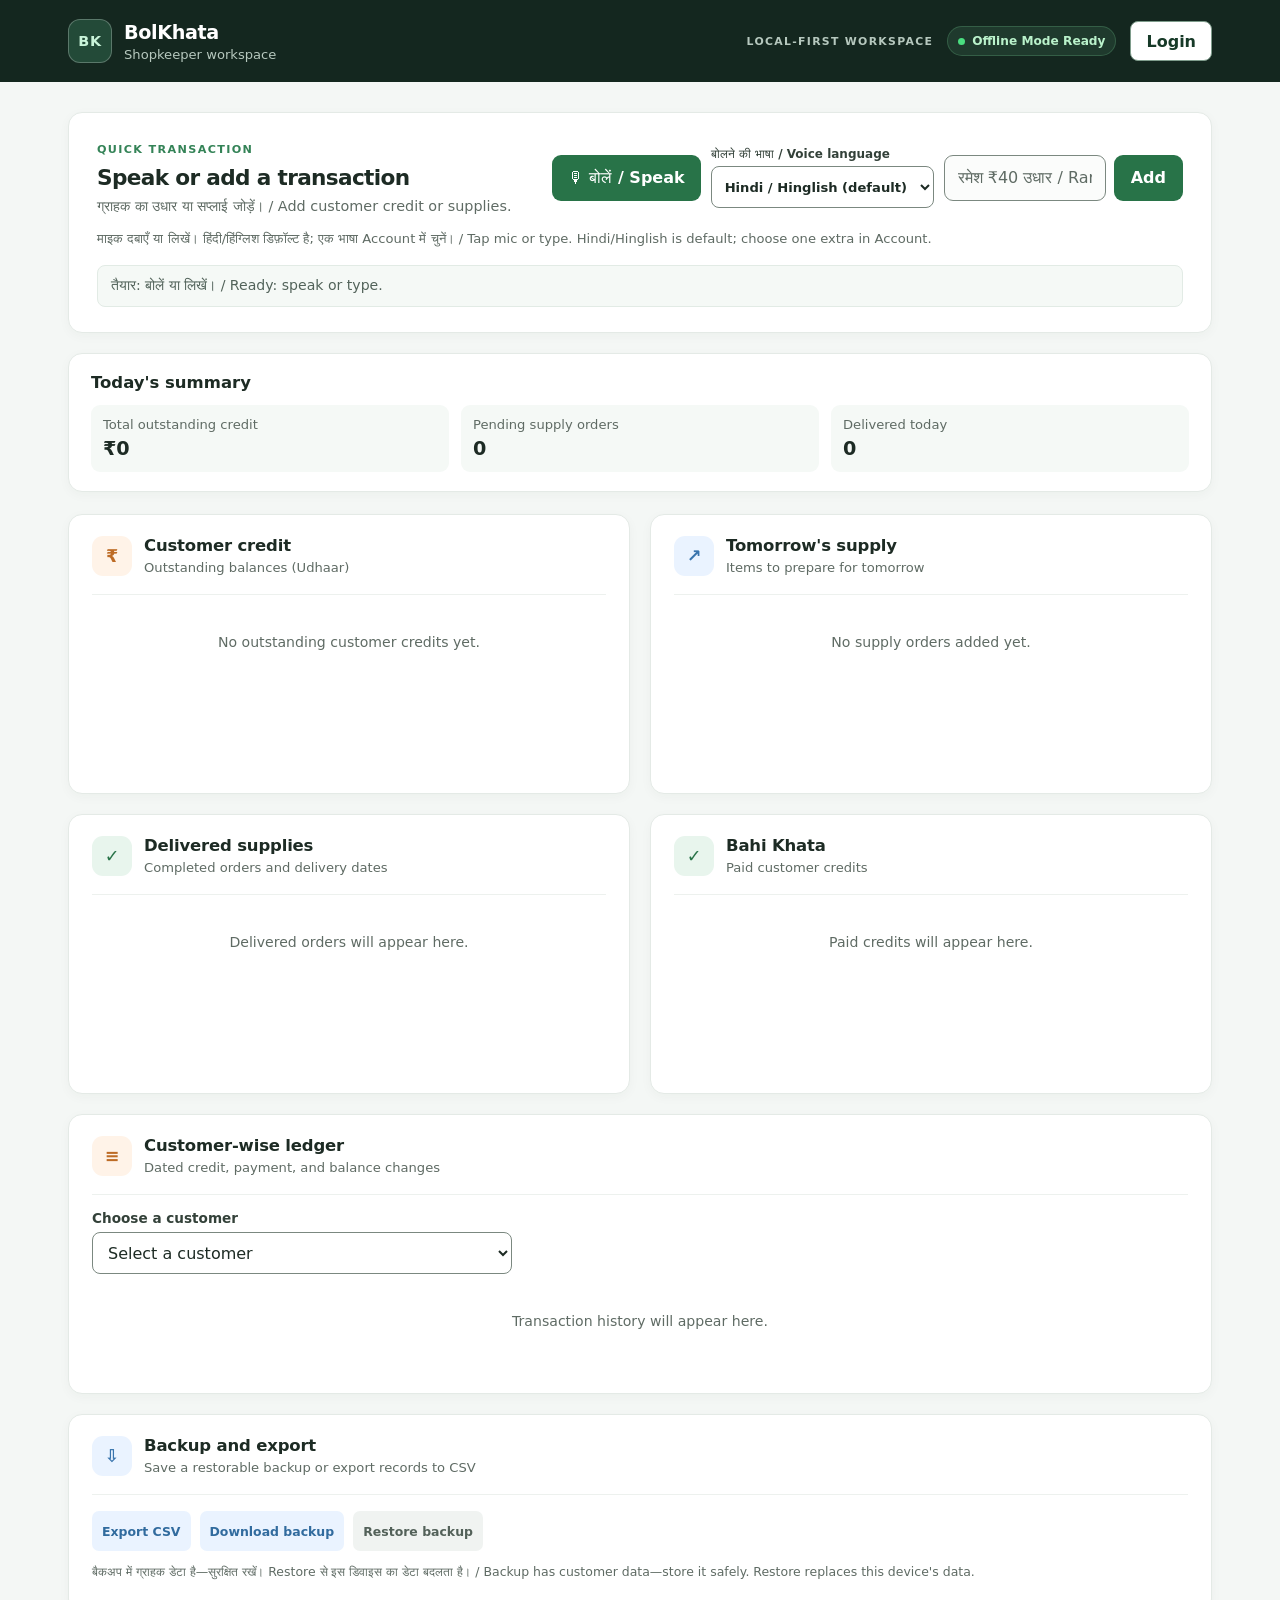
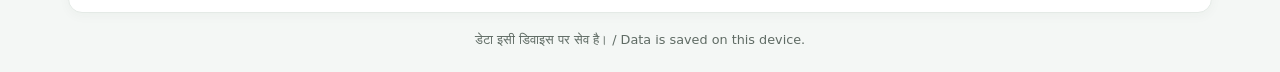
==== khata.html @ 8ca1bd01 "Add files via upload" ====
<!DOCTYPE html>
<html lang="en">
<head>
  <meta charset="UTF-8" />
  <meta name="viewport" content="width=device-width, initial-scale=1.0" />
  <meta name="theme-color" content="#14271f" />
  <meta name="description" content="Offline-first shopkeeper workspace for recording customer credit, tracking supply orders, and keeping paid and delivered records." />
  <meta property="og:type" content="website" />
  <meta property="og:title" content="BolKhata - Digital Khata for Shopkeepers" />
  <meta property="og:description" content="Record customer credit and supply orders, and keep paid and delivered records in one offline-first workspace." />
  <meta property="og:locale" content="en_IN" />
  <meta property="og:site_name" content="BolKhata" />
  <meta name="twitter:card" content="summary" />
  <meta name="twitter:title" content="BolKhata - Digital Khata for Shopkeepers" />
  <meta name="twitter:description" content="Record customer credit and supply orders, and keep paid and delivered records in one offline-first workspace." />
  <meta name="application-name" content="BolKhata" />
  <title>BolKhata - Digital Khata &amp; Shopkeeper Workspace</title>
  <link rel="stylesheet" href="khata.css" />
  <script type="application/ld+json"> 
    {
      "@context": "https://schema.org",
      "@type": "WebApplication",
      "name": "BolKhata",
      "description": "Offline-first shopkeeper workspace for customer credit and supply orders.",
      "applicationCategory": "BusinessApplication",
      "operatingSystem": "Web browser",
      "inLanguage": ["en-IN", "hi-IN"]
    }
  </script>
</head> 
<body>
  <a class="skip-link" href="#mainContent">Skip to main content</a>
  <header class="topbar">
    <div class="topbar-inner">
      <div class="brand">
        <div class="brand-mark" aria-hidden="true">BK</div>
        <div>
          <h1>BolKhata</h1>
          <p>Shopkeeper workspace</p>
        </div>
      </div>
      <div class="header-status">
        <span class="workspace-label">LOCAL-FIRST WORKSPACE</span>
        <div id="offlineBadge" class="offline-badge" role="status" aria-live="polite" aria-atomic="true">Offline Mode Ready</div>
        <button id="openAccountBtn" class="header-account-btn" type="button">Login</button>
      </div>
    </div>
  </header>

  <dialog id="accountDialog" class="account-dialog" aria-labelledby="accountDialogTitle">
    <div class="account-dialog-content">
      <div class="account-dialog-header">
        <div>
          <span class="eyebrow">BOLKHATA ACCOUNT</span>
          <h2 id="accountDialogTitle">Login</h2>
        </div>
        <button id="closeAccountBtn" class="account-close-btn" type="button" aria-label="Close account window">×</button>
      </div>
      <form id="authForm" class="auth-form">
        <div id="signupProfileFields" class="auth-profile-fields" hidden>
          <div class="auth-field">
            <label for="signupName">Your name</label>
            <input id="signupName" name="name" type="text" autocomplete="name" maxlength="100" />
          </div>
          <div class="auth-field">
            <label for="signupProfession">Profession or business</label>
            <input id="signupProfession" name="profession" type="text" autocomplete="organization-title" maxlength="100" placeholder="Shopkeeper, tailor, farmer, etc." />
          </div>
          <div class="auth-field">
            <label for="signupSpeechLanguage"><span lang="hi">एक अतिरिक्त बोलने की भाषा</span> / One extra voice language (optional)</label>
            <select id="signupSpeechLanguage" name="additional_language">
              <option value="">Hindi / Hinglish only</option>
            </select>
          </div>
        </div>
        <div class="auth-field">
          <label for="authEmail">Email</label>
          <input id="authEmail" name="email" type="email" autocomplete="email" required />
        </div>
        <div class="auth-field">
          <label for="authPassword">Password</label>
          <input id="authPassword" name="password" type="password" autocomplete="current-password" minlength="6" required />
        </div>
        <div class="auth-actions">
          <button id="authSubmitBtn" class="btn-small btn-save" type="submit">Sign in</button>
          <button id="authModeToggle" class="auth-mode-toggle" type="button">New here? Create account</button>
        </div>
      </form>
      <div id="accountControls" class="account-controls" hidden>
        <p id="accountLabel" class="account-label"></p>
        <form id="profileForm" class="profile-form">
          <div class="auth-field">
            <label for="profileName">Your name</label>
            <input id="profileName" name="name" type="text" autocomplete="name" maxlength="100" required />
          </div>
          <div class="auth-field">
            <label for="profileProfession">Profession or business</label>
            <input id="profileProfession" name="profession" type="text" autocomplete="organization-title" maxlength="100" placeholder="Enter any profession or business" required />
          </div>
          <div class="auth-field">
            <label for="profileSpeechLanguage"><span lang="hi">एक अतिरिक्त बोलने की भाषा</span> / One extra voice language (optional)</label>
            <select id="profileSpeechLanguage" name="additional_language">
              <option value="">Hindi / Hinglish only</option>
            </select>
          </div>
          <button id="saveProfileBtn" class="btn-small btn-edit" type="submit">Save details</button>
        </form>
        <div class="account-actions">
          <button id="syncNowBtn" class="btn-small btn-edit" type="button">Sync now</button>
          <button id="signOutBtn" class="btn-small btn-clear" type="button">Sign out</button>
        </div>
      </div>
      <p id="syncStatus" class="sync-status" role="status" aria-live="polite" aria-atomic="true">लॉगिन नहीं है—डेटा इसी डिवाइस पर सेव है। / Signed out—data stays on this device.</p>
    </div>
  </dialog>

  <main id="mainContent" class="dashboard">
    <section class="voice-panel" aria-labelledby="voiceTitle">
      <div class="voice-copy">
        <span class="eyebrow">QUICK TRANSACTION</span>
        <h2 id="voiceTitle">Speak or add a transaction</h2>
        <p><span lang="hi">ग्राहक का उधार या सप्लाई जोड़ें।</span> / Add customer credit or supplies.</p>
      </div>
      <div class="voice-controls">
        <button id="micBtn" class="mic-btn" type="button" aria-pressed="false" aria-describedby="statusBox"><span aria-hidden="true">🎙</span> बोलें / Speak</button>
        <label class="voice-language-control" for="voiceLanguageSelect">
          <span><span lang="hi">बोलने की भाषा</span> / Voice language</span>
          <select id="voiceLanguageSelect">
            <option value="hi-IN">हिंदी / Hinglish (default)</option>
          </select>
        </label>
        <form id="quickAddForm" class="quick-add">
          <label class="sr-only" for="quickAddInput">Quick add a credit or supply order</label>
          <input id="quickAddInput" type="text" placeholder="रमेश ₹40 उधार / Ramesh ₹40" autocomplete="off" aria-describedby="transactionHint" />
          <button class="quick-add-btn" type="submit">Add</button>
        </form>
      </div>
      <p id="transactionHint" class="hint"><span lang="hi">माइक दबाएँ या लिखें। हिंदी/हिंग्लिश डिफ़ॉल्ट है; एक भाषा Account में चुनें।</span> / Tap mic or type. Hindi/Hinglish is default; choose one extra in Account.</p>
      <div id="statusBox" class="status" role="status" aria-live="polite" aria-atomic="true">तैयार: बोलें या लिखें। / Ready: speak or type.</div>
    </section>

    <section class="summary-panel" aria-labelledby="summaryTitle">
      <h2 id="summaryTitle">Today's summary</h2>
      <dl class="summary-metrics">
        <div>
          <dt>Total outstanding credit</dt>
          <dd id="summaryOutstanding">₹0</dd>
        </div>
        <div>
          <dt>Pending supply orders</dt>
          <dd id="summaryPending">0</dd>
        </div>
        <div>
          <dt>Delivered today</dt>
          <dd id="summaryDelivered">0</dd>
        </div>
      </dl>
    </section>

    <div class="workspace-grid">
      <section class="workspace-panel" aria-labelledby="khataTitle">
        <div class="panel-header">
          <div class="panel-icon credit-icon" aria-hidden="true">₹</div>
          <div>
            <h2 id="khataTitle">Customer credit</h2>
            <p>Outstanding balances (Udhaar)</p>
          </div>
        </div>
        <div id="khataList" class="record-list" role="list" aria-label="Outstanding customer credits">
          <div class="empty-state" role="listitem">Loading customer credit...</div>
        </div>
      </section>

      <section class="workspace-panel" aria-labelledby="orderTitle">
        <div class="panel-header">
          <div class="panel-icon order-icon" aria-hidden="true">↗</div>
          <div>
            <h2 id="orderTitle">Tomorrow's supply</h2>
            <p>Items to prepare for tomorrow</p>
          </div>
        </div>
        <div id="orderList" class="record-list" role="list" aria-label="Tomorrow's supply orders">
          <div class="empty-state" role="listitem">Loading supply orders...</div>
        </div>
      </section>

      <section class="workspace-panel delivered-panel" aria-labelledby="deliveredTitle">
        <div class="panel-header">
          <div class="panel-icon delivered-icon" aria-hidden="true">✓</div>
          <div>
            <h2 id="deliveredTitle">Delivered supplies</h2>
            <p>Completed orders and delivery dates</p>
          </div>
        </div>
        <div id="deliveredList" class="record-list" role="list" aria-label="Delivered supply orders">
          <div class="empty-state" role="listitem">Loading delivered supplies...</div>
        </div>
      </section>

      <section class="workspace-panel paid-panel" aria-labelledby="paidTitle">
        <div class="panel-header">
          <div class="panel-icon paid-icon" aria-hidden="true">✓</div>
          <div>
            <h2 id="paidTitle">Bahi Khata</h2>
            <p>Paid customer credits</p>
          </div>
        </div>
        <div id="paidList" class="record-list" role="list" aria-label="Paid customer credits">
          <div class="empty-state" role="listitem">Loading paid credits...</div>
        </div>
      </section>

      <section class="workspace-panel ledger-panel" aria-labelledby="ledgerTitle">
        <div class="panel-header">
          <div class="panel-icon credit-icon" aria-hidden="true">≡</div>
          <div>
            <h2 id="ledgerTitle">Customer-wise ledger</h2>
            <p>Dated credit, payment, and balance changes</p>
          </div>
        </div>
        <div class="ledger-filter">
          <label for="ledgerCustomer">Choose a customer</label>
          <select id="ledgerCustomer" aria-describedby="ledgerHint">
            <option value="">Select a customer</option>
          </select>
        </div>
        <p id="ledgerHint" class="sr-only">Choose a customer to see their dated account activity.</p>
        <div id="customerStatement" class="customer-statement" hidden>
          <div class="customer-balance">
            <span>Current balance</span>
            <strong id="customerCurrentBalance">₹0</strong>
          </div>
          <div class="statement-actions">
            <button id="downloadCustomerStatement" class="btn-small btn-edit" type="button" disabled>Download full statement</button>
            <button id="shareCustomerStatement" class="btn-small btn-whatsapp" type="button" disabled>Share recent activity</button>
          </div>
          <p class="record-meta">The download includes the complete history. WhatsApp sharing includes at most the 10 most recent entries.</p>
        </div>
        <div id="ledgerList" class="record-list" role="list" aria-label="Selected customer's ledger">
          <div class="empty-state" role="listitem">Choose a customer to view ledger entries.</div>
        </div>
      </section>
    </div>

    <section class="workspace-panel data-tools-panel" aria-labelledby="dataToolsTitle">
      <div class="panel-header">
        <div class="panel-icon order-icon" aria-hidden="true">⇩</div>
        <div>
          <h2 id="dataToolsTitle">Backup and export</h2>
          <p>Save a restorable backup or export records to CSV</p>
        </div>
      </div>
      <div class="data-tools-actions">
        <button id="exportCsvBtn" class="btn-small btn-edit" type="button" disabled>Export CSV</button>
        <button id="downloadBackupBtn" class="btn-small btn-edit" type="button" disabled>Download backup</button>
        <button id="restoreBackupBtn" class="btn-small btn-clear" type="button" disabled>Restore backup</button>
        <input id="backupFileInput" class="sr-only" type="file" accept=".json,application/json" aria-label="Choose a BolKhata JSON backup to restore" tabindex="-1" />
      </div>
      <p class="record-meta"><span lang="hi">बैकअप में ग्राहक डेटा है—सुरक्षित रखें। Restore से इस डिवाइस का डेटा बदलता है।</span> / Backup has customer data—store it safely. Restore replaces this device's data.</p>
    </section>

    <footer class="dashboard-footer"><span lang="hi">डेटा इसी डिवाइस पर सेव है।</span> / Data is saved on this device.</footer>
  </main>

  <script src="khata.js"></script>
</body>
</html>
---- khata.css ----
:root {
  color-scheme: light;
  font-family: Inter, ui-sans-serif, system-ui, -apple-system, BlinkMacSystemFont, "Segoe UI", sans-serif;
  color: #1d2b24;
  background: #f4f7f5;
  font-synthesis: none;
  text-rendering: optimizeLegibility;
}
 
* { box-sizing: border-box; }

body { min-width: 320px; margin: 0; background: #f4f7f5; color: #1d2b24; }
button, input, select { font: inherit; }
a:focus-visible, button:focus-visible, input:focus-visible, select:focus-visible {
  outline: 3px solid #155c39;
  outline-offset: 3px;
}

.skip-link {
  position: absolute;
  z-index: 10;
  top: 8px;
  left: 8px;
  padding: 10px 14px;
  transform: translateY(-160%);
  border-radius: 7px;
  background: #fff;
  color: #14271f;
  font-weight: 700;
}
.skip-link:focus { transform: translateY(0); }

.topbar { background: #14271f; color: #fff; }
.topbar-inner { display: flex; max-width: 1200px; min-height: 82px; margin: 0 auto; padding: 14px 28px; align-items: center; justify-content: space-between; gap: 20px; }
.brand { display: flex; align-items: center; gap: 12px; }
.brand-mark { display: grid; width: 44px; height: 44px; place-items: center; border: 1px solid rgba(255,255,255,.25); border-radius: 12px; background: #234a38; color: #c9f3d9; font-size: .9rem; font-weight: 800; letter-spacing: .04em; }
.brand h1 { margin: 0; font-size: 1.2rem; letter-spacing: -.02em; }
.brand p { margin: 3px 0 0; color: #b6c8be; font-size: .82rem; }
.header-status { display: flex; align-items: center; gap: 14px; }
.workspace-label { color: #b6c8be; font-size: .68rem; font-weight: 700; letter-spacing: .12em; }
.offline-badge { display: inline-flex; align-items: center; gap: 7px; padding: 7px 10px; border: 1px solid rgba(134,239,172,.2); border-radius: 999px; background: #1f3a2d; color: #baf2cb; font-size: .76rem; font-weight: 600; white-space: nowrap; }
.offline-badge::before { width: 7px; height: 7px; border-radius: 50%; background: #4ade80; content: ""; }
.header-account-btn { min-height: 40px; padding: 0 15px; border: 1px solid #7e9c8b; border-radius: 8px; background: #fff; color: #173a28; font-weight: 700; cursor: pointer; }
.header-account-btn:hover { background: #eaf3ed; }

.account-dialog { width: min(480px, calc(100% - 24px)); max-width: 100%; max-height: calc(100% - 24px); padding: 0; overflow: auto; border: 1px solid #dfe8e2; border-radius: 15px; background: #fff; color: #1d2b24; box-shadow: 0 20px 70px rgba(8, 24, 15, .28); }
.account-dialog::backdrop { background: rgba(11, 25, 18, .58); }
.account-dialog-content { padding: 23px; }
.account-dialog-header { display: flex; align-items: flex-start; justify-content: space-between; gap: 16px; margin-bottom: 20px; }
.account-dialog-header h2 { margin: 5px 0 0; font-size: 1.25rem; }
.account-close-btn { display: grid; width: 40px; height: 40px; flex: 0 0 auto; place-items: center; border: 1px solid #dfe8e2; border-radius: 8px; background: #f5f8f6; color: #334139; font-size: 1.45rem; cursor: pointer; }
.auth-form, .profile-form { display: grid; gap: 13px; }
.auth-profile-fields { display: grid; gap: 13px; }
.auth-profile-fields[hidden], .auth-form[hidden], .account-controls[hidden] { display: none; }
.auth-field { display: flex; flex-direction: column; gap: 6px; }
.auth-field label { color: #334139; font-size: .85rem; font-weight: 650; }
.auth-field input, .auth-field select { width: 100%; min-width: 0; min-height: 44px; padding: 0 11px; border: 1px solid #7b8880; border-radius: 8px; background: #fff; color: #1d2b24; }
.auth-field input:focus-visible, .auth-field select:focus-visible { outline: 3px solid #155c39; outline-offset: 3px; }
.auth-actions { display: flex; flex-wrap: wrap; align-items: center; gap: 8px; padding-top: 2px; }
.auth-mode-toggle { min-height: 40px; padding: 0 8px; border: 0; background: transparent; color: #205d3b; font-size: .85rem; font-weight: 650; text-decoration: underline; cursor: pointer; }
.account-controls { display: grid; gap: 15px; }
.account-label { margin: 0; color: #334139; font-weight: 700; overflow-wrap: anywhere; }
.account-actions { display: flex; flex-wrap: wrap; gap: 9px; }
.sync-status { margin: 16px 0 0; padding: 11px 12px; border-radius: 8px; background: #f5f9f6; color: #52635a; font-size: .85rem; line-height: 1.45; }
.voice-language-control { display: flex; min-width: 135px; flex-direction: column; gap: 5px; color: #334139; font-size: .75rem; font-weight: 650; }
.voice-language-control select { min-height: 42px; padding: 0 9px; border: 1px solid #7b8880; border-radius: 8px; background: #fff; color: #1d2b24; font-size: .82rem; }
.voice-language-control select:focus-visible { outline: 3px solid #155c39; outline-offset: 3px; }

.dashboard { width: min(1200px, 100%); margin: 0 auto; padding: 30px 28px 20px; }
.voice-panel, .workspace-panel { border: 1px solid #e4eae6; border-radius: 14px; background: #fff; box-shadow: 0 3px 12px rgba(21, 43, 31, .035); }
.voice-panel { display: grid; grid-template-columns: minmax(230px, .8fr) minmax(360px, 1.2fr); align-items: center; gap: 18px 34px; padding: 25px 28px; }
.voice-copy { align-self: center; }
.eyebrow { color: #348357; font-size: .7rem; font-weight: 800; letter-spacing: .12em; }
.voice-copy h2 { margin: 8px 0 6px; font-size: 1.35rem; letter-spacing: -.03em; }
.voice-copy p, .panel-header p { margin: 0; color: #5f6b64; font-size: .9rem; line-height: 1.5; }
.voice-controls { display: flex; align-items: center; gap: 10px; }
.mic-btn { flex: 0 0 auto; min-height: 46px; padding: 0 16px; border: 0; border-radius: 9px; background: #287348; color: #fff; font-weight: 700; cursor: pointer; transition: background .15s ease, transform .15s ease; }
.mic-btn:hover:not(:disabled), .quick-add-btn:hover { background: #205d3b; }
.mic-btn:active:not(:disabled), .quick-add-btn:active { transform: translateY(1px); }
.mic-btn.listening { background: #bc3d37; animation: pulse 1.2s infinite; }
.mic-btn:disabled { background: #9aa8a0; cursor: not-allowed; animation: none; }
.quick-add { display: flex; min-width: 0; flex: 1; gap: 8px; }
.quick-add input { width: 100%; min-width: 0; min-height: 46px; padding: 0 13px; border: 1px solid #7b8880; border-radius: 9px; background: #fbfcfb; color: #1d2b24; }
.quick-add input:focus { border-color: #399565; box-shadow: 0 0 0 3px rgba(57,149,101,.12); }
.quick-add input:focus-visible { outline: 3px solid #155c39; outline-offset: 3px; }
.quick-add input::placeholder { color: #5f6b64; }
.quick-add-btn { min-height: 46px; padding: 0 17px; border: 0; border-radius: 9px; background: #287348; color: #fff; font-weight: 700; cursor: pointer; transition: background .15s ease, transform .15s ease; }
.hint { grid-column: 1 / -1; margin: -5px 0 0; color: #5f6b64; font-size: .82rem; }
.status { grid-column: 1 / -1; min-height: 42px; padding: 11px 13px; border: 1px solid #e2ebe5; border-radius: 8px; background: #f5f9f6; color: #52635a; font-size: .88rem; }

.summary-panel { margin-top: 20px; padding: 19px 22px; border: 1px solid #e4eae6; border-radius: 14px; background: #fff; box-shadow: 0 3px 12px rgba(21, 43, 31, .035); }
.summary-panel h2 { margin: 0 0 13px; font-size: 1.03rem; }
.summary-metrics { display: grid; grid-template-columns: repeat(3, minmax(0, 1fr)); gap: 12px; margin: 0; }
.summary-metrics > div { min-width: 0; padding: 12px; border-radius: 9px; background: #f5f9f6; }
.summary-metrics dt { color: #5f6b64; font-size: .82rem; }
.summary-metrics dd { margin: 5px 0 0; color: #1d2b24; font-size: 1.2rem; font-weight: 750; overflow-wrap: anywhere; }
.workspace-grid { display: grid; grid-template-columns: repeat(2, minmax(0, 1fr)); gap: 20px; margin-top: 22px; align-items: start; }
.workspace-panel { min-height: 280px; padding: 21px 23px; }
.panel-header { display: flex; align-items: center; gap: 12px; padding-bottom: 17px; border-bottom: 1px solid #edf1ee; }
.panel-icon { display: grid; width: 40px; height: 40px; flex: 0 0 auto; place-items: center; border-radius: 11px; font-size: 1.1rem; font-weight: 800; }
.credit-icon { background: #fff3e8; color: #bd6b25; }
.order-icon { background: #eaf3ff; color: #3974ad; }
.paid-icon { background: #e8f5ed; color: #287348; } 
.delivered-icon { background: #e8f5ed; color: #287348; }
.ledger-panel { grid-column: 1 / -1; }
.ledger-filter { display: flex; max-width: 420px; flex-direction: column; gap: 6px; margin-top: 15px; }
.ledger-filter label { color: #334139; font-size: .85rem; font-weight: 650; }
.ledger-filter select { min-height: 42px; padding: 0 11px; border: 1px solid #7b8880; border-radius: 8px; background: #fff; color: #1d2b24; }
.customer-statement { margin-top: 16px; padding: 14px; border: 1px solid #e4eae6; border-radius: 10px; background: #f8faf8; }
.customer-balance { display: flex; align-items: baseline; justify-content: space-between; gap: 12px; }
.customer-balance span { color: #52635a; font-size: .9rem; }
.customer-balance strong { color: #1d2b24; font-size: 1.15rem; }
.statement-actions { display: flex; flex-wrap: wrap; gap: 8px; margin-top: 12px; }
.customer-statement p { margin: 10px 0 0; }
.customer-statement[hidden] { display: none; }
.ledger-entry > div:first-child { display: flex; min-width: 0; flex: 1; flex-direction: column; gap: 4px; }
.ledger-amounts { display: flex; align-items: flex-end; flex-direction: column; gap: 3px; white-space: nowrap; }
.ledger-amount { font-weight: 750; }
.data-tools-panel { min-height: 0; margin-top: 20px; }
.data-tools-actions { display: flex; flex-wrap: wrap; gap: 9px; padding-top: 16px; }
.panel-header h2 { margin: 0 0 3px; font-size: 1.03rem; letter-spacing: -.01em; }
.panel-header p { font-size: .82rem; }
.record-list { padding-top: 4px; }
.empty-state { padding: 35px 12px; color: #5f6b64; font-size: .88rem; text-align: center; }
.card { display: flex; justify-content: space-between; align-items: center; gap: 12px; padding: 15px 0; border-bottom: 1px solid #edf1ee; color: #334139; font-size: .9rem; }
.card:last-child { border-bottom: 0; }
.card > div:last-child { display: flex; flex-wrap: wrap; align-items: center; justify-content: flex-end; gap: 7px; }
.credit-card { align-items: center; }
.paid-credit-main { display: flex; min-width: 0; flex: 1; flex-direction: column; gap: 4px; }
.paid-name-edit-form { display: flex; width: 100%; align-items: center; justify-content: space-between; gap: 10px; }
.paid-name-input { min-width: 0; min-height: 40px; flex: 1; padding: 0 11px; border: 1px solid #7b8880; border-radius: 8px; }
.paid-name-input:focus-visible { outline: 3px solid #155c39; outline-offset: 3px; }
.paid-credit-actions { display: flex; flex-wrap: wrap; align-items: center; justify-content: flex-end; gap: 7px; }
.delivered-card > div { min-width: 0; flex: 1; }
.delivered-card .record-meta { text-align: right; }
.credit-actions { display: flex; flex-wrap: wrap; align-items: center; justify-content: flex-end; gap: 7px; }
.credit-edit-form { display: flex; width: 100%; align-items: center; justify-content: space-between; gap: 10px; }
.credit-edit-main { display: flex; flex: 1; align-items: center; justify-content: space-between; gap: 12px; min-width: 0; }
.credit-edit-fields { display: flex; align-items: center; gap: 8px; }
.credit-edit-input { min-width: 90px; min-height: 38px; padding: 0 11px; border: 1px solid #7b8880; border-radius: 8px; }
.credit-edit-input:focus { border-color: #399565; box-shadow: 0 0 0 3px rgba(57,149,101,.12); }
.credit-edit-input:focus-visible { outline: 3px solid #155c39; outline-offset: 3px; }
.order-description { min-width: 0; flex: 1 1 130px; overflow-wrap: anywhere; }
.order-actions, .order-edit-actions, .credit-edit-actions { display: flex; flex: 0 0 auto; align-items: center; gap: 6px; }
.amount { color: #a64c38; font-size: 1rem; font-weight: 750; white-space: nowrap; }
.btn-small { display: inline-flex; min-height: 40px; align-items: center; justify-content: center; padding: 0 10px; border: 0; border-radius: 7px; font-size: .78rem; font-weight: 650; cursor: pointer; }
.btn-small:disabled { opacity: .6; cursor: not-allowed; }
.btn-edit { background: #eaf3ff; color: #316b9e; }
.btn-edit:hover { background: #dceaff; }
.btn-cancel { background: #fff0ed; color: #a64435; }
.btn-cancel:hover { background: #ffe2dc; }
.btn-save { background: #287348; color: #fff; }
.btn-save:hover { background: #205d3b; }
.btn-whatsapp { background: #e5f6eb; color: #187640; text-decoration: none; }
.btn-whatsapp:hover { background: #d3efdd; }
.btn-clear { background: #f0f3f1; color: #536159; }
.btn-clear:hover { background: #e4eae6; }
.record-meta { color: #5f6b64; font-size: .78rem; white-space: nowrap; }
.data-tools-panel > .record-meta { white-space: normal; }
.order-edit-form { display: flex; width: 100%; align-items: center; gap: 8px; }
.order-edit-input { min-width: 0; min-height: 38px; flex: 1; padding: 0 11px; border: 1px solid #7b8880; border-radius: 8px; }
.order-edit-input:focus { border-color: #399565; box-shadow: 0 0 0 3px rgba(57,149,101,.12); }
.order-edit-input:focus-visible { outline: 3px solid #155c39; outline-offset: 3px; }
.dashboard-footer { padding: 19px 0 4px; color: #5f6b64; font-size: .8rem; text-align: center; }
.sr-only { position: absolute; width: 1px; height: 1px; padding: 0; margin: -1px; overflow: hidden; clip: rect(0, 0, 0, 0); white-space: nowrap; border: 0; }

@keyframes pulse { 0%, 100% { opacity: 1; } 50% { opacity: .76; } }

@media (max-width: 760px) {
  .topbar-inner { padding: 13px 20px; }
  .dashboard { padding: 22px 20px 16px; }
  .voice-panel { grid-template-columns: 1fr; gap: 15px; padding: 22px; }
  .voice-controls { align-items: stretch; flex-direction: column; }
  .mic-btn { width: 100%; }
  .voice-language-control { width: 100%; }
  .voice-language-control select { width: 100%; }
  .workspace-grid { grid-template-columns: 1fr; gap: 15px; margin-top: 16px; }
  .workspace-panel { min-height: 220px; }
  .summary-metrics { grid-template-columns: 1fr; }
  .summary-panel { margin-top: 16px; padding: 18px 16px; }
  .ledger-panel { grid-column: auto; }
  .hint, .status { grid-column: 1; }
}

@media (max-width: 480px) {
  .topbar-inner { align-items: flex-start; flex-direction: column; gap: 12px; padding: 14px 16px; }
  .header-status { width: 100%; justify-content: space-between; }
  .workspace-label { font-size: .6rem; }
  .offline-badge { font-size: .7rem; }
  .dashboard { padding: 16px 12px; }
  .voice-panel, .workspace-panel { padding: 18px 16px; }
  .account-dialog-content { padding: 19px 16px; }
  .quick-add-btn { padding: 0 13px; }
  .order-edit-form { align-items: stretch; flex-direction: column; }
  .order-edit-actions { justify-content: flex-end; }
  .paid-name-edit-form { align-items: stretch; flex-direction: column; }
  .paid-credit-actions { justify-content: flex-end; }
}

@media (prefers-reduced-motion: reduce) {
  *, *::before, *::after {
    scroll-behavior: auto !important;
    animation-duration: .01ms !important;
    animation-iteration-count: 1 !important;
    transition-duration: .01ms !important;
  }
}
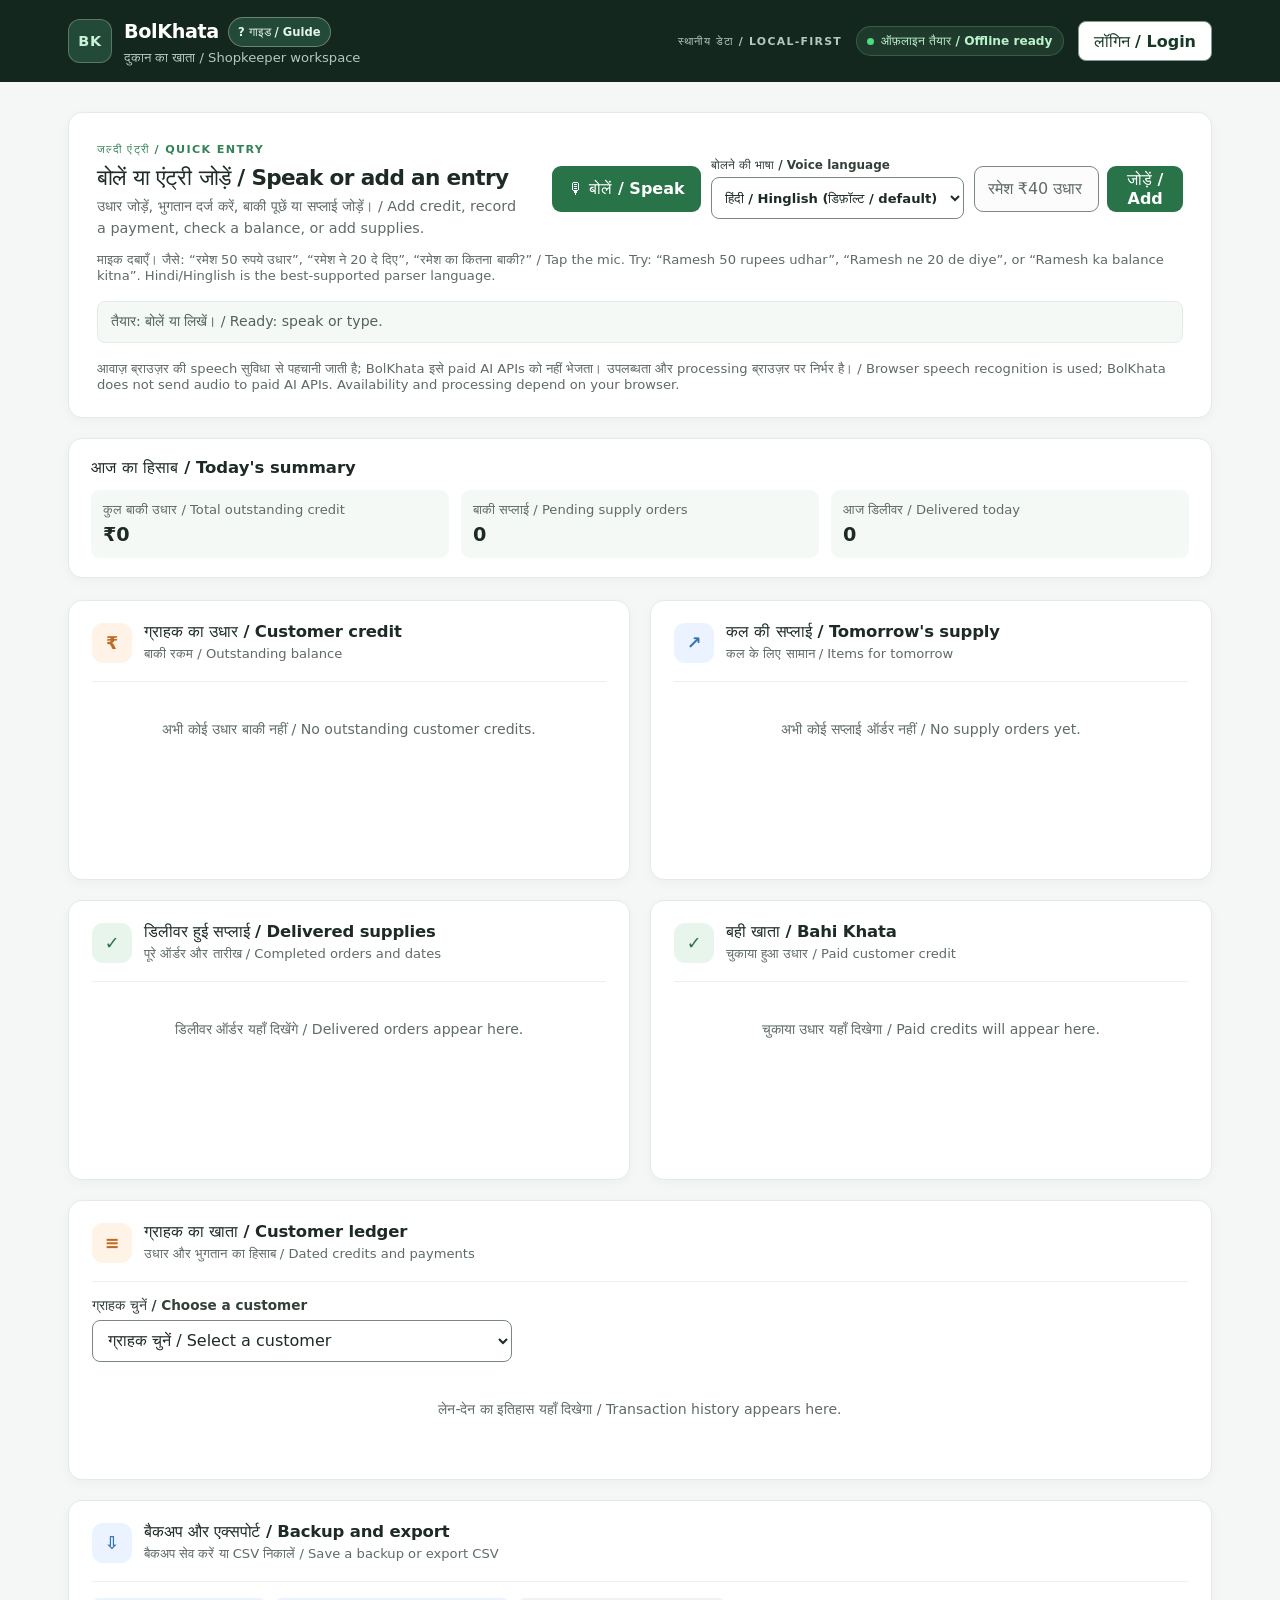
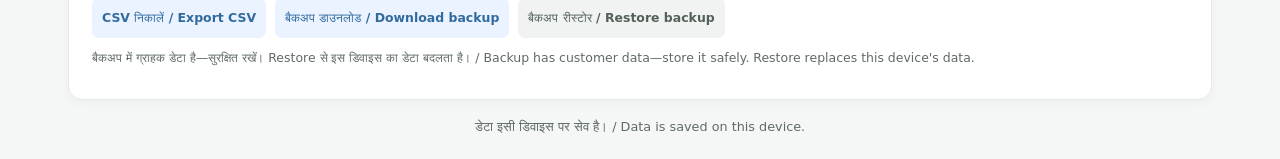
==== commit 4c0e4e14: "Add files via upload" ====
--- a/khata.html
+++ b/khata.html
@@ -15,8 +15,8 @@
   <meta name="twitter:description" content="Record customer credit and supply orders, and keep paid and delivered records in one offline-first workspace." />
   <meta name="application-name" content="BolKhata" />
   <title>BolKhata - Digital Khata &amp; Shopkeeper Workspace</title>
-  <link rel="stylesheet" href="khata.css" />
-  <script type="application/ld+json"> 
+  <link rel="stylesheet" href="khata.css" /> 
+  <script type="application/ld+json">  
     {
       "@context": "https://schema.org",
       "@type": "WebApplication",
@@ -27,22 +27,25 @@
       "inLanguage": ["en-IN", "hi-IN"]
     }
   </script>
-</head> 
+</head>  
 <body>
-  <a class="skip-link" href="#mainContent">Skip to main content</a>
+  <a class="skip-link" href="#mainContent">मुख्य सामग्री पर जाएँ / Skip to main content</a>
   <header class="topbar">
     <div class="topbar-inner">
       <div class="brand">
         <div class="brand-mark" aria-hidden="true">BK</div>
         <div>
-          <h1>BolKhata</h1>
-          <p>Shopkeeper workspace</p>
+          <div class="brand-title-row">
+            <h1>BolKhata</h1>
+            <button id="openGuideBtn" class="header-guide-btn" type="button" aria-label="गाइड खोलें / Open BolKhata guide">? गाइड / Guide</button>
+          </div>
+          <p>दुकान का खाता / Shopkeeper workspace</p>
         </div>
       </div>
       <div class="header-status">
-        <span class="workspace-label">LOCAL-FIRST WORKSPACE</span>
-        <div id="offlineBadge" class="offline-badge" role="status" aria-live="polite" aria-atomic="true">Offline Mode Ready</div>
-        <button id="openAccountBtn" class="header-account-btn" type="button">Login</button>
+        <span class="workspace-label">स्थानीय डेटा / LOCAL-FIRST</span>
+        <div id="offlineBadge" class="offline-badge" role="status" aria-live="polite" aria-atomic="true">ऑफ़लाइन तैयार / Offline ready</div>
+        <button id="openAccountBtn" class="header-account-btn" type="button">लॉगिन / Login</button>
       </div>
     </div>
   </header>
@@ -51,107 +54,173 @@
     <div class="account-dialog-content">
       <div class="account-dialog-header">
         <div>
-          <span class="eyebrow">BOLKHATA ACCOUNT</span>
-          <h2 id="accountDialogTitle">Login</h2>
-        </div>
-        <button id="closeAccountBtn" class="account-close-btn" type="button" aria-label="Close account window">×</button>
+          <span class="eyebrow">बोलखाता खाता / BOLKHATA ACCOUNT</span>
+          <h2 id="accountDialogTitle">लॉगिन / Login</h2>
+        </div>
+        <button id="closeAccountBtn" class="account-close-btn" type="button" aria-label="खाता विंडो बंद करें / Close account window">×</button>
       </div>
       <form id="authForm" class="auth-form">
         <div id="signupProfileFields" class="auth-profile-fields" hidden>
           <div class="auth-field">
-            <label for="signupName">Your name</label>
+            <label for="signupName">आपका नाम / Your name</label>
             <input id="signupName" name="name" type="text" autocomplete="name" maxlength="100" />
           </div>
           <div class="auth-field">
-            <label for="signupProfession">Profession or business</label>
-            <input id="signupProfession" name="profession" type="text" autocomplete="organization-title" maxlength="100" placeholder="Shopkeeper, tailor, farmer, etc." />
+            <label for="signupProfession">पेशा या काम / Profession or business</label>
+            <input id="signupProfession" name="profession" type="text" autocomplete="organization-title" maxlength="100" placeholder="दुकानदार, दर्ज़ी, किसान / Shopkeeper, tailor, farmer" />
           </div>
           <div class="auth-field">
             <label for="signupSpeechLanguage"><span lang="hi">एक अतिरिक्त बोलने की भाषा</span> / One extra voice language (optional)</label>
             <select id="signupSpeechLanguage" name="additional_language">
-              <option value="">Hindi / Hinglish only</option>
+                <option value="">सिर्फ़ हिंदी / Hinglish only</option>
             </select>
           </div>
         </div>
         <div class="auth-field">
-          <label for="authEmail">Email</label>
+          <label for="authEmail">ईमेल / Email</label>
           <input id="authEmail" name="email" type="email" autocomplete="email" required />
         </div>
         <div class="auth-field">
-          <label for="authPassword">Password</label>
+          <label for="authPassword">पासवर्ड / Password</label>
           <input id="authPassword" name="password" type="password" autocomplete="current-password" minlength="6" required />
         </div>
         <div class="auth-actions">
-          <button id="authSubmitBtn" class="btn-small btn-save" type="submit">Sign in</button>
-          <button id="authModeToggle" class="auth-mode-toggle" type="button">New here? Create account</button>
+          <button id="authSubmitBtn" class="btn-small btn-save" type="submit">लॉगिन / Sign in</button>
+          <button id="authModeToggle" class="auth-mode-toggle" type="button">नए हैं? खाता बनाएँ / New? Create account</button>
         </div>
       </form>
       <div id="accountControls" class="account-controls" hidden>
         <p id="accountLabel" class="account-label"></p>
         <form id="profileForm" class="profile-form">
           <div class="auth-field">
-            <label for="profileName">Your name</label>
+            <label for="profileName">आपका नाम / Your name</label>
             <input id="profileName" name="name" type="text" autocomplete="name" maxlength="100" required />
           </div>
           <div class="auth-field">
-            <label for="profileProfession">Profession or business</label>
-            <input id="profileProfession" name="profession" type="text" autocomplete="organization-title" maxlength="100" placeholder="Enter any profession or business" required />
+            <label for="profileProfession">पेशा या काम / Profession or business</label>
+            <input id="profileProfession" name="profession" type="text" autocomplete="organization-title" maxlength="100" placeholder="अपना पेशा लिखें / Enter your profession" required />
           </div>
           <div class="auth-field">
             <label for="profileSpeechLanguage"><span lang="hi">एक अतिरिक्त बोलने की भाषा</span> / One extra voice language (optional)</label>
             <select id="profileSpeechLanguage" name="additional_language">
-              <option value="">Hindi / Hinglish only</option>
+              <option value="">सिर्फ़ हिंदी / Hinglish only</option>
             </select>
           </div>
-          <button id="saveProfileBtn" class="btn-small btn-edit" type="submit">Save details</button>
+          <button id="saveProfileBtn" class="btn-small btn-edit" type="submit">जानकारी सेव करें / Save details</button>
         </form>
         <div class="account-actions">
-          <button id="syncNowBtn" class="btn-small btn-edit" type="button">Sync now</button>
-          <button id="signOutBtn" class="btn-small btn-clear" type="button">Sign out</button>
+          <button id="syncNowBtn" class="btn-small btn-edit" type="button">अभी सिंक करें / Sync now</button>
+          <button id="signOutBtn" class="btn-small btn-clear" type="button">लॉगआउट / Sign out</button>
         </div>
       </div>
       <p id="syncStatus" class="sync-status" role="status" aria-live="polite" aria-atomic="true">लॉगिन नहीं है—डेटा इसी डिवाइस पर सेव है। / Signed out—data stays on this device.</p>
     </div>
   </dialog>
 
+  <dialog id="guideDialog" class="account-dialog guide-dialog" aria-labelledby="guideDialogTitle">
+    <div class="account-dialog-content">
+      <div class="account-dialog-header">
+        <div>
+          <span class="eyebrow">मदद और निर्देश / HELP &amp; GUIDELINES</span>
+          <h2 id="guideDialogTitle">BolKhata कैसे इस्तेमाल करें / How to use BolKhata</h2>
+        </div>
+        <button id="closeGuideBtn" class="account-close-btn" type="button" aria-label="गाइड बंद करें / Close guide">×</button>
+      </div>
+      <div class="guide-grid">
+        <section class="guide-card" aria-labelledby="guideVoiceTitle">
+          <h3 id="guideVoiceTitle">🎙 बोलकर एंट्री / Voice entries</h3>
+          <p>माइक दबाएँ, साफ़ बोलें, फिर सुनी हुई एंट्री जाँचें। सही हो तभी पुष्टि करके सेव करें। गलत हो तो रद्द करके दोबारा बोलें।</p>
+          <p>Tap the mic, speak clearly, review what was heard, and confirm only if it is correct. Cancel and try again if it is wrong.</p>
+          <ul>
+            <li><strong>उधार / Credit:</strong> “Amit 50 rupay udhar” — कोई भी बोला हुआ नाम नया हो तो पुष्टि के बाद जुड़ जाएगा। / Any spoken name can be added as a new customer after confirmation.</li>
+            <li><strong>भुगतान / Payment:</strong> “Ramesh ne 40 rupay de diye” — Ramesh के खाते से ₹40 कटेंगे। भुगतान के लिए ग्राहक पहले से खाता में होना चाहिए।</li>
+            <li><strong>बाकी पूछें / Check balance:</strong> “Ramesh ka balance kitna hai?”</li>
+          </ul>
+          <p class="guide-note"><strong>नाम ज़रूरी है / Name required:</strong> “50 rupay de diye” या “50 rupay udhar” में नाम नहीं है, इसलिए एंट्री सेव नहीं होगी। भुगतान बाकी से ज़्यादा हो तो भी सेव नहीं होगा।</p>
+        </section>
+
+        <section class="guide-card" aria-labelledby="guideSupplyTitle">
+          <h3 id="guideSupplyTitle">📦 सप्लाई / Supplies</h3>
+          <p>सामान और मात्रा बोलें या लिखें, जैसे “2 kg sugar” या “1 litre milk order”। यह Tomorrow’s supply में जुड़ता है।</p>
+          <p>Speak or type an item and quantity, such as “2 kg sugar” or “1 litre milk order”. It appears under Tomorrow’s supply.</p>
+          <ul>
+            <li>ऑर्डर बदलने के लिए <strong>बदलें / Edit</strong> चुनें।</li>
+            <li>ऑर्डर हटाने के लिए <strong>रद्द / Cancel</strong> चुनें।</li>
+            <li>डिलीवरी के बाद <strong>हो गया / Done</strong> चुनें; वह Delivered supplies में जाएगा।</li>
+          </ul>
+        </section>
+
+        <section class="guide-card" aria-labelledby="guideRecordsTitle">
+          <h3 id="guideRecordsTitle">📒 हिसाब और रिकॉर्ड / Accounts &amp; records</h3>
+          <ul>
+            <li><strong>Customer credit:</strong> ग्राहकों का बाकी देखें; उपलब्ध विकल्पों से रकम बदलें या WhatsApp पर रिमाइंडर साझा करें।</li>
+            <li><strong>Customer ledger:</strong> ग्राहक चुनकर बाकी और लेन-देन का इतिहास देखें; पूरा हिसाब डाउनलोड या हाल की एंट्री साझा करें।</li>
+            <li><strong>Bahi Khata:</strong> दर्ज किए गए भुगतानों का रिकॉर्ड देखें।</li>
+            <li><strong>Backup and export:</strong> CSV निकालें, backup डाउनलोड करें या backup restore करें। Backup में निजी ग्राहक डेटा होता है—इसे सुरक्षित रखें।</li>
+          </ul>
+        </section>
+
+        <section class="guide-card" aria-labelledby="guideDataTitle">
+          <h3 id="guideDataTitle">🔒 डेटा और आवाज़ / Data &amp; voice privacy</h3>
+          <ul>
+            <li>लॉगिन के बिना डेटा इसी ब्राउज़र/डिवाइस में रहता है। अपने खाते में लॉगिन करके अपने डेटा को डिवाइसों के बीच sync करें।</li>
+            <li>बोलने की पहचान आपके browser की speech सुविधा करती है; इसके लिए mic permission चाहिए और कभी-कभी internet भी।</li>
+            <li>BolKhata आवाज़ को paid Sarvam या Anthropic AI API पर नहीं भेजता। पहचान की उपलब्धता browser पर निर्भर है।</li>
+          </ul>
+        </section>
+      </div>
+    </div>
+  </dialog>
+
   <main id="mainContent" class="dashboard">
     <section class="voice-panel" aria-labelledby="voiceTitle">
       <div class="voice-copy">
-        <span class="eyebrow">QUICK TRANSACTION</span>
-        <h2 id="voiceTitle">Speak or add a transaction</h2>
-        <p><span lang="hi">ग्राहक का उधार या सप्लाई जोड़ें।</span> / Add customer credit or supplies.</p>
+        <span class="eyebrow">जल्दी एंट्री / QUICK ENTRY</span>
+        <h2 id="voiceTitle">बोलें या एंट्री जोड़ें / Speak or add an entry</h2>
+        <p><span lang="hi">उधार जोड़ें, भुगतान दर्ज करें, बाकी पूछें या सप्लाई जोड़ें।</span> / Add credit, record a payment, check a balance, or add supplies.</p>
       </div>
       <div class="voice-controls">
         <button id="micBtn" class="mic-btn" type="button" aria-pressed="false" aria-describedby="statusBox"><span aria-hidden="true">🎙</span> बोलें / Speak</button>
         <label class="voice-language-control" for="voiceLanguageSelect">
           <span><span lang="hi">बोलने की भाषा</span> / Voice language</span>
           <select id="voiceLanguageSelect">
-            <option value="hi-IN">हिंदी / Hinglish (default)</option>
+            <option value="hi-IN">हिंदी / Hinglish (डिफ़ॉल्ट / default)</option>
           </select>
         </label>
         <form id="quickAddForm" class="quick-add">
-          <label class="sr-only" for="quickAddInput">Quick add a credit or supply order</label>
+          <label class="sr-only" for="quickAddInput">उधार या सप्लाई लिखें / Enter credit or supply</label>
           <input id="quickAddInput" type="text" placeholder="रमेश ₹40 उधार / Ramesh ₹40" autocomplete="off" aria-describedby="transactionHint" />
-          <button class="quick-add-btn" type="submit">Add</button>
+          <button class="quick-add-btn" type="submit">जोड़ें / Add</button>
         </form>
       </div>
-      <p id="transactionHint" class="hint"><span lang="hi">माइक दबाएँ या लिखें। हिंदी/हिंग्लिश डिफ़ॉल्ट है; एक भाषा Account में चुनें।</span> / Tap mic or type. Hindi/Hinglish is default; choose one extra in Account.</p>
+      <p id="transactionHint" class="hint"><span lang="hi">माइक दबाएँ। जैसे: “रमेश 50 रुपये उधार”, “रमेश ने 20 दे दिए”, “रमेश का कितना बाकी?”</span> / Tap the mic. Try: “Ramesh 50 rupees udhar”, “Ramesh ne 20 de diye”, or “Ramesh ka balance kitna”. Hindi/Hinglish is the best-supported parser language.</p>
       <div id="statusBox" class="status" role="status" aria-live="polite" aria-atomic="true">तैयार: बोलें या लिखें। / Ready: speak or type.</div>
+      <p id="voiceModeNotice" class="hint voice-mode-notice">आवाज़ ब्राउज़र की speech सुविधा से पहचानी जाती है; BolKhata इसे paid AI APIs को नहीं भेजता। उपलब्धता और processing ब्राउज़र पर निर्भर है। / Browser speech recognition is used; BolKhata does not send audio to paid AI APIs. Availability and processing depend on your browser.</p>
+      <section id="voiceReview" class="voice-review" aria-labelledby="voiceReviewTitle" hidden>
+        <h3 id="voiceReviewTitle">आवाज़ की एंट्री जाँचें / Review voice entries</h3>
+        <p id="voiceTranscript" class="voice-transcript"></p>
+        <ul id="voiceReviewEntries" class="voice-review-entries"></ul>
+        <p id="voiceReviewError" class="voice-review-error" role="alert" hidden></p>
+        <div class="voice-review-actions">
+          <button id="confirmVoiceEntries" class="btn-small btn-save" type="button">पुष्टि करके सेव करें / Confirm and save</button>
+          <button id="cancelVoiceEntries" class="btn-small btn-clear" type="button">रद्द / Cancel</button>
+        </div>
+      </section>
     </section>
 
     <section class="summary-panel" aria-labelledby="summaryTitle">
-      <h2 id="summaryTitle">Today's summary</h2>
+      <h2 id="summaryTitle">आज का हिसाब / Today's summary</h2>
       <dl class="summary-metrics">
         <div>
-          <dt>Total outstanding credit</dt>
+          <dt>कुल बाकी उधार / Total outstanding credit</dt>
           <dd id="summaryOutstanding">₹0</dd>
         </div>
         <div>
-          <dt>Pending supply orders</dt>
+          <dt>बाकी सप्लाई / Pending supply orders</dt>
           <dd id="summaryPending">0</dd>
         </div>
         <div>
-          <dt>Delivered today</dt>
+          <dt>आज डिलीवर / Delivered today</dt>
           <dd id="summaryDelivered">0</dd>
         </div>
       </dl>
@@ -162,12 +231,12 @@
         <div class="panel-header">
           <div class="panel-icon credit-icon" aria-hidden="true">₹</div>
           <div>
-            <h2 id="khataTitle">Customer credit</h2>
-            <p>Outstanding balances (Udhaar)</p>
-          </div>
-        </div>
-        <div id="khataList" class="record-list" role="list" aria-label="Outstanding customer credits">
-          <div class="empty-state" role="listitem">Loading customer credit...</div>
+            <h2 id="khataTitle">ग्राहक का उधार / Customer credit</h2>
+            <p>बाकी रकम / Outstanding balance</p>
+          </div>
+        </div>
+        <div id="khataList" class="record-list" role="list" aria-label="बाकी ग्राहक उधार / Outstanding customer credits">
+          <div class="empty-state" role="listitem">उधार लोड हो रहा है / Loading credit...</div>
         </div>
       </section>
 
@@ -175,12 +244,12 @@
         <div class="panel-header">
           <div class="panel-icon order-icon" aria-hidden="true">↗</div>
           <div>
-            <h2 id="orderTitle">Tomorrow's supply</h2>
-            <p>Items to prepare for tomorrow</p>
-          </div>
-        </div>
-        <div id="orderList" class="record-list" role="list" aria-label="Tomorrow's supply orders">
-          <div class="empty-state" role="listitem">Loading supply orders...</div>
+            <h2 id="orderTitle">कल की सप्लाई / Tomorrow's supply</h2>
+            <p>कल के लिए सामान / Items for tomorrow</p>
+          </div>
+        </div>
+        <div id="orderList" class="record-list" role="list" aria-label="कल की सप्लाई / Tomorrow's supply orders">
+          <div class="empty-state" role="listitem">सप्लाई लोड हो रही है / Loading supplies...</div>
         </div>
       </section>
 
@@ -188,12 +257,12 @@
         <div class="panel-header">
           <div class="panel-icon delivered-icon" aria-hidden="true">✓</div>
           <div>
-            <h2 id="deliveredTitle">Delivered supplies</h2>
-            <p>Completed orders and delivery dates</p>
-          </div>
-        </div>
-        <div id="deliveredList" class="record-list" role="list" aria-label="Delivered supply orders">
-          <div class="empty-state" role="listitem">Loading delivered supplies...</div>
+            <h2 id="deliveredTitle">डिलीवर हुई सप्लाई / Delivered supplies</h2>
+            <p>पूरे ऑर्डर और तारीख / Completed orders and dates</p>
+          </div>
+        </div>
+        <div id="deliveredList" class="record-list" role="list" aria-label="डिलीवर हुई सप्लाई / Delivered supply orders">
+          <div class="empty-state" role="listitem">डिलीवरी लोड हो रही है / Loading deliveries...</div>
         </div>
       </section>
 
@@ -201,12 +270,12 @@
         <div class="panel-header">
           <div class="panel-icon paid-icon" aria-hidden="true">✓</div>
           <div>
-            <h2 id="paidTitle">Bahi Khata</h2>
-            <p>Paid customer credits</p>
-          </div>
-        </div>
-        <div id="paidList" class="record-list" role="list" aria-label="Paid customer credits">
-          <div class="empty-state" role="listitem">Loading paid credits...</div>
+            <h2 id="paidTitle">बही खाता / Bahi Khata</h2>
+            <p>चुकाया हुआ उधार / Paid customer credit</p>
+          </div>
+        </div>
+        <div id="paidList" class="record-list" role="list" aria-label="चुकाया ग्राहक उधार / Paid customer credits">
+          <div class="empty-state" role="listitem">चुकाया उधार लोड हो रहा है / Loading paid credits...</div>
         </div>
       </section>
 
@@ -214,30 +283,30 @@
         <div class="panel-header">
           <div class="panel-icon credit-icon" aria-hidden="true">≡</div>
           <div>
-            <h2 id="ledgerTitle">Customer-wise ledger</h2>
-            <p>Dated credit, payment, and balance changes</p>
+            <h2 id="ledgerTitle">ग्राहक का खाता / Customer ledger</h2>
+            <p>उधार और भुगतान का हिसाब / Dated credits and payments</p>
           </div>
         </div>
         <div class="ledger-filter">
-          <label for="ledgerCustomer">Choose a customer</label>
+          <label for="ledgerCustomer">ग्राहक चुनें / Choose a customer</label>
           <select id="ledgerCustomer" aria-describedby="ledgerHint">
-            <option value="">Select a customer</option>
+            <option value="">ग्राहक चुनें / Select a customer</option>
           </select>
         </div>
-        <p id="ledgerHint" class="sr-only">Choose a customer to see their dated account activity.</p>
+        <p id="ledgerHint" class="sr-only">खाते का हिसाब देखने के लिए ग्राहक चुनें / Choose a customer to see account activity.</p>
         <div id="customerStatement" class="customer-statement" hidden>
           <div class="customer-balance">
-            <span>Current balance</span>
+            <span>अभी बाकी / Current balance</span>
             <strong id="customerCurrentBalance">₹0</strong>
           </div>
           <div class="statement-actions">
-            <button id="downloadCustomerStatement" class="btn-small btn-edit" type="button" disabled>Download full statement</button>
-            <button id="shareCustomerStatement" class="btn-small btn-whatsapp" type="button" disabled>Share recent activity</button>
-          </div>
-          <p class="record-meta">The download includes the complete history. WhatsApp sharing includes at most the 10 most recent entries.</p>
-        </div>
-        <div id="ledgerList" class="record-list" role="list" aria-label="Selected customer's ledger">
-          <div class="empty-state" role="listitem">Choose a customer to view ledger entries.</div>
+            <button id="downloadCustomerStatement" class="btn-small btn-edit" type="button" disabled>पूरा हिसाब डाउनलोड / Download full statement</button>
+            <button id="shareCustomerStatement" class="btn-small btn-whatsapp" type="button" disabled>हाल का हिसाब भेजें / Share recent activity</button>
+          </div>
+          <p class="record-meta">पूरा इतिहास डाउनलोड होगा। व्हाट्सऐप पर हाल की 10 एंट्री जाएँगी। / Download includes full history; WhatsApp shares the latest 10 entries.</p>
+        </div>
+        <div id="ledgerList" class="record-list" role="list" aria-label="चुने ग्राहक का खाता / Selected customer's ledger">
+          <div class="empty-state" role="listitem">हिसाब देखने के लिए ग्राहक चुनें / Choose a customer to view the ledger.</div>
         </div>
       </section>
     </div>
@@ -246,15 +315,15 @@
       <div class="panel-header">
         <div class="panel-icon order-icon" aria-hidden="true">⇩</div>
         <div>
-          <h2 id="dataToolsTitle">Backup and export</h2>
-          <p>Save a restorable backup or export records to CSV</p>
+          <h2 id="dataToolsTitle">बैकअप और एक्सपोर्ट / Backup and export</h2>
+          <p>बैकअप सेव करें या CSV निकालें / Save a backup or export CSV</p>
         </div>
       </div>
       <div class="data-tools-actions">
-        <button id="exportCsvBtn" class="btn-small btn-edit" type="button" disabled>Export CSV</button>
-        <button id="downloadBackupBtn" class="btn-small btn-edit" type="button" disabled>Download backup</button>
-        <button id="restoreBackupBtn" class="btn-small btn-clear" type="button" disabled>Restore backup</button>
-        <input id="backupFileInput" class="sr-only" type="file" accept=".json,application/json" aria-label="Choose a BolKhata JSON backup to restore" tabindex="-1" />
+        <button id="exportCsvBtn" class="btn-small btn-edit" type="button" disabled>CSV निकालें / Export CSV</button>
+        <button id="downloadBackupBtn" class="btn-small btn-edit" type="button" disabled>बैकअप डाउनलोड / Download backup</button>
+        <button id="restoreBackupBtn" class="btn-small btn-clear" type="button" disabled>बैकअप रीस्टोर / Restore backup</button>
+        <input id="backupFileInput" class="sr-only" type="file" accept=".json,application/json" aria-label="बोलखाता JSON बैकअप चुनें / Choose a BolKhata JSON backup" tabindex="-1" />
       </div>
       <p class="record-meta"><span lang="hi">बैकअप में ग्राहक डेटा है—सुरक्षित रखें। Restore से इस डिवाइस का डेटा बदलता है।</span> / Backup has customer data—store it safely. Restore replaces this device's data.</p>
     </section>
--- a/khata.css
+++ b/khata.css
@@ -35,20 +35,31 @@
 .brand { display: flex; align-items: center; gap: 12px; }
 .brand-mark { display: grid; width: 44px; height: 44px; place-items: center; border: 1px solid rgba(255,255,255,.25); border-radius: 12px; background: #234a38; color: #c9f3d9; font-size: .9rem; font-weight: 800; letter-spacing: .04em; }
 .brand h1 { margin: 0; font-size: 1.2rem; letter-spacing: -.02em; }
+.brand-title-row { display: flex; align-items: center; gap: 9px; }
 .brand p { margin: 3px 0 0; color: #b6c8be; font-size: .82rem; }
 .header-status { display: flex; align-items: center; gap: 14px; }
 .workspace-label { color: #b6c8be; font-size: .68rem; font-weight: 700; letter-spacing: .12em; }
 .offline-badge { display: inline-flex; align-items: center; gap: 7px; padding: 7px 10px; border: 1px solid rgba(134,239,172,.2); border-radius: 999px; background: #1f3a2d; color: #baf2cb; font-size: .76rem; font-weight: 600; white-space: nowrap; }
 .offline-badge::before { width: 7px; height: 7px; border-radius: 50%; background: #4ade80; content: ""; }
+.header-guide-btn { min-height: 30px; padding: 0 9px; border: 1px solid rgba(255,255,255,.32); border-radius: 999px; background: #234a38; color: #e4f5ea; font-size: .72rem; font-weight: 700; cursor: pointer; }
+.header-guide-btn:hover { background: #2d5a42; }
 .header-account-btn { min-height: 40px; padding: 0 15px; border: 1px solid #7e9c8b; border-radius: 8px; background: #fff; color: #173a28; font-weight: 700; cursor: pointer; }
 .header-account-btn:hover { background: #eaf3ed; }
 
 .account-dialog { width: min(480px, calc(100% - 24px)); max-width: 100%; max-height: calc(100% - 24px); padding: 0; overflow: auto; border: 1px solid #dfe8e2; border-radius: 15px; background: #fff; color: #1d2b24; box-shadow: 0 20px 70px rgba(8, 24, 15, .28); }
+.guide-dialog { width: min(820px, calc(100% - 24px)); }
 .account-dialog::backdrop { background: rgba(11, 25, 18, .58); }
 .account-dialog-content { padding: 23px; }
 .account-dialog-header { display: flex; align-items: flex-start; justify-content: space-between; gap: 16px; margin-bottom: 20px; }
 .account-dialog-header h2 { margin: 5px 0 0; font-size: 1.25rem; }
 .account-close-btn { display: grid; width: 40px; height: 40px; flex: 0 0 auto; place-items: center; border: 1px solid #dfe8e2; border-radius: 8px; background: #f5f8f6; color: #334139; font-size: 1.45rem; cursor: pointer; }
+.guide-grid { display: grid; grid-template-columns: repeat(2, minmax(0, 1fr)); gap: 13px; }
+.guide-card { min-width: 0; padding: 14px; border: 1px solid #e2ebe5; border-radius: 10px; background: #fbfdfb; }
+.guide-card h3 { margin: 0 0 9px; color: #205d3b; font-size: .98rem; }
+.guide-card p, .guide-card li { color: #435149; font-size: .84rem; line-height: 1.5; }
+.guide-card p { margin: 0 0 8px; }
+.guide-card ul { display: grid; gap: 7px; margin: 8px 0 0; padding-left: 19px; }
+.guide-note { margin-top: 11px !important; padding: 9px; border-radius: 7px; background: #fff5e9; }
 .auth-form, .profile-form { display: grid; gap: 13px; }
 .auth-profile-fields { display: grid; gap: 13px; }
 .auth-profile-fields[hidden], .auth-form[hidden], .account-controls[hidden] { display: none; }
@@ -83,10 +94,18 @@
 .quick-add input { width: 100%; min-width: 0; min-height: 46px; padding: 0 13px; border: 1px solid #7b8880; border-radius: 9px; background: #fbfcfb; color: #1d2b24; }
 .quick-add input:focus { border-color: #399565; box-shadow: 0 0 0 3px rgba(57,149,101,.12); }
 .quick-add input:focus-visible { outline: 3px solid #155c39; outline-offset: 3px; }
-.quick-add input::placeholder { color: #5f6b64; }
+.quick-add input::placeholder { color: #5f6b64; } 
 .quick-add-btn { min-height: 46px; padding: 0 17px; border: 0; border-radius: 9px; background: #287348; color: #fff; font-weight: 700; cursor: pointer; transition: background .15s ease, transform .15s ease; }
 .hint { grid-column: 1 / -1; margin: -5px 0 0; color: #5f6b64; font-size: .82rem; }
 .status { grid-column: 1 / -1; min-height: 42px; padding: 11px 13px; border: 1px solid #e2ebe5; border-radius: 8px; background: #f5f9f6; color: #52635a; font-size: .88rem; }
+.voice-mode-notice { margin: 0; }
+.voice-review { grid-column: 1 / -1; padding: 16px; border: 1px solid #d5e4d9; border-radius: 10px; background: #f8fbf8; }
+.voice-review h3 { margin: 0 0 8px; font-size: 1rem; }
+.voice-transcript { margin: 0 0 10px; color: #52635a; overflow-wrap: anywhere; }
+.voice-review-entries { display: grid; gap: 7px; margin: 0; padding-left: 20px; }
+.voice-review-entries li { padding-left: 3px; overflow-wrap: anywhere; }
+.voice-review-error { margin: 11px 0 0; color: #9c2f2a; font-size: .88rem; }
+.voice-review-actions { display: flex; flex-wrap: wrap; gap: 9px; margin-top: 13px; }
 
 .summary-panel { margin-top: 20px; padding: 19px 22px; border: 1px solid #e4eae6; border-radius: 14px; background: #fff; box-shadow: 0 3px 12px rgba(21, 43, 31, .035); }
 .summary-panel h2 { margin: 0 0 13px; font-size: 1.03rem; }
@@ -168,6 +187,7 @@
 
 @media (max-width: 760px) {
   .topbar-inner { padding: 13px 20px; }
+  .guide-grid { grid-template-columns: 1fr; }
   .dashboard { padding: 22px 20px 16px; }
   .voice-panel { grid-template-columns: 1fr; gap: 15px; padding: 22px; }
   .voice-controls { align-items: stretch; flex-direction: column; }
@@ -190,6 +210,7 @@
   .dashboard { padding: 16px 12px; }
   .voice-panel, .workspace-panel { padding: 18px 16px; }
   .account-dialog-content { padding: 19px 16px; }
+  .guide-card { padding: 12px; }
   .quick-add-btn { padding: 0 13px; }
   .order-edit-form { align-items: stretch; flex-direction: column; }
   .order-edit-actions { justify-content: flex-end; }
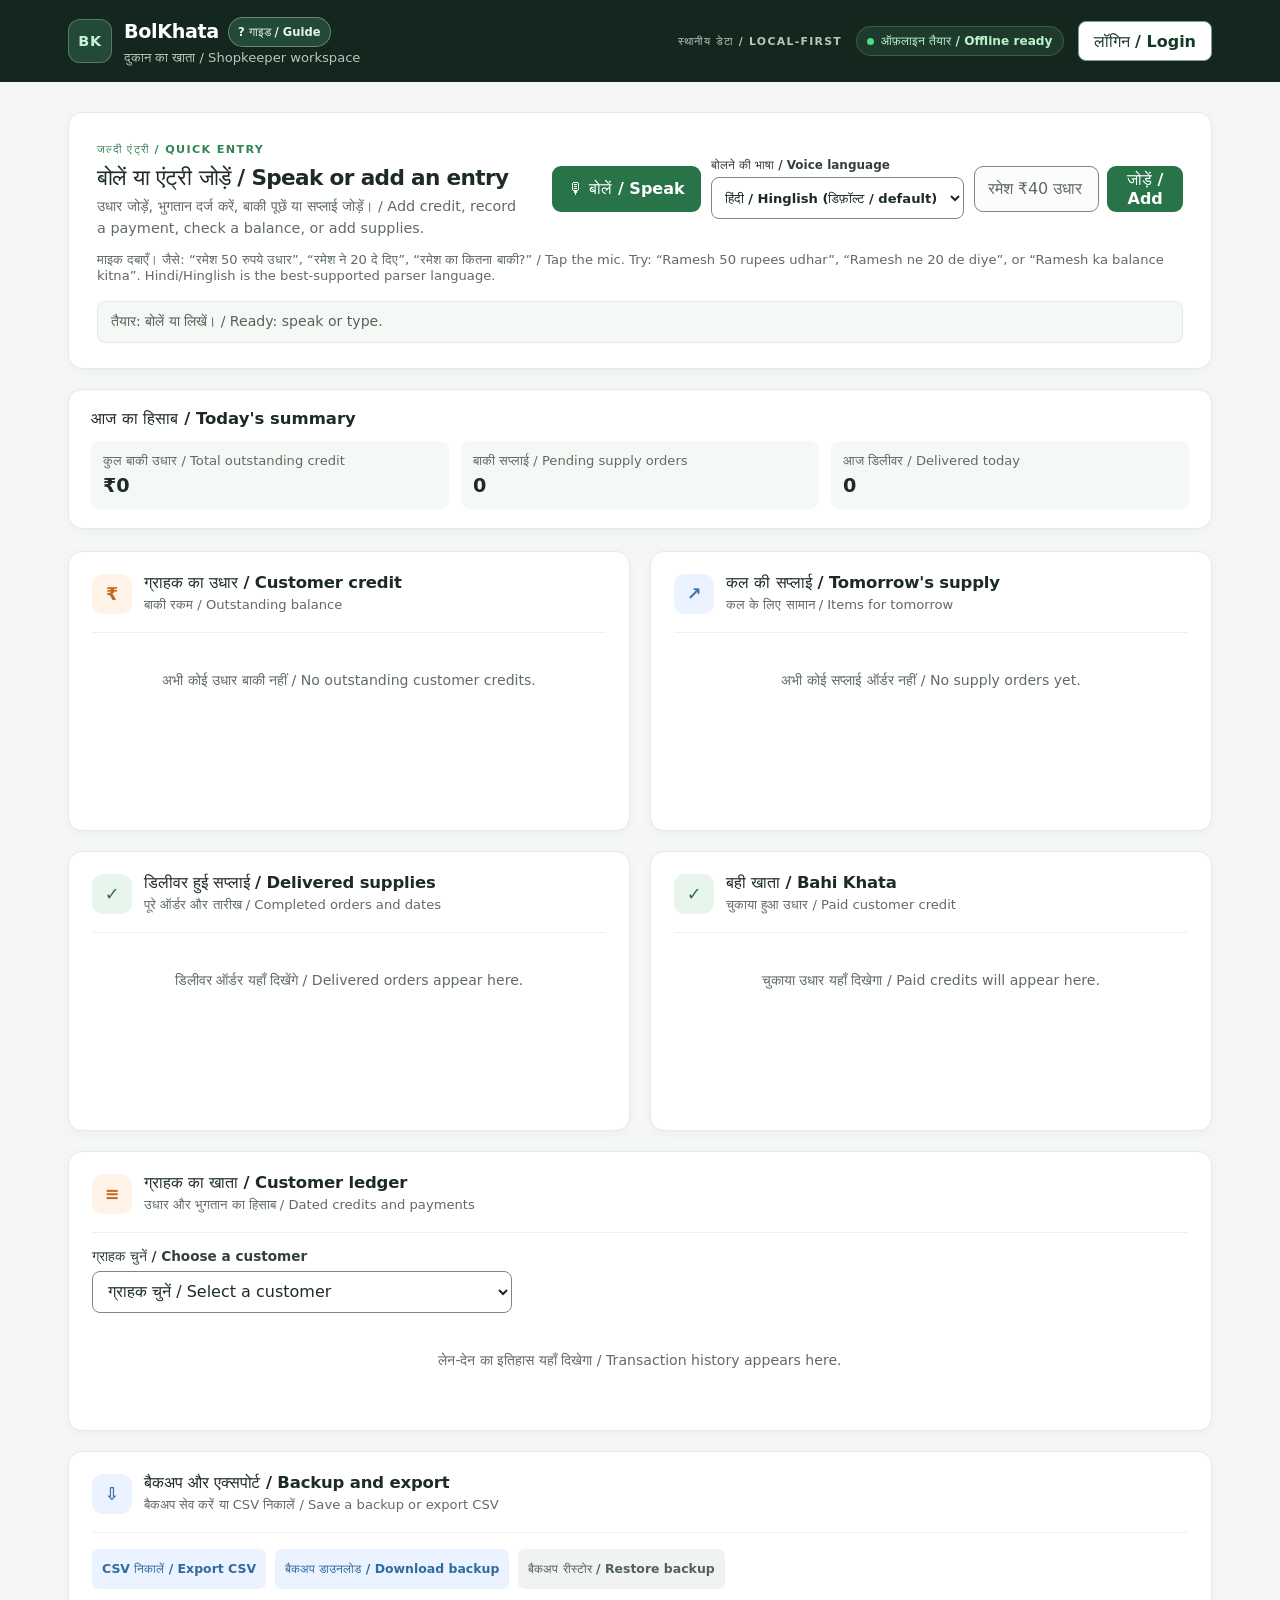
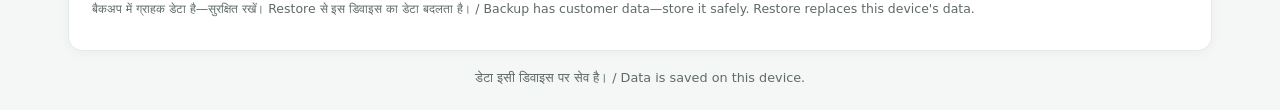
==== commit cb135346: "Add khata page and update styles" ====
--- a/khata.html
+++ b/khata.html
@@ -1,336 +1,335 @@
-<!DOCTYPE html>
-<html lang="en">
-<head>
-  <meta charset="UTF-8" />
-  <meta name="viewport" content="width=device-width, initial-scale=1.0" />
-  <meta name="theme-color" content="#14271f" />
-  <meta name="description" content="Offline-first shopkeeper workspace for recording customer credit, tracking supply orders, and keeping paid and delivered records." />
-  <meta property="og:type" content="website" />
-  <meta property="og:title" content="BolKhata - Digital Khata for Shopkeepers" />
-  <meta property="og:description" content="Record customer credit and supply orders, and keep paid and delivered records in one offline-first workspace." />
-  <meta property="og:locale" content="en_IN" />
-  <meta property="og:site_name" content="BolKhata" />
-  <meta name="twitter:card" content="summary" />
-  <meta name="twitter:title" content="BolKhata - Digital Khata for Shopkeepers" />
-  <meta name="twitter:description" content="Record customer credit and supply orders, and keep paid and delivered records in one offline-first workspace." />
-  <meta name="application-name" content="BolKhata" />
-  <title>BolKhata - Digital Khata &amp; Shopkeeper Workspace</title>
-  <link rel="stylesheet" href="khata.css" /> 
-  <script type="application/ld+json">  
-    {
-      "@context": "https://schema.org",
-      "@type": "WebApplication",
-      "name": "BolKhata",
-      "description": "Offline-first shopkeeper workspace for customer credit and supply orders.",
-      "applicationCategory": "BusinessApplication",
-      "operatingSystem": "Web browser",
-      "inLanguage": ["en-IN", "hi-IN"]
-    }
-  </script>
-</head>  
-<body>
-  <a class="skip-link" href="#mainContent">मुख्य सामग्री पर जाएँ / Skip to main content</a>
-  <header class="topbar">
-    <div class="topbar-inner">
-      <div class="brand">
-        <div class="brand-mark" aria-hidden="true">BK</div>
-        <div>
-          <div class="brand-title-row">
-            <h1>BolKhata</h1>
-            <button id="openGuideBtn" class="header-guide-btn" type="button" aria-label="गाइड खोलें / Open BolKhata guide">? गाइड / Guide</button>
-          </div>
-          <p>दुकान का खाता / Shopkeeper workspace</p>
-        </div>
-      </div>
-      <div class="header-status">
-        <span class="workspace-label">स्थानीय डेटा / LOCAL-FIRST</span>
-        <div id="offlineBadge" class="offline-badge" role="status" aria-live="polite" aria-atomic="true">ऑफ़लाइन तैयार / Offline ready</div>
-        <button id="openAccountBtn" class="header-account-btn" type="button">लॉगिन / Login</button>
-      </div>
-    </div>
-  </header>
-
-  <dialog id="accountDialog" class="account-dialog" aria-labelledby="accountDialogTitle">
-    <div class="account-dialog-content">
-      <div class="account-dialog-header">
-        <div>
-          <span class="eyebrow">बोलखाता खाता / BOLKHATA ACCOUNT</span>
-          <h2 id="accountDialogTitle">लॉगिन / Login</h2>
-        </div>
-        <button id="closeAccountBtn" class="account-close-btn" type="button" aria-label="खाता विंडो बंद करें / Close account window">×</button>
-      </div>
-      <form id="authForm" class="auth-form">
-        <div id="signupProfileFields" class="auth-profile-fields" hidden>
-          <div class="auth-field">
-            <label for="signupName">आपका नाम / Your name</label>
-            <input id="signupName" name="name" type="text" autocomplete="name" maxlength="100" />
-          </div>
-          <div class="auth-field">
-            <label for="signupProfession">पेशा या काम / Profession or business</label>
-            <input id="signupProfession" name="profession" type="text" autocomplete="organization-title" maxlength="100" placeholder="दुकानदार, दर्ज़ी, किसान / Shopkeeper, tailor, farmer" />
-          </div>
-          <div class="auth-field">
-            <label for="signupSpeechLanguage"><span lang="hi">एक अतिरिक्त बोलने की भाषा</span> / One extra voice language (optional)</label>
-            <select id="signupSpeechLanguage" name="additional_language">
-                <option value="">सिर्फ़ हिंदी / Hinglish only</option>
-            </select>
-          </div>
-        </div>
-        <div class="auth-field">
-          <label for="authEmail">ईमेल / Email</label>
-          <input id="authEmail" name="email" type="email" autocomplete="email" required />
-        </div>
-        <div class="auth-field">
-          <label for="authPassword">पासवर्ड / Password</label>
-          <input id="authPassword" name="password" type="password" autocomplete="current-password" minlength="6" required />
-        </div>
-        <div class="auth-actions">
-          <button id="authSubmitBtn" class="btn-small btn-save" type="submit">लॉगिन / Sign in</button>
-          <button id="authModeToggle" class="auth-mode-toggle" type="button">नए हैं? खाता बनाएँ / New? Create account</button>
-        </div>
-      </form>
-      <div id="accountControls" class="account-controls" hidden>
-        <p id="accountLabel" class="account-label"></p>
-        <form id="profileForm" class="profile-form">
-          <div class="auth-field">
-            <label for="profileName">आपका नाम / Your name</label>
-            <input id="profileName" name="name" type="text" autocomplete="name" maxlength="100" required />
-          </div>
-          <div class="auth-field">
-            <label for="profileProfession">पेशा या काम / Profession or business</label>
-            <input id="profileProfession" name="profession" type="text" autocomplete="organization-title" maxlength="100" placeholder="अपना पेशा लिखें / Enter your profession" required />
-          </div>
-          <div class="auth-field">
-            <label for="profileSpeechLanguage"><span lang="hi">एक अतिरिक्त बोलने की भाषा</span> / One extra voice language (optional)</label>
-            <select id="profileSpeechLanguage" name="additional_language">
-              <option value="">सिर्फ़ हिंदी / Hinglish only</option>
-            </select>
-          </div>
-          <button id="saveProfileBtn" class="btn-small btn-edit" type="submit">जानकारी सेव करें / Save details</button>
-        </form>
-        <div class="account-actions">
-          <button id="syncNowBtn" class="btn-small btn-edit" type="button">अभी सिंक करें / Sync now</button>
-          <button id="signOutBtn" class="btn-small btn-clear" type="button">लॉगआउट / Sign out</button>
-        </div>
-      </div>
-      <p id="syncStatus" class="sync-status" role="status" aria-live="polite" aria-atomic="true">लॉगिन नहीं है—डेटा इसी डिवाइस पर सेव है। / Signed out—data stays on this device.</p>
-    </div>
-  </dialog>
-
-  <dialog id="guideDialog" class="account-dialog guide-dialog" aria-labelledby="guideDialogTitle">
-    <div class="account-dialog-content">
-      <div class="account-dialog-header">
-        <div>
-          <span class="eyebrow">मदद और निर्देश / HELP &amp; GUIDELINES</span>
-          <h2 id="guideDialogTitle">BolKhata कैसे इस्तेमाल करें / How to use BolKhata</h2>
-        </div>
-        <button id="closeGuideBtn" class="account-close-btn" type="button" aria-label="गाइड बंद करें / Close guide">×</button>
-      </div>
-      <div class="guide-grid">
-        <section class="guide-card" aria-labelledby="guideVoiceTitle">
-          <h3 id="guideVoiceTitle">🎙 बोलकर एंट्री / Voice entries</h3>
-          <p>माइक दबाएँ, साफ़ बोलें, फिर सुनी हुई एंट्री जाँचें। सही हो तभी पुष्टि करके सेव करें। गलत हो तो रद्द करके दोबारा बोलें।</p>
-          <p>Tap the mic, speak clearly, review what was heard, and confirm only if it is correct. Cancel and try again if it is wrong.</p>
-          <ul>
-            <li><strong>उधार / Credit:</strong> “Amit 50 rupay udhar” — कोई भी बोला हुआ नाम नया हो तो पुष्टि के बाद जुड़ जाएगा। / Any spoken name can be added as a new customer after confirmation.</li>
-            <li><strong>भुगतान / Payment:</strong> “Ramesh ne 40 rupay de diye” — Ramesh के खाते से ₹40 कटेंगे। भुगतान के लिए ग्राहक पहले से खाता में होना चाहिए।</li>
-            <li><strong>बाकी पूछें / Check balance:</strong> “Ramesh ka balance kitna hai?”</li>
-          </ul>
-          <p class="guide-note"><strong>नाम ज़रूरी है / Name required:</strong> “50 rupay de diye” या “50 rupay udhar” में नाम नहीं है, इसलिए एंट्री सेव नहीं होगी। भुगतान बाकी से ज़्यादा हो तो भी सेव नहीं होगा।</p>
-        </section>
-
-        <section class="guide-card" aria-labelledby="guideSupplyTitle">
-          <h3 id="guideSupplyTitle">📦 सप्लाई / Supplies</h3>
-          <p>सामान और मात्रा बोलें या लिखें, जैसे “2 kg sugar” या “1 litre milk order”। यह Tomorrow’s supply में जुड़ता है।</p>
-          <p>Speak or type an item and quantity, such as “2 kg sugar” or “1 litre milk order”. It appears under Tomorrow’s supply.</p>
-          <ul>
-            <li>ऑर्डर बदलने के लिए <strong>बदलें / Edit</strong> चुनें।</li>
-            <li>ऑर्डर हटाने के लिए <strong>रद्द / Cancel</strong> चुनें।</li>
-            <li>डिलीवरी के बाद <strong>हो गया / Done</strong> चुनें; वह Delivered supplies में जाएगा।</li>
-          </ul>
-        </section>
-
-        <section class="guide-card" aria-labelledby="guideRecordsTitle">
-          <h3 id="guideRecordsTitle">📒 हिसाब और रिकॉर्ड / Accounts &amp; records</h3>
-          <ul>
-            <li><strong>Customer credit:</strong> ग्राहकों का बाकी देखें; उपलब्ध विकल्पों से रकम बदलें या WhatsApp पर रिमाइंडर साझा करें।</li>
-            <li><strong>Customer ledger:</strong> ग्राहक चुनकर बाकी और लेन-देन का इतिहास देखें; पूरा हिसाब डाउनलोड या हाल की एंट्री साझा करें।</li>
-            <li><strong>Bahi Khata:</strong> दर्ज किए गए भुगतानों का रिकॉर्ड देखें।</li>
-            <li><strong>Backup and export:</strong> CSV निकालें, backup डाउनलोड करें या backup restore करें। Backup में निजी ग्राहक डेटा होता है—इसे सुरक्षित रखें।</li>
-          </ul>
-        </section>
-
-        <section class="guide-card" aria-labelledby="guideDataTitle">
-          <h3 id="guideDataTitle">🔒 डेटा और आवाज़ / Data &amp; voice privacy</h3>
-          <ul>
-            <li>लॉगिन के बिना डेटा इसी ब्राउज़र/डिवाइस में रहता है। अपने खाते में लॉगिन करके अपने डेटा को डिवाइसों के बीच sync करें।</li>
-            <li>बोलने की पहचान आपके browser की speech सुविधा करती है; इसके लिए mic permission चाहिए और कभी-कभी internet भी।</li>
-            <li>BolKhata आवाज़ को paid Sarvam या Anthropic AI API पर नहीं भेजता। पहचान की उपलब्धता browser पर निर्भर है।</li>
-          </ul>
-        </section>
-      </div>
-    </div>
-  </dialog>
-
-  <main id="mainContent" class="dashboard">
-    <section class="voice-panel" aria-labelledby="voiceTitle">
-      <div class="voice-copy">
-        <span class="eyebrow">जल्दी एंट्री / QUICK ENTRY</span>
-        <h2 id="voiceTitle">बोलें या एंट्री जोड़ें / Speak or add an entry</h2>
-        <p><span lang="hi">उधार जोड़ें, भुगतान दर्ज करें, बाकी पूछें या सप्लाई जोड़ें।</span> / Add credit, record a payment, check a balance, or add supplies.</p>
-      </div>
-      <div class="voice-controls">
-        <button id="micBtn" class="mic-btn" type="button" aria-pressed="false" aria-describedby="statusBox"><span aria-hidden="true">🎙</span> बोलें / Speak</button>
-        <label class="voice-language-control" for="voiceLanguageSelect">
-          <span><span lang="hi">बोलने की भाषा</span> / Voice language</span>
-          <select id="voiceLanguageSelect">
-            <option value="hi-IN">हिंदी / Hinglish (डिफ़ॉल्ट / default)</option>
-          </select>
-        </label>
-        <form id="quickAddForm" class="quick-add">
-          <label class="sr-only" for="quickAddInput">उधार या सप्लाई लिखें / Enter credit or supply</label>
-          <input id="quickAddInput" type="text" placeholder="रमेश ₹40 उधार / Ramesh ₹40" autocomplete="off" aria-describedby="transactionHint" />
-          <button class="quick-add-btn" type="submit">जोड़ें / Add</button>
-        </form>
-      </div>
-      <p id="transactionHint" class="hint"><span lang="hi">माइक दबाएँ। जैसे: “रमेश 50 रुपये उधार”, “रमेश ने 20 दे दिए”, “रमेश का कितना बाकी?”</span> / Tap the mic. Try: “Ramesh 50 rupees udhar”, “Ramesh ne 20 de diye”, or “Ramesh ka balance kitna”. Hindi/Hinglish is the best-supported parser language.</p>
-      <div id="statusBox" class="status" role="status" aria-live="polite" aria-atomic="true">तैयार: बोलें या लिखें। / Ready: speak or type.</div>
-      <p id="voiceModeNotice" class="hint voice-mode-notice">आवाज़ ब्राउज़र की speech सुविधा से पहचानी जाती है; BolKhata इसे paid AI APIs को नहीं भेजता। उपलब्धता और processing ब्राउज़र पर निर्भर है। / Browser speech recognition is used; BolKhata does not send audio to paid AI APIs. Availability and processing depend on your browser.</p>
-      <section id="voiceReview" class="voice-review" aria-labelledby="voiceReviewTitle" hidden>
-        <h3 id="voiceReviewTitle">आवाज़ की एंट्री जाँचें / Review voice entries</h3>
-        <p id="voiceTranscript" class="voice-transcript"></p>
-        <ul id="voiceReviewEntries" class="voice-review-entries"></ul>
-        <p id="voiceReviewError" class="voice-review-error" role="alert" hidden></p>
-        <div class="voice-review-actions">
-          <button id="confirmVoiceEntries" class="btn-small btn-save" type="button">पुष्टि करके सेव करें / Confirm and save</button>
-          <button id="cancelVoiceEntries" class="btn-small btn-clear" type="button">रद्द / Cancel</button>
-        </div>
-      </section>
-    </section>
-
-    <section class="summary-panel" aria-labelledby="summaryTitle">
-      <h2 id="summaryTitle">आज का हिसाब / Today's summary</h2>
-      <dl class="summary-metrics">
-        <div>
-          <dt>कुल बाकी उधार / Total outstanding credit</dt>
-          <dd id="summaryOutstanding">₹0</dd>
-        </div>
-        <div>
-          <dt>बाकी सप्लाई / Pending supply orders</dt>
-          <dd id="summaryPending">0</dd>
-        </div>
-        <div>
-          <dt>आज डिलीवर / Delivered today</dt>
-          <dd id="summaryDelivered">0</dd>
-        </div>
-      </dl>
-    </section>
-
-    <div class="workspace-grid">
-      <section class="workspace-panel" aria-labelledby="khataTitle">
-        <div class="panel-header">
-          <div class="panel-icon credit-icon" aria-hidden="true">₹</div>
-          <div>
-            <h2 id="khataTitle">ग्राहक का उधार / Customer credit</h2>
-            <p>बाकी रकम / Outstanding balance</p>
-          </div>
-        </div>
-        <div id="khataList" class="record-list" role="list" aria-label="बाकी ग्राहक उधार / Outstanding customer credits">
-          <div class="empty-state" role="listitem">उधार लोड हो रहा है / Loading credit...</div>
-        </div>
-      </section>
-
-      <section class="workspace-panel" aria-labelledby="orderTitle">
-        <div class="panel-header">
-          <div class="panel-icon order-icon" aria-hidden="true">↗</div>
-          <div>
-            <h2 id="orderTitle">कल की सप्लाई / Tomorrow's supply</h2>
-            <p>कल के लिए सामान / Items for tomorrow</p>
-          </div>
-        </div>
-        <div id="orderList" class="record-list" role="list" aria-label="कल की सप्लाई / Tomorrow's supply orders">
-          <div class="empty-state" role="listitem">सप्लाई लोड हो रही है / Loading supplies...</div>
-        </div>
-      </section>
-
-      <section class="workspace-panel delivered-panel" aria-labelledby="deliveredTitle">
-        <div class="panel-header">
-          <div class="panel-icon delivered-icon" aria-hidden="true">✓</div>
-          <div>
-            <h2 id="deliveredTitle">डिलीवर हुई सप्लाई / Delivered supplies</h2>
-            <p>पूरे ऑर्डर और तारीख / Completed orders and dates</p>
-          </div>
-        </div>
-        <div id="deliveredList" class="record-list" role="list" aria-label="डिलीवर हुई सप्लाई / Delivered supply orders">
-          <div class="empty-state" role="listitem">डिलीवरी लोड हो रही है / Loading deliveries...</div>
-        </div>
-      </section>
-
-      <section class="workspace-panel paid-panel" aria-labelledby="paidTitle">
-        <div class="panel-header">
-          <div class="panel-icon paid-icon" aria-hidden="true">✓</div>
-          <div>
-            <h2 id="paidTitle">बही खाता / Bahi Khata</h2>
-            <p>चुकाया हुआ उधार / Paid customer credit</p>
-          </div>
-        </div>
-        <div id="paidList" class="record-list" role="list" aria-label="चुकाया ग्राहक उधार / Paid customer credits">
-          <div class="empty-state" role="listitem">चुकाया उधार लोड हो रहा है / Loading paid credits...</div>
-        </div>
-      </section>
-
-      <section class="workspace-panel ledger-panel" aria-labelledby="ledgerTitle">
-        <div class="panel-header">
-          <div class="panel-icon credit-icon" aria-hidden="true">≡</div>
-          <div>
-            <h2 id="ledgerTitle">ग्राहक का खाता / Customer ledger</h2>
-            <p>उधार और भुगतान का हिसाब / Dated credits and payments</p>
-          </div>
-        </div>
-        <div class="ledger-filter">
-          <label for="ledgerCustomer">ग्राहक चुनें / Choose a customer</label>
-          <select id="ledgerCustomer" aria-describedby="ledgerHint">
-            <option value="">ग्राहक चुनें / Select a customer</option>
-          </select>
-        </div>
-        <p id="ledgerHint" class="sr-only">खाते का हिसाब देखने के लिए ग्राहक चुनें / Choose a customer to see account activity.</p>
-        <div id="customerStatement" class="customer-statement" hidden>
-          <div class="customer-balance">
-            <span>अभी बाकी / Current balance</span>
-            <strong id="customerCurrentBalance">₹0</strong>
-          </div>
-          <div class="statement-actions">
-            <button id="downloadCustomerStatement" class="btn-small btn-edit" type="button" disabled>पूरा हिसाब डाउनलोड / Download full statement</button>
-            <button id="shareCustomerStatement" class="btn-small btn-whatsapp" type="button" disabled>हाल का हिसाब भेजें / Share recent activity</button>
-          </div>
-          <p class="record-meta">पूरा इतिहास डाउनलोड होगा। व्हाट्सऐप पर हाल की 10 एंट्री जाएँगी। / Download includes full history; WhatsApp shares the latest 10 entries.</p>
-        </div>
-        <div id="ledgerList" class="record-list" role="list" aria-label="चुने ग्राहक का खाता / Selected customer's ledger">
-          <div class="empty-state" role="listitem">हिसाब देखने के लिए ग्राहक चुनें / Choose a customer to view the ledger.</div>
-        </div>
-      </section>
-    </div>
-
-    <section class="workspace-panel data-tools-panel" aria-labelledby="dataToolsTitle">
-      <div class="panel-header">
-        <div class="panel-icon order-icon" aria-hidden="true">⇩</div>
-        <div>
-          <h2 id="dataToolsTitle">बैकअप और एक्सपोर्ट / Backup and export</h2>
-          <p>बैकअप सेव करें या CSV निकालें / Save a backup or export CSV</p>
-        </div>
-      </div>
-      <div class="data-tools-actions">
-        <button id="exportCsvBtn" class="btn-small btn-edit" type="button" disabled>CSV निकालें / Export CSV</button>
-        <button id="downloadBackupBtn" class="btn-small btn-edit" type="button" disabled>बैकअप डाउनलोड / Download backup</button>
-        <button id="restoreBackupBtn" class="btn-small btn-clear" type="button" disabled>बैकअप रीस्टोर / Restore backup</button>
-        <input id="backupFileInput" class="sr-only" type="file" accept=".json,application/json" aria-label="बोलखाता JSON बैकअप चुनें / Choose a BolKhata JSON backup" tabindex="-1" />
-      </div>
-      <p class="record-meta"><span lang="hi">बैकअप में ग्राहक डेटा है—सुरक्षित रखें। Restore से इस डिवाइस का डेटा बदलता है।</span> / Backup has customer data—store it safely. Restore replaces this device's data.</p>
-    </section>
-
-    <footer class="dashboard-footer"><span lang="hi">डेटा इसी डिवाइस पर सेव है।</span> / Data is saved on this device.</footer>
-  </main>
-
-  <script src="khata.js"></script>
-</body>
-</html>
+<!DOCTYPE html>
+<html lang="en">
+<head>
+  <meta charset="UTF-8" />
+  <meta name="viewport" content="width=device-width, initial-scale=1.0" />
+  <meta name="theme-color" content="#14271f" />
+  <meta name="description" content="Offline-first shopkeeper workspace for recording customer credit, tracking supply orders, and keeping paid and delivered records." />
+  <meta property="og:type" content="website" />
+  <meta property="og:title" content="BolKhata - Digital Khata for Shopkeepers" />
+  <meta property="og:description" content="Record customer credit and supply orders, and keep paid and delivered records in one offline-first workspace." />
+  <meta property="og:locale" content="en_IN" />
+  <meta property="og:site_name" content="BolKhata" />
+  <meta name="twitter:card" content="summary" />
+  <meta name="twitter:title" content="BolKhata - Digital Khata for Shopkeepers" />
+  <meta name="twitter:description" content="Record customer credit and supply orders, and keep paid and delivered records in one offline-first workspace." />
+  <meta name="application-name" content="BolKhata" />
+  <title>BolKhata - Digital Khata &amp; Shopkeeper Workspace</title>
+  <link rel="stylesheet" href="khata.css" />
+  <script type="application/ld+json">
+    {
+      "@context": "https://schema.org",
+      "@type": "WebApplication",
+      "name": "BolKhata",
+      "description": "Offline-first shopkeeper workspace for customer credit and supply orders.",
+      "applicationCategory": "BusinessApplication",
+      "operatingSystem": "Web browser",
+      "inLanguage": ["en-IN", "hi-IN"]
+    }
+  </script>
+</head>
+<body>
+  <a class="skip-link" href="#mainContent">मुख्य सामग्री पर जाएँ / Skip to main content</a>
+  <header class="topbar">
+    <div class="topbar-inner">
+      <div class="brand">
+        <div class="brand-mark" aria-hidden="true">BK</div>
+        <div>
+          <div class="brand-title-row">
+            <h1>BolKhata</h1>
+            <button id="openGuideBtn" class="header-guide-btn" type="button" aria-label="गाइड खोलें / Open BolKhata guide">? गाइड / Guide</button>
+          </div>
+          <p>दुकान का खाता / Shopkeeper workspace</p>
+        </div>
+      </div>
+      <div class="header-status">
+        <span class="workspace-label">स्थानीय डेटा / LOCAL-FIRST</span>
+        <div id="offlineBadge" class="offline-badge" role="status" aria-live="polite" aria-atomic="true">ऑफ़लाइन तैयार / Offline ready</div>
+        <button id="openAccountBtn" class="header-account-btn" type="button">लॉगिन / Login</button>
+      </div>
+    </div>
+  </header>
+
+  <dialog id="accountDialog" class="account-dialog" aria-labelledby="accountDialogTitle">
+    <div class="account-dialog-content">
+      <div class="account-dialog-header">
+        <div>
+          <span class="eyebrow">बोलखाता खाता / BOLKHATA ACCOUNT</span>
+          <h2 id="accountDialogTitle">लॉगिन / Login</h2>
+        </div>
+        <button id="closeAccountBtn" class="account-close-btn" type="button" aria-label="खाता विंडो बंद करें / Close account window">×</button>
+      </div>
+      <form id="authForm" class="auth-form">
+        <div id="signupProfileFields" class="auth-profile-fields" hidden>
+          <div class="auth-field">
+            <label for="signupName">आपका नाम / Your name</label>
+            <input id="signupName" name="name" type="text" autocomplete="name" maxlength="100" />
+          </div>
+          <div class="auth-field">
+            <label for="signupProfession">पेशा या काम / Profession or business</label>
+            <input id="signupProfession" name="profession" type="text" autocomplete="organization-title" maxlength="100" placeholder="दुकानदार, दर्ज़ी, किसान / Shopkeeper, tailor, farmer" />
+          </div>
+          <div class="auth-field">
+            <label for="signupSpeechLanguage"><span lang="hi">एक अतिरिक्त बोलने की भाषा</span> / One extra voice language (optional)</label>
+            <select id="signupSpeechLanguage" name="additional_language">
+                <option value="">सिर्फ़ हिंदी / Hinglish only</option>
+            </select>
+          </div>
+        </div>
+        <div class="auth-field">
+          <label for="authEmail">ईमेल / Email</label>
+          <input id="authEmail" name="email" type="email" autocomplete="email" required />
+        </div>
+        <div class="auth-field">
+          <label for="authPassword">पासवर्ड / Password</label>
+          <input id="authPassword" name="password" type="password" autocomplete="current-password" minlength="6" required />
+        </div>
+        <div class="auth-actions">
+          <button id="authSubmitBtn" class="btn-small btn-save" type="submit">लॉगिन / Sign in</button>
+          <button id="authModeToggle" class="auth-mode-toggle" type="button">नए हैं? खाता बनाएँ / New? Create account</button>
+        </div>
+      </form>
+      <div id="accountControls" class="account-controls" hidden>
+        <p id="accountLabel" class="account-label"></p>
+        <form id="profileForm" class="profile-form">
+          <div class="auth-field">
+            <label for="profileName">आपका नाम / Your name</label>
+            <input id="profileName" name="name" type="text" autocomplete="name" maxlength="100" required />
+          </div>
+          <div class="auth-field">
+            <label for="profileProfession">पेशा या काम / Profession or business</label>
+            <input id="profileProfession" name="profession" type="text" autocomplete="organization-title" maxlength="100" placeholder="अपना पेशा लिखें / Enter your profession" required />
+          </div>
+          <div class="auth-field">
+            <label for="profileSpeechLanguage"><span lang="hi">एक अतिरिक्त बोलने की भाषा</span> / One extra voice language (optional)</label>
+            <select id="profileSpeechLanguage" name="additional_language">
+              <option value="">सिर्फ़ हिंदी / Hinglish only</option>
+            </select>
+          </div>
+          <button id="saveProfileBtn" class="btn-small btn-edit" type="submit">जानकारी सेव करें / Save details</button>
+        </form>
+        <div class="account-actions">
+          <button id="syncNowBtn" class="btn-small btn-edit" type="button">अभी सिंक करें / Sync now</button>
+          <button id="signOutBtn" class="btn-small btn-clear" type="button">लॉगआउट / Sign out</button>
+        </div>
+      </div>
+      <p id="syncStatus" class="sync-status" role="status" aria-live="polite" aria-atomic="true">लॉगिन नहीं है—डेटा इसी डिवाइस पर सेव है। / Signed out—data stays on this device.</p>
+    </div>
+  </dialog>
+
+  <dialog id="guideDialog" class="account-dialog guide-dialog" aria-labelledby="guideDialogTitle">
+    <div class="account-dialog-content">
+      <div class="account-dialog-header">
+        <div>
+          <span class="eyebrow">मदद और निर्देश / HELP &amp; GUIDELINES</span>
+          <h2 id="guideDialogTitle">BolKhata कैसे इस्तेमाल करें / How to use BolKhata</h2>
+        </div>
+        <button id="closeGuideBtn" class="account-close-btn" type="button" aria-label="गाइड बंद करें / Close guide">×</button>
+      </div>
+      <div class="guide-grid">
+        <section class="guide-card" aria-labelledby="guideVoiceTitle">
+          <h3 id="guideVoiceTitle">🎙 बोलकर एंट्री / Voice entries</h3>
+          <p>माइक दबाएँ, साफ़ बोलें, फिर सुनी हुई एंट्री जाँचें। सही हो तभी पुष्टि करके सेव करें। गलत हो तो रद्द करके दोबारा बोलें।</p>
+          <p>Tap the mic, speak clearly, review what was heard, and confirm only if it is correct. Cancel and try again if it is wrong.</p>
+          <ul>
+            <li><strong>उधार / Credit:</strong> “Amit 50 rupay udhar” — कोई भी बोला हुआ नाम नया हो तो पुष्टि के बाद जुड़ जाएगा। / Any spoken name can be added as a new customer after confirmation.</li>
+            <li><strong>भुगतान / Payment:</strong> “Ramesh ne 40 rupay de diye” — Ramesh के खाते से ₹40 कटेंगे। भुगतान के लिए ग्राहक पहले से खाता में होना चाहिए।</li>
+            <li><strong>बाकी पूछें / Check balance:</strong> “Ramesh ka balance kitna hai?”</li>
+          </ul>
+          <p class="guide-note"><strong>नाम ज़रूरी है / Name required:</strong> “50 rupay de diye” या “50 rupay udhar” में नाम नहीं है, इसलिए एंट्री सेव नहीं होगी। भुगतान बाकी से ज़्यादा हो तो भी सेव नहीं होगा।</p>
+        </section>
+
+        <section class="guide-card" aria-labelledby="guideSupplyTitle">
+          <h3 id="guideSupplyTitle">📦 सप्लाई / Supplies</h3>
+          <p>सामान और मात्रा बोलें या लिखें, जैसे “2 kg sugar” या “1 litre milk order”। यह Tomorrow’s supply में जुड़ता है।</p>
+          <p>Speak or type an item and quantity, such as “2 kg sugar” or “1 litre milk order”. It appears under Tomorrow’s supply.</p>
+          <ul>
+            <li>ऑर्डर बदलने के लिए <strong>बदलें / Edit</strong> चुनें।</li>
+            <li>ऑर्डर हटाने के लिए <strong>रद्द / Cancel</strong> चुनें।</li>
+            <li>डिलीवरी के बाद <strong>हो गया / Done</strong> चुनें; वह Delivered supplies में जाएगा।</li>
+          </ul>
+        </section>
+
+        <section class="guide-card" aria-labelledby="guideRecordsTitle">
+          <h3 id="guideRecordsTitle">📒 हिसाब और रिकॉर्ड / Accounts &amp; records</h3>
+          <ul>
+            <li><strong>Customer credit:</strong> ग्राहकों का बाकी देखें; उपलब्ध विकल्पों से रकम बदलें या WhatsApp पर रिमाइंडर साझा करें।</li>
+            <li><strong>Customer ledger:</strong> ग्राहक चुनकर बाकी और लेन-देन का इतिहास द��खें; पूरा हिसाब डाउनलोड या हाल की एंट्री साझा करें।</li>
+            <li><strong>Bahi Khata:</strong> दर्ज किए गए भुगतानों का रिकॉर्ड देखें।</li>
+            <li><strong>Backup and export:</strong> CSV निकालें, backup डाउनलोड करें या backup restore करें। Backup में निजी ग्राहक डेटा होता है—इसे सुरक्षित रखें।</li>
+          </ul>
+        </section>
+
+        <section class="guide-card" aria-labelledby="guideDataTitle">
+          <h3 id="guideDataTitle">🔒 डेटा और आवाज़ / Data &amp; voice privacy</h3>
+          <ul>
+            <li>लॉगिन के बिना डेटा इसी ब्राउज़र/डिवाइस में रहता है। अपने खाते में लॉगिन करके अपने डेटा को डिवाइसों के बीच sync करें।</li>
+            <li>बोलने की पहचान आपके browser की speech सुविधा करती है; इसके लिए mic permission चाहिए और कभी-कभी internet भी।</li>
+            <li>BolKhata आवाज़ को paid Sarvam या Anthropic AI API पर नहीं भेजता। पहचान की उपलब्धता browser पर निर्भर है।</li>
+          </ul>
+        </section>
+      </div>
+    </div>
+  </dialog>
+
+  <main id="mainContent" class="dashboard">
+    <section class="voice-panel" aria-labelledby="voiceTitle">
+      <div class="voice-copy">
+        <span class="eyebrow">जल्दी एंट्री / QUICK ENTRY</span>
+        <h2 id="voiceTitle">बोलें या एंट्री जोड़ें / Speak or add an entry</h2>
+        <p><span lang="hi">उधार जोड़ें, भुगतान दर्ज करें, बाकी पूछें या सप्लाई जोड़ें।</span> / Add credit, record a payment, check a balance, or add supplies.</p>
+      </div>
+      <div class="voice-controls">
+        <button id="micBtn" class="mic-btn" type="button" aria-pressed="false" aria-describedby="statusBox"><span aria-hidden="true">🎙</span> बोलें / Speak</button>
+        <label class="voice-language-control" for="voiceLanguageSelect">
+          <span><span lang="hi">बोलने की भाषा</span> / Voice language</span>
+          <select id="voiceLanguageSelect">
+            <option value="hi-IN">हिंदी / Hinglish (डिफ़ॉल्ट / default)</option>
+          </select>
+        </label>
+        <form id="quickAddForm" class="quick-add">
+          <label class="sr-only" for="quickAddInput">उधार या सप्लाई लिखें / Enter credit or supply</label>
+          <input id="quickAddInput" type="text" placeholder="रमेश ₹40 उधार / Ramesh ₹40" autocomplete="off" aria-describedby="transactionHint" />
+          <button class="quick-add-btn" type="submit">जोड़ें / Add</button>
+        </form>
+      </div>
+      <p id="transactionHint" class="hint"><span lang="hi">माइक दबाएँ। जैसे: “रमेश 50 रुपये उधार”, “रमेश ने 20 दे दिए”, “रमेश का कितना बाकी?”</span> / Tap the mic. Try: “Ramesh 50 rupees udhar”, “Ramesh ne 20 de diye”, or “Ramesh ka balance kitna”. Hindi/Hinglish is the best-supported parser language.</p>
+      <div id="statusBox" class="status" role="status" aria-live="polite" aria-atomic="true">तैयार: बोलें या लिखें। / Ready: speak or type.</div>
+      <section id="voiceReview" class="voice-review" aria-labelledby="voiceReviewTitle" hidden>
+        <h3 id="voiceReviewTitle">आवाज़ की एंट्री जाँचें / Review voice entries</h3>
+        <p id="voiceTranscript" class="voice-transcript"></p>
+        <ul id="voiceReviewEntries" class="voice-review-entries"></ul>
+        <p id="voiceReviewError" class="voice-review-error" role="alert" hidden></p>
+        <div class="voice-review-actions">
+          <button id="confirmVoiceEntries" class="btn-small btn-save" type="button">पुष्टि करके सेव करें / Confirm and save</button>
+          <button id="cancelVoiceEntries" class="btn-small btn-clear" type="button">रद्द / Cancel</button>
+        </div>
+      </section>
+    </section>
+
+    <section class="summary-panel" aria-labelledby="summaryTitle">
+      <h2 id="summaryTitle">आज का हिसाब / Today's summary</h2>
+      <dl class="summary-metrics">
+        <div>
+          <dt>कुल बाकी उधार / Total outstanding credit</dt>
+          <dd id="summaryOutstanding">₹0</dd>
+        </div>
+        <div>
+          <dt>बाकी सप्लाई / Pending supply orders</dt>
+          <dd id="summaryPending">0</dd>
+        </div>
+        <div>
+          <dt>आज डिलीवर / Delivered today</dt>
+          <dd id="summaryDelivered">0</dd>
+        </div>
+      </dl>
+    </section>
+
+    <div class="workspace-grid">
+      <section class="workspace-panel" aria-labelledby="khataTitle">
+        <div class="panel-header">
+          <div class="panel-icon credit-icon" aria-hidden="true">₹</div>
+          <div>
+            <h2 id="khataTitle">ग्राहक का उधार / Customer credit</h2>
+            <p>बाकी रकम / Outstanding balance</p>
+          </div>
+        </div>
+        <div id="khataList" class="record-list" role="list" aria-label="बाकी ग्राहक उधार / Outstanding customer credits">
+          <div class="empty-state" role="listitem">उधार लोड हो रहा है / Loading credit...</div>
+        </div>
+      </section>
+
+      <section class="workspace-panel" aria-labelledby="orderTitle">
+        <div class="panel-header">
+          <div class="panel-icon order-icon" aria-hidden="true">↗</div>
+          <div>
+            <h2 id="orderTitle">कल की सप्लाई / Tomorrow's supply</h2>
+            <p>कल के लिए सामान / Items for tomorrow</p>
+          </div>
+        </div>
+        <div id="orderList" class="record-list" role="list" aria-label="कल की सप्लाई / Tomorrow's supply orders">
+          <div class="empty-state" role="listitem">सप्लाई लोड हो रही है / Loading supplies...</div>
+        </div>
+      </section>
+
+      <section class="workspace-panel delivered-panel" aria-labelledby="deliveredTitle">
+        <div class="panel-header">
+          <div class="panel-icon delivered-icon" aria-hidden="true">✓</div>
+          <div>
+            <h2 id="deliveredTitle">डिलीवर हुई सप्लाई / Delivered supplies</h2>
+            <p>पूरे ऑर्डर और तारीख / Completed orders and dates</p>
+          </div>
+        </div>
+        <div id="deliveredList" class="record-list" role="list" aria-label="डिलीवर हुई सप्लाई / Delivered supply orders">
+          <div class="empty-state" role="listitem">डिलीवरी लोड हो रही है / Loading deliveries...</div>
+        </div>
+      </section>
+
+      <section class="workspace-panel paid-panel" aria-labelledby="paidTitle">
+        <div class="panel-header">
+          <div class="panel-icon paid-icon" aria-hidden="true">✓</div>
+          <div>
+            <h2 id="paidTitle">बही खाता / Bahi Khata</h2>
+            <p>चुकाया हुआ उधार / Paid customer credit</p>
+          </div>
+        </div>
+        <div id="paidList" class="record-list" role="list" aria-label="चुकाया ग्राहक उधार / Paid customer credits">
+          <div class="empty-state" role="listitem">चुकाया उधार लोड हो रहा है / Loading paid credits...</div>
+        </div>
+      </section>
+
+      <section class="workspace-panel ledger-panel" aria-labelledby="ledgerTitle">
+        <div class="panel-header">
+          <div class="panel-icon credit-icon" aria-hidden="true">≡</div>
+          <div>
+            <h2 id="ledgerTitle">ग्राहक का खाता / Customer ledger</h2>
+            <p>उधार और भुगतान का हिसाब / Dated credits and payments</p>
+          </div>
+        </div>
+        <div class="ledger-filter">
+          <label for="ledgerCustomer">ग्राहक चुनें / Choose a customer</label>
+          <select id="ledgerCustomer" aria-describedby="ledgerHint">
+            <option value="">ग्राहक चुनें / Select a customer</option>
+          </select>
+        </div>
+        <p id="ledgerHint" class="sr-only">खाते का हिसाब देखने के लिए ग्राहक चुनें / Choose a customer to see account activity.</p>
+        <div id="customerStatement" class="customer-statement" hidden>
+          <div class="customer-balance">
+            <span>अभी बाकी / Current balance</span>
+            <strong id="customerCurrentBalance">₹0</strong>
+          </div>
+          <div class="statement-actions">
+            <button id="downloadCustomerStatement" class="btn-small btn-edit" type="button" disabled>पूरा हिसाब डाउनलोड / Download full statement</button>
+            <button id="shareCustomerStatement" class="btn-small btn-whatsapp" type="button" disabled>हाल का हिसाब भेजें / Share recent activity</button>
+          </div>
+          <p class="record-meta">पूरा इतिहास डाउनलोड होगा। व्हाट्सऐप पर हाल की 10 एंट्री जाएँगी। / Download includes full history; WhatsApp shares the latest 10 entries.</p>
+        </div>
+        <div id="ledgerList" class="record-list" role="list" aria-label="चुने ग्राहक का खाता / Selected customer's ledger">
+          <div class="empty-state" role="listitem">हिसाब देखने के लिए ग्राहक चुनें / Choose a customer to view the ledger.</div>
+        </div>
+      </section>
+    </div>
+
+    <section class="workspace-panel data-tools-panel" aria-labelledby="dataToolsTitle">
+      <div class="panel-header">
+        <div class="panel-icon order-icon" aria-hidden="true">⇩</div>
+        <div>
+          <h2 id="dataToolsTitle">बैकअप और एक्सपोर्ट / Backup and export</h2>
+          <p>बैकअप सेव करें या CSV निकालें / Save a backup or export CSV</p>
+        </div>
+      </div>
+      <div class="data-tools-actions">
+        <button id="exportCsvBtn" class="btn-small btn-edit" type="button" disabled>CSV निकालें / Export CSV</button>
+        <button id="downloadBackupBtn" class="btn-small btn-edit" type="button" disabled>बैकअप डाउनलोड / Download backup</button>
+        <button id="restoreBackupBtn" class="btn-small btn-clear" type="button" disabled>बैकअप रीस्टोर / Restore backup</button>
+        <input id="backupFileInput" class="sr-only" type="file" accept=".json,application/json" aria-label="बोलखाता JSON बैकअप चुनें / Choose a BolKhata JSON backup" tabindex="-1" />
+      </div>
+      <p class="record-meta"><span lang="hi">बैकअप में ग्राहक डेटा है—सुरक्षित रखें। Restore से इस डिवाइस का डेटा बदलता है।</span> / Backup has customer data—store it safely. Restore replaces this device's data.</p>
+    </section>
+
+    <footer class="dashboard-footer"><span lang="hi">डेटा इसी डिवाइस पर सेव है।</span> / Data is saved on this device.</footer>
+  </main>
+
+  <script src="khata.js"></script>
+</body>
+</html>
--- a/khata.css
+++ b/khata.css
@@ -1,228 +1,227 @@
-:root {
-  color-scheme: light;
-  font-family: Inter, ui-sans-serif, system-ui, -apple-system, BlinkMacSystemFont, "Segoe UI", sans-serif;
-  color: #1d2b24;
-  background: #f4f7f5;
-  font-synthesis: none;
-  text-rendering: optimizeLegibility;
-}
- 
-* { box-sizing: border-box; }
-
-body { min-width: 320px; margin: 0; background: #f4f7f5; color: #1d2b24; }
-button, input, select { font: inherit; }
-a:focus-visible, button:focus-visible, input:focus-visible, select:focus-visible {
-  outline: 3px solid #155c39;
-  outline-offset: 3px;
-}
-
-.skip-link {
-  position: absolute;
-  z-index: 10;
-  top: 8px;
-  left: 8px;
-  padding: 10px 14px;
-  transform: translateY(-160%);
-  border-radius: 7px;
-  background: #fff;
-  color: #14271f;
-  font-weight: 700;
-}
-.skip-link:focus { transform: translateY(0); }
-
-.topbar { background: #14271f; color: #fff; }
-.topbar-inner { display: flex; max-width: 1200px; min-height: 82px; margin: 0 auto; padding: 14px 28px; align-items: center; justify-content: space-between; gap: 20px; }
-.brand { display: flex; align-items: center; gap: 12px; }
-.brand-mark { display: grid; width: 44px; height: 44px; place-items: center; border: 1px solid rgba(255,255,255,.25); border-radius: 12px; background: #234a38; color: #c9f3d9; font-size: .9rem; font-weight: 800; letter-spacing: .04em; }
-.brand h1 { margin: 0; font-size: 1.2rem; letter-spacing: -.02em; }
-.brand-title-row { display: flex; align-items: center; gap: 9px; }
-.brand p { margin: 3px 0 0; color: #b6c8be; font-size: .82rem; }
-.header-status { display: flex; align-items: center; gap: 14px; }
-.workspace-label { color: #b6c8be; font-size: .68rem; font-weight: 700; letter-spacing: .12em; }
-.offline-badge { display: inline-flex; align-items: center; gap: 7px; padding: 7px 10px; border: 1px solid rgba(134,239,172,.2); border-radius: 999px; background: #1f3a2d; color: #baf2cb; font-size: .76rem; font-weight: 600; white-space: nowrap; }
-.offline-badge::before { width: 7px; height: 7px; border-radius: 50%; background: #4ade80; content: ""; }
-.header-guide-btn { min-height: 30px; padding: 0 9px; border: 1px solid rgba(255,255,255,.32); border-radius: 999px; background: #234a38; color: #e4f5ea; font-size: .72rem; font-weight: 700; cursor: pointer; }
-.header-guide-btn:hover { background: #2d5a42; }
-.header-account-btn { min-height: 40px; padding: 0 15px; border: 1px solid #7e9c8b; border-radius: 8px; background: #fff; color: #173a28; font-weight: 700; cursor: pointer; }
-.header-account-btn:hover { background: #eaf3ed; }
-
-.account-dialog { width: min(480px, calc(100% - 24px)); max-width: 100%; max-height: calc(100% - 24px); padding: 0; overflow: auto; border: 1px solid #dfe8e2; border-radius: 15px; background: #fff; color: #1d2b24; box-shadow: 0 20px 70px rgba(8, 24, 15, .28); }
-.guide-dialog { width: min(820px, calc(100% - 24px)); }
-.account-dialog::backdrop { background: rgba(11, 25, 18, .58); }
-.account-dialog-content { padding: 23px; }
-.account-dialog-header { display: flex; align-items: flex-start; justify-content: space-between; gap: 16px; margin-bottom: 20px; }
-.account-dialog-header h2 { margin: 5px 0 0; font-size: 1.25rem; }
-.account-close-btn { display: grid; width: 40px; height: 40px; flex: 0 0 auto; place-items: center; border: 1px solid #dfe8e2; border-radius: 8px; background: #f5f8f6; color: #334139; font-size: 1.45rem; cursor: pointer; }
-.guide-grid { display: grid; grid-template-columns: repeat(2, minmax(0, 1fr)); gap: 13px; }
-.guide-card { min-width: 0; padding: 14px; border: 1px solid #e2ebe5; border-radius: 10px; background: #fbfdfb; }
-.guide-card h3 { margin: 0 0 9px; color: #205d3b; font-size: .98rem; }
-.guide-card p, .guide-card li { color: #435149; font-size: .84rem; line-height: 1.5; }
-.guide-card p { margin: 0 0 8px; }
-.guide-card ul { display: grid; gap: 7px; margin: 8px 0 0; padding-left: 19px; }
-.guide-note { margin-top: 11px !important; padding: 9px; border-radius: 7px; background: #fff5e9; }
-.auth-form, .profile-form { display: grid; gap: 13px; }
-.auth-profile-fields { display: grid; gap: 13px; }
-.auth-profile-fields[hidden], .auth-form[hidden], .account-controls[hidden] { display: none; }
-.auth-field { display: flex; flex-direction: column; gap: 6px; }
-.auth-field label { color: #334139; font-size: .85rem; font-weight: 650; }
-.auth-field input, .auth-field select { width: 100%; min-width: 0; min-height: 44px; padding: 0 11px; border: 1px solid #7b8880; border-radius: 8px; background: #fff; color: #1d2b24; }
-.auth-field input:focus-visible, .auth-field select:focus-visible { outline: 3px solid #155c39; outline-offset: 3px; }
-.auth-actions { display: flex; flex-wrap: wrap; align-items: center; gap: 8px; padding-top: 2px; }
-.auth-mode-toggle { min-height: 40px; padding: 0 8px; border: 0; background: transparent; color: #205d3b; font-size: .85rem; font-weight: 650; text-decoration: underline; cursor: pointer; }
-.account-controls { display: grid; gap: 15px; }
-.account-label { margin: 0; color: #334139; font-weight: 700; overflow-wrap: anywhere; }
-.account-actions { display: flex; flex-wrap: wrap; gap: 9px; }
-.sync-status { margin: 16px 0 0; padding: 11px 12px; border-radius: 8px; background: #f5f9f6; color: #52635a; font-size: .85rem; line-height: 1.45; }
-.voice-language-control { display: flex; min-width: 135px; flex-direction: column; gap: 5px; color: #334139; font-size: .75rem; font-weight: 650; }
-.voice-language-control select { min-height: 42px; padding: 0 9px; border: 1px solid #7b8880; border-radius: 8px; background: #fff; color: #1d2b24; font-size: .82rem; }
-.voice-language-control select:focus-visible { outline: 3px solid #155c39; outline-offset: 3px; }
-
-.dashboard { width: min(1200px, 100%); margin: 0 auto; padding: 30px 28px 20px; }
-.voice-panel, .workspace-panel { border: 1px solid #e4eae6; border-radius: 14px; background: #fff; box-shadow: 0 3px 12px rgba(21, 43, 31, .035); }
-.voice-panel { display: grid; grid-template-columns: minmax(230px, .8fr) minmax(360px, 1.2fr); align-items: center; gap: 18px 34px; padding: 25px 28px; }
-.voice-copy { align-self: center; }
-.eyebrow { color: #348357; font-size: .7rem; font-weight: 800; letter-spacing: .12em; }
-.voice-copy h2 { margin: 8px 0 6px; font-size: 1.35rem; letter-spacing: -.03em; }
-.voice-copy p, .panel-header p { margin: 0; color: #5f6b64; font-size: .9rem; line-height: 1.5; }
-.voice-controls { display: flex; align-items: center; gap: 10px; }
-.mic-btn { flex: 0 0 auto; min-height: 46px; padding: 0 16px; border: 0; border-radius: 9px; background: #287348; color: #fff; font-weight: 700; cursor: pointer; transition: background .15s ease, transform .15s ease; }
-.mic-btn:hover:not(:disabled), .quick-add-btn:hover { background: #205d3b; }
-.mic-btn:active:not(:disabled), .quick-add-btn:active { transform: translateY(1px); }
-.mic-btn.listening { background: #bc3d37; animation: pulse 1.2s infinite; }
-.mic-btn:disabled { background: #9aa8a0; cursor: not-allowed; animation: none; }
-.quick-add { display: flex; min-width: 0; flex: 1; gap: 8px; }
-.quick-add input { width: 100%; min-width: 0; min-height: 46px; padding: 0 13px; border: 1px solid #7b8880; border-radius: 9px; background: #fbfcfb; color: #1d2b24; }
-.quick-add input:focus { border-color: #399565; box-shadow: 0 0 0 3px rgba(57,149,101,.12); }
-.quick-add input:focus-visible { outline: 3px solid #155c39; outline-offset: 3px; }
-.quick-add input::placeholder { color: #5f6b64; } 
-.quick-add-btn { min-height: 46px; padding: 0 17px; border: 0; border-radius: 9px; background: #287348; color: #fff; font-weight: 700; cursor: pointer; transition: background .15s ease, transform .15s ease; }
-.hint { grid-column: 1 / -1; margin: -5px 0 0; color: #5f6b64; font-size: .82rem; }
-.status { grid-column: 1 / -1; min-height: 42px; padding: 11px 13px; border: 1px solid #e2ebe5; border-radius: 8px; background: #f5f9f6; color: #52635a; font-size: .88rem; }
-.voice-mode-notice { margin: 0; }
-.voice-review { grid-column: 1 / -1; padding: 16px; border: 1px solid #d5e4d9; border-radius: 10px; background: #f8fbf8; }
-.voice-review h3 { margin: 0 0 8px; font-size: 1rem; }
-.voice-transcript { margin: 0 0 10px; color: #52635a; overflow-wrap: anywhere; }
-.voice-review-entries { display: grid; gap: 7px; margin: 0; padding-left: 20px; }
-.voice-review-entries li { padding-left: 3px; overflow-wrap: anywhere; }
-.voice-review-error { margin: 11px 0 0; color: #9c2f2a; font-size: .88rem; }
-.voice-review-actions { display: flex; flex-wrap: wrap; gap: 9px; margin-top: 13px; }
-
-.summary-panel { margin-top: 20px; padding: 19px 22px; border: 1px solid #e4eae6; border-radius: 14px; background: #fff; box-shadow: 0 3px 12px rgba(21, 43, 31, .035); }
-.summary-panel h2 { margin: 0 0 13px; font-size: 1.03rem; }
-.summary-metrics { display: grid; grid-template-columns: repeat(3, minmax(0, 1fr)); gap: 12px; margin: 0; }
-.summary-metrics > div { min-width: 0; padding: 12px; border-radius: 9px; background: #f5f9f6; }
-.summary-metrics dt { color: #5f6b64; font-size: .82rem; }
-.summary-metrics dd { margin: 5px 0 0; color: #1d2b24; font-size: 1.2rem; font-weight: 750; overflow-wrap: anywhere; }
-.workspace-grid { display: grid; grid-template-columns: repeat(2, minmax(0, 1fr)); gap: 20px; margin-top: 22px; align-items: start; }
-.workspace-panel { min-height: 280px; padding: 21px 23px; }
-.panel-header { display: flex; align-items: center; gap: 12px; padding-bottom: 17px; border-bottom: 1px solid #edf1ee; }
-.panel-icon { display: grid; width: 40px; height: 40px; flex: 0 0 auto; place-items: center; border-radius: 11px; font-size: 1.1rem; font-weight: 800; }
-.credit-icon { background: #fff3e8; color: #bd6b25; }
-.order-icon { background: #eaf3ff; color: #3974ad; }
-.paid-icon { background: #e8f5ed; color: #287348; } 
-.delivered-icon { background: #e8f5ed; color: #287348; }
-.ledger-panel { grid-column: 1 / -1; }
-.ledger-filter { display: flex; max-width: 420px; flex-direction: column; gap: 6px; margin-top: 15px; }
-.ledger-filter label { color: #334139; font-size: .85rem; font-weight: 650; }
-.ledger-filter select { min-height: 42px; padding: 0 11px; border: 1px solid #7b8880; border-radius: 8px; background: #fff; color: #1d2b24; }
-.customer-statement { margin-top: 16px; padding: 14px; border: 1px solid #e4eae6; border-radius: 10px; background: #f8faf8; }
-.customer-balance { display: flex; align-items: baseline; justify-content: space-between; gap: 12px; }
-.customer-balance span { color: #52635a; font-size: .9rem; }
-.customer-balance strong { color: #1d2b24; font-size: 1.15rem; }
-.statement-actions { display: flex; flex-wrap: wrap; gap: 8px; margin-top: 12px; }
-.customer-statement p { margin: 10px 0 0; }
-.customer-statement[hidden] { display: none; }
-.ledger-entry > div:first-child { display: flex; min-width: 0; flex: 1; flex-direction: column; gap: 4px; }
-.ledger-amounts { display: flex; align-items: flex-end; flex-direction: column; gap: 3px; white-space: nowrap; }
-.ledger-amount { font-weight: 750; }
-.data-tools-panel { min-height: 0; margin-top: 20px; }
-.data-tools-actions { display: flex; flex-wrap: wrap; gap: 9px; padding-top: 16px; }
-.panel-header h2 { margin: 0 0 3px; font-size: 1.03rem; letter-spacing: -.01em; }
-.panel-header p { font-size: .82rem; }
-.record-list { padding-top: 4px; }
-.empty-state { padding: 35px 12px; color: #5f6b64; font-size: .88rem; text-align: center; }
-.card { display: flex; justify-content: space-between; align-items: center; gap: 12px; padding: 15px 0; border-bottom: 1px solid #edf1ee; color: #334139; font-size: .9rem; }
-.card:last-child { border-bottom: 0; }
-.card > div:last-child { display: flex; flex-wrap: wrap; align-items: center; justify-content: flex-end; gap: 7px; }
-.credit-card { align-items: center; }
-.paid-credit-main { display: flex; min-width: 0; flex: 1; flex-direction: column; gap: 4px; }
-.paid-name-edit-form { display: flex; width: 100%; align-items: center; justify-content: space-between; gap: 10px; }
-.paid-name-input { min-width: 0; min-height: 40px; flex: 1; padding: 0 11px; border: 1px solid #7b8880; border-radius: 8px; }
-.paid-name-input:focus-visible { outline: 3px solid #155c39; outline-offset: 3px; }
-.paid-credit-actions { display: flex; flex-wrap: wrap; align-items: center; justify-content: flex-end; gap: 7px; }
-.delivered-card > div { min-width: 0; flex: 1; }
-.delivered-card .record-meta { text-align: right; }
-.credit-actions { display: flex; flex-wrap: wrap; align-items: center; justify-content: flex-end; gap: 7px; }
-.credit-edit-form { display: flex; width: 100%; align-items: center; justify-content: space-between; gap: 10px; }
-.credit-edit-main { display: flex; flex: 1; align-items: center; justify-content: space-between; gap: 12px; min-width: 0; }
-.credit-edit-fields { display: flex; align-items: center; gap: 8px; }
-.credit-edit-input { min-width: 90px; min-height: 38px; padding: 0 11px; border: 1px solid #7b8880; border-radius: 8px; }
-.credit-edit-input:focus { border-color: #399565; box-shadow: 0 0 0 3px rgba(57,149,101,.12); }
-.credit-edit-input:focus-visible { outline: 3px solid #155c39; outline-offset: 3px; }
-.order-description { min-width: 0; flex: 1 1 130px; overflow-wrap: anywhere; }
-.order-actions, .order-edit-actions, .credit-edit-actions { display: flex; flex: 0 0 auto; align-items: center; gap: 6px; }
-.amount { color: #a64c38; font-size: 1rem; font-weight: 750; white-space: nowrap; }
-.btn-small { display: inline-flex; min-height: 40px; align-items: center; justify-content: center; padding: 0 10px; border: 0; border-radius: 7px; font-size: .78rem; font-weight: 650; cursor: pointer; }
-.btn-small:disabled { opacity: .6; cursor: not-allowed; }
-.btn-edit { background: #eaf3ff; color: #316b9e; }
-.btn-edit:hover { background: #dceaff; }
-.btn-cancel { background: #fff0ed; color: #a64435; }
-.btn-cancel:hover { background: #ffe2dc; }
-.btn-save { background: #287348; color: #fff; }
-.btn-save:hover { background: #205d3b; }
-.btn-whatsapp { background: #e5f6eb; color: #187640; text-decoration: none; }
-.btn-whatsapp:hover { background: #d3efdd; }
-.btn-clear { background: #f0f3f1; color: #536159; }
-.btn-clear:hover { background: #e4eae6; }
-.record-meta { color: #5f6b64; font-size: .78rem; white-space: nowrap; }
-.data-tools-panel > .record-meta { white-space: normal; }
-.order-edit-form { display: flex; width: 100%; align-items: center; gap: 8px; }
-.order-edit-input { min-width: 0; min-height: 38px; flex: 1; padding: 0 11px; border: 1px solid #7b8880; border-radius: 8px; }
-.order-edit-input:focus { border-color: #399565; box-shadow: 0 0 0 3px rgba(57,149,101,.12); }
-.order-edit-input:focus-visible { outline: 3px solid #155c39; outline-offset: 3px; }
-.dashboard-footer { padding: 19px 0 4px; color: #5f6b64; font-size: .8rem; text-align: center; }
-.sr-only { position: absolute; width: 1px; height: 1px; padding: 0; margin: -1px; overflow: hidden; clip: rect(0, 0, 0, 0); white-space: nowrap; border: 0; }
-
-@keyframes pulse { 0%, 100% { opacity: 1; } 50% { opacity: .76; } }
-
-@media (max-width: 760px) {
-  .topbar-inner { padding: 13px 20px; }
-  .guide-grid { grid-template-columns: 1fr; }
-  .dashboard { padding: 22px 20px 16px; }
-  .voice-panel { grid-template-columns: 1fr; gap: 15px; padding: 22px; }
-  .voice-controls { align-items: stretch; flex-direction: column; }
-  .mic-btn { width: 100%; }
-  .voice-language-control { width: 100%; }
-  .voice-language-control select { width: 100%; }
-  .workspace-grid { grid-template-columns: 1fr; gap: 15px; margin-top: 16px; }
-  .workspace-panel { min-height: 220px; }
-  .summary-metrics { grid-template-columns: 1fr; }
-  .summary-panel { margin-top: 16px; padding: 18px 16px; }
-  .ledger-panel { grid-column: auto; }
-  .hint, .status { grid-column: 1; }
-}
-
-@media (max-width: 480px) {
-  .topbar-inner { align-items: flex-start; flex-direction: column; gap: 12px; padding: 14px 16px; }
-  .header-status { width: 100%; justify-content: space-between; }
-  .workspace-label { font-size: .6rem; }
-  .offline-badge { font-size: .7rem; }
-  .dashboard { padding: 16px 12px; }
-  .voice-panel, .workspace-panel { padding: 18px 16px; }
-  .account-dialog-content { padding: 19px 16px; }
-  .guide-card { padding: 12px; }
-  .quick-add-btn { padding: 0 13px; }
-  .order-edit-form { align-items: stretch; flex-direction: column; }
-  .order-edit-actions { justify-content: flex-end; }
-  .paid-name-edit-form { align-items: stretch; flex-direction: column; }
-  .paid-credit-actions { justify-content: flex-end; }
-}
-
-@media (prefers-reduced-motion: reduce) {
-  *, *::before, *::after {
-    scroll-behavior: auto !important;
-    animation-duration: .01ms !important;
-    animation-iteration-count: 1 !important;
-    transition-duration: .01ms !important;
-  }
-}
+:root {
+  color-scheme: light;
+  font-family: Inter, ui-sans-serif, system-ui, -apple-system, BlinkMacSystemFont, "Segoe UI", sans-serif;
+  color: #1d2b24;
+  background: #f4f7f5;
+  font-synthesis: none;
+  text-rendering: optimizeLegibility;
+}
+
+* { box-sizing: border-box; }
+
+body { min-width: 320px; margin: 0; background: #f4f7f5; color: #1d2b24; }
+button, input, select { font: inherit; }
+a:focus-visible, button:focus-visible, input:focus-visible, select:focus-visible {
+  outline: 3px solid #155c39;
+  outline-offset: 3px;
+}
+
+.skip-link {
+  position: absolute;
+  z-index: 10;
+  top: 8px;
+  left: 8px;
+  padding: 10px 14px;
+  transform: translateY(-160%);
+  border-radius: 7px;
+  background: #fff;
+  color: #14271f;
+  font-weight: 700;
+}
+.skip-link:focus { transform: translateY(0); }
+
+.topbar { background: #14271f; color: #fff; }
+.topbar-inner { display: flex; max-width: 1200px; min-height: 82px; margin: 0 auto; padding: 14px 28px; align-items: center; justify-content: space-between; gap: 20px; }
+.brand { display: flex; align-items: center; gap: 12px; }
+.brand-mark { display: grid; width: 44px; height: 44px; place-items: center; border: 1px solid rgba(255,255,255,.25); border-radius: 12px; background: #234a38; color: #c9f3d9; font-size: .9rem; font-weight: 800; letter-spacing: .04em; }
+.brand h1 { margin: 0; font-size: 1.2rem; letter-spacing: -.02em; }
+.brand-title-row { display: flex; align-items: center; gap: 9px; }
+.brand p { margin: 3px 0 0; color: #b6c8be; font-size: .82rem; }
+.header-status { display: flex; align-items: center; gap: 14px; }
+.workspace-label { color: #b6c8be; font-size: .68rem; font-weight: 700; letter-spacing: .12em; }
+.offline-badge { display: inline-flex; align-items: center; gap: 7px; padding: 7px 10px; border: 1px solid rgba(134,239,172,.2); border-radius: 999px; background: #1f3a2d; color: #baf2cb; font-size: .76rem; font-weight: 600; white-space: nowrap; }
+.offline-badge::before { width: 7px; height: 7px; border-radius: 50%; background: #4ade80; content: ""; }
+.header-guide-btn { min-height: 30px; padding: 0 9px; border: 1px solid rgba(255,255,255,.32); border-radius: 999px; background: #234a38; color: #e4f5ea; font-size: .72rem; font-weight: 700; cursor: pointer; }
+.header-guide-btn:hover { background: #2d5a42; }
+.header-account-btn { min-height: 40px; padding: 0 15px; border: 1px solid #7e9c8b; border-radius: 8px; background: #fff; color: #173a28; font-weight: 700; cursor: pointer; }
+.header-account-btn:hover { background: #eaf3ed; }
+
+.account-dialog { width: min(480px, calc(100% - 24px)); max-width: 100%; max-height: calc(100% - 24px); padding: 0; overflow: auto; border: 1px solid #dfe8e2; border-radius: 15px; background: #fff; color: #1d2b24; box-shadow: 0 20px 70px rgba(8, 24, 15, .28); }
+.guide-dialog { width: min(820px, calc(100% - 24px)); }
+.account-dialog::backdrop { background: rgba(11, 25, 18, .58); }
+.account-dialog-content { padding: 23px; }
+.account-dialog-header { display: flex; align-items: flex-start; justify-content: space-between; gap: 16px; margin-bottom: 20px; }
+.account-dialog-header h2 { margin: 5px 0 0; font-size: 1.25rem; }
+.account-close-btn { display: grid; width: 40px; height: 40px; flex: 0 0 auto; place-items: center; border: 1px solid #dfe8e2; border-radius: 8px; background: #f5f8f6; color: #334139; font-size: 1.45rem; cursor: pointer; }
+.guide-grid { display: grid; grid-template-columns: repeat(2, minmax(0, 1fr)); gap: 13px; }
+.guide-card { min-width: 0; padding: 14px; border: 1px solid #e2ebe5; border-radius: 10px; background: #fbfdfb; }
+.guide-card h3 { margin: 0 0 9px; color: #205d3b; font-size: .98rem; }
+.guide-card p, .guide-card li { color: #435149; font-size: .84rem; line-height: 1.5; }
+.guide-card p { margin: 0 0 8px; }
+.guide-card ul { display: grid; gap: 7px; margin: 8px 0 0; padding-left: 19px; }
+.guide-note { margin-top: 11px !important; padding: 9px; border-radius: 7px; background: #fff5e9; }
+.auth-form, .profile-form { display: grid; gap: 13px; }
+.auth-profile-fields { display: grid; gap: 13px; }
+.auth-profile-fields[hidden], .auth-form[hidden], .account-controls[hidden] { display: none; }
+.auth-field { display: flex; flex-direction: column; gap: 6px; }
+.auth-field label { color: #334139; font-size: .85rem; font-weight: 650; }
+.auth-field input, .auth-field select { width: 100%; min-width: 0; min-height: 44px; padding: 0 11px; border: 1px solid #7b8880; border-radius: 8px; background: #fff; color: #1d2b24; }
+.auth-field input:focus-visible, .auth-field select:focus-visible { outline: 3px solid #155c39; outline-offset: 3px; }
+.auth-actions { display: flex; flex-wrap: wrap; align-items: center; gap: 8px; padding-top: 2px; }
+.auth-mode-toggle { min-height: 40px; padding: 0 8px; border: 0; background: transparent; color: #205d3b; font-size: .85rem; font-weight: 650; text-decoration: underline; cursor: pointer; }
+.account-controls { display: grid; gap: 15px; }
+.account-label { margin: 0; color: #334139; font-weight: 700; overflow-wrap: anywhere; }
+.account-actions { display: flex; flex-wrap: wrap; gap: 9px; }
+.sync-status { margin: 16px 0 0; padding: 11px 12px; border-radius: 8px; background: #f5f9f6; color: #52635a; font-size: .85rem; line-height: 1.45; }
+.voice-language-control { display: flex; min-width: 135px; flex-direction: column; gap: 5px; color: #334139; font-size: .75rem; font-weight: 650; }
+.voice-language-control select { min-height: 42px; padding: 0 9px; border: 1px solid #7b8880; border-radius: 8px; background: #fff; color: #1d2b24; font-size: .82rem; }
+.voice-language-control select:focus-visible { outline: 3px solid #155c39; outline-offset: 3px; }
+
+.dashboard { width: min(1200px, 100%); margin: 0 auto; padding: 30px 28px 20px; }
+.voice-panel, .workspace-panel { border: 1px solid #e4eae6; border-radius: 14px; background: #fff; box-shadow: 0 3px 12px rgba(21, 43, 31, .035); }
+.voice-panel { display: grid; grid-template-columns: minmax(230px, .8fr) minmax(360px, 1.2fr); align-items: center; gap: 18px 34px; padding: 25px 28px; }
+.voice-copy { align-self: center; }
+.eyebrow { color: #348357; font-size: .7rem; font-weight: 800; letter-spacing: .12em; }
+.voice-copy h2 { margin: 8px 0 6px; font-size: 1.35rem; letter-spacing: -.03em; }
+.voice-copy p, .panel-header p { margin: 0; color: #5f6b64; font-size: .9rem; line-height: 1.5; }
+.voice-controls { display: flex; align-items: center; gap: 10px; }
+.mic-btn { flex: 0 0 auto; min-height: 46px; padding: 0 16px; border: 0; border-radius: 9px; background: #287348; color: #fff; font-weight: 700; cursor: pointer; transition: background .15s ease, transform .15s ease; }
+.mic-btn:hover:not(:disabled), .quick-add-btn:hover { background: #205d3b; }
+.mic-btn:active:not(:disabled), .quick-add-btn:active { transform: translateY(1px); }
+.mic-btn.listening { background: #bc3d37; animation: pulse 1.2s infinite; }
+.mic-btn:disabled { background: #9aa8a0; cursor: not-allowed; animation: none; }
+.quick-add { display: flex; min-width: 0; flex: 1; gap: 8px; }
+.quick-add input { width: 100%; min-width: 0; min-height: 46px; padding: 0 13px; border: 1px solid #7b8880; border-radius: 9px; background: #fbfcfb; color: #1d2b24; }
+.quick-add input:focus { border-color: #399565; box-shadow: 0 0 0 3px rgba(57,149,101,.12); }
+.quick-add input:focus-visible { outline: 3px solid #155c39; outline-offset: 3px; }
+.quick-add input::placeholder { color: #5f6b64; }
+.quick-add-btn { min-height: 46px; padding: 0 17px; border: 0; border-radius: 9px; background: #287348; color: #fff; font-weight: 700; cursor: pointer; transition: background .15s ease, transform .15s ease; }
+.hint { grid-column: 1 / -1; margin: -5px 0 0; color: #5f6b64; font-size: .82rem; }
+.status { grid-column: 1 / -1; min-height: 42px; padding: 11px 13px; border: 1px solid #e2ebe5; border-radius: 8px; background: #f5f9f6; color: #52635a; font-size: .88rem; }
+.voice-review { grid-column: 1 / -1; padding: 16px; border: 1px solid #d5e4d9; border-radius: 10px; background: #f8fbf8; }
+.voice-review h3 { margin: 0 0 8px; font-size: 1rem; }
+.voice-transcript { margin: 0 0 10px; color: #52635a; overflow-wrap: anywhere; }
+.voice-review-entries { display: grid; gap: 7px; margin: 0; padding-left: 20px; }
+.voice-review-entries li { padding-left: 3px; overflow-wrap: anywhere; }
+.voice-review-error { margin: 11px 0 0; color: #9c2f2a; font-size: .88rem; }
+.voice-review-actions { display: flex; flex-wrap: wrap; gap: 9px; margin-top: 13px; }
+
+.summary-panel { margin-top: 20px; padding: 19px 22px; border: 1px solid #e4eae6; border-radius: 14px; background: #fff; box-shadow: 0 3px 12px rgba(21, 43, 31, .035); }
+.summary-panel h2 { margin: 0 0 13px; font-size: 1.03rem; }
+.summary-metrics { display: grid; grid-template-columns: repeat(3, minmax(0, 1fr)); gap: 12px; margin: 0; }
+.summary-metrics > div { min-width: 0; padding: 12px; border-radius: 9px; background: #f5f9f6; }
+.summary-metrics dt { color: #5f6b64; font-size: .82rem; }
+.summary-metrics dd { margin: 5px 0 0; color: #1d2b24; font-size: 1.2rem; font-weight: 750; overflow-wrap: anywhere; }
+.workspace-grid { display: grid; grid-template-columns: repeat(2, minmax(0, 1fr)); gap: 20px; margin-top: 22px; align-items: start; }
+.workspace-panel { min-height: 280px; padding: 21px 23px; }
+.panel-header { display: flex; align-items: center; gap: 12px; padding-bottom: 17px; border-bottom: 1px solid #edf1ee; }
+.panel-icon { display: grid; width: 40px; height: 40px; flex: 0 0 auto; place-items: center; border-radius: 11px; font-size: 1.1rem; font-weight: 800; }
+.credit-icon { background: #fff3e8; color: #bd6b25; }
+.order-icon { background: #eaf3ff; color: #3974ad; }
+.paid-icon { background: #e8f5ed; color: #287348; }
+.delivered-icon { background: #e8f5ed; color: #287348; }
+.ledger-panel { grid-column: 1 / -1; }
+.ledger-filter { display: flex; max-width: 420px; flex-direction: column; gap: 6px; margin-top: 15px; }
+.ledger-filter label { color: #334139; font-size: .85rem; font-weight: 650; }
+.ledger-filter select { min-height: 42px; padding: 0 11px; border: 1px solid #7b8880; border-radius: 8px; background: #fff; color: #1d2b24; }
+.customer-statement { margin-top: 16px; padding: 14px; border: 1px solid #e4eae6; border-radius: 10px; background: #f8faf8; }
+.customer-balance { display: flex; align-items: baseline; justify-content: space-between; gap: 12px; }
+.customer-balance span { color: #52635a; font-size: .9rem; }
+.customer-balance strong { color: #1d2b24; font-size: 1.15rem; }
+.statement-actions { display: flex; flex-wrap: wrap; gap: 8px; margin-top: 12px; }
+.customer-statement p { margin: 10px 0 0; }
+.customer-statement[hidden] { display: none; }
+.ledger-entry > div:first-child { display: flex; min-width: 0; flex: 1; flex-direction: column; gap: 4px; }
+.ledger-amounts { display: flex; align-items: flex-end; flex-direction: column; gap: 3px; white-space: nowrap; }
+.ledger-amount { font-weight: 750; }
+.data-tools-panel { min-height: 0; margin-top: 20px; }
+.data-tools-actions { display: flex; flex-wrap: wrap; gap: 9px; padding-top: 16px; }
+.panel-header h2 { margin: 0 0 3px; font-size: 1.03rem; letter-spacing: -.01em; }
+.panel-header p { font-size: .82rem; }
+.record-list { padding-top: 4px; }
+.empty-state { padding: 35px 12px; color: #5f6b64; font-size: .88rem; text-align: center; }
+.card { display: flex; justify-content: space-between; align-items: center; gap: 12px; padding: 15px 0; border-bottom: 1px solid #edf1ee; color: #334139; font-size: .9rem; }
+.card:last-child { border-bottom: 0; }
+.card > div:last-child { display: flex; flex-wrap: wrap; align-items: center; justify-content: flex-end; gap: 7px; }
+.credit-card { align-items: center; }
+.paid-credit-main { display: flex; min-width: 0; flex: 1; flex-direction: column; gap: 4px; }
+.paid-name-edit-form { display: flex; width: 100%; align-items: center; justify-content: space-between; gap: 10px; }
+.paid-name-input { min-width: 0; min-height: 40px; flex: 1; padding: 0 11px; border: 1px solid #7b8880; border-radius: 8px; }
+.paid-name-input:focus-visible { outline: 3px solid #155c39; outline-offset: 3px; }
+.paid-credit-actions { display: flex; flex-wrap: wrap; align-items: center; justify-content: flex-end; gap: 7px; }
+.delivered-card > div { min-width: 0; flex: 1; }
+.delivered-card .record-meta { text-align: right; }
+.credit-actions { display: flex; flex-wrap: wrap; align-items: center; justify-content: flex-end; gap: 7px; }
+.credit-edit-form { display: flex; width: 100%; align-items: center; justify-content: space-between; gap: 10px; }
+.credit-edit-main { display: flex; flex: 1; align-items: center; justify-content: space-between; gap: 12px; min-width: 0; }
+.credit-edit-fields { display: flex; align-items: center; gap: 8px; }
+.credit-edit-input { min-width: 90px; min-height: 38px; padding: 0 11px; border: 1px solid #7b8880; border-radius: 8px; }
+.credit-edit-input:focus { border-color: #399565; box-shadow: 0 0 0 3px rgba(57,149,101,.12); }
+.credit-edit-input:focus-visible { outline: 3px solid #155c39; outline-offset: 3px; }
+.order-description { min-width: 0; flex: 1 1 130px; overflow-wrap: anywhere; }
+.order-actions, .order-edit-actions, .credit-edit-actions { display: flex; flex: 0 0 auto; align-items: center; gap: 6px; }
+.amount { color: #a64c38; font-size: 1rem; font-weight: 750; white-space: nowrap; }
+.btn-small { display: inline-flex; min-height: 40px; align-items: center; justify-content: center; padding: 0 10px; border: 0; border-radius: 7px; font-size: .78rem; font-weight: 650; cursor: pointer; }
+.btn-small:disabled { opacity: .6; cursor: not-allowed; }
+.btn-edit { background: #eaf3ff; color: #316b9e; }
+.btn-edit:hover { background: #dceaff; }
+.btn-cancel { background: #fff0ed; color: #a64435; }
+.btn-cancel:hover { background: #ffe2dc; }
+.btn-save { background: #287348; color: #fff; }
+.btn-save:hover { background: #205d3b; }
+.btn-whatsapp { background: #e5f6eb; color: #187640; text-decoration: none; }
+.btn-whatsapp:hover { background: #d3efdd; }
+.btn-clear { background: #f0f3f1; color: #536159; }
+.btn-clear:hover { background: #e4eae6; }
+.record-meta { color: #5f6b64; font-size: .78rem; white-space: nowrap; }
+.data-tools-panel > .record-meta { white-space: normal; }
+.order-edit-form { display: flex; width: 100%; align-items: center; gap: 8px; }
+.order-edit-input { min-width: 0; min-height: 38px; flex: 1; padding: 0 11px; border: 1px solid #7b8880; border-radius: 8px; }
+.order-edit-input:focus { border-color: #399565; box-shadow: 0 0 0 3px rgba(57,149,101,.12); }
+.order-edit-input:focus-visible { outline: 3px solid #155c39; outline-offset: 3px; }
+.dashboard-footer { padding: 19px 0 4px; color: #5f6b64; font-size: .8rem; text-align: center; }
+.sr-only { position: absolute; width: 1px; height: 1px; padding: 0; margin: -1px; overflow: hidden; clip: rect(0, 0, 0, 0); white-space: nowrap; border: 0; }
+
+@keyframes pulse { 0%, 100% { opacity: 1; } 50% { opacity: .76; } }
+
+@media (max-width: 760px) {
+  .topbar-inner { padding: 13px 20px; }
+  .guide-grid { grid-template-columns: 1fr; }
+  .dashboard { padding: 22px 20px 16px; }
+  .voice-panel { grid-template-columns: 1fr; gap: 15px; padding: 22px; }
+  .voice-controls { align-items: stretch; flex-direction: column; }
+  .mic-btn { width: 100%; }
+  .voice-language-control { width: 100%; }
+  .voice-language-control select { width: 100%; }
+  .workspace-grid { grid-template-columns: 1fr; gap: 15px; margin-top: 16px; }
+  .workspace-panel { min-height: 220px; }
+  .summary-metrics { grid-template-columns: 1fr; }
+  .summary-panel { margin-top: 16px; padding: 18px 16px; }
+  .ledger-panel { grid-column: auto; }
+  .hint, .status { grid-column: 1; }
+}
+
+@media (max-width: 480px) {
+  .topbar-inner { align-items: flex-start; flex-direction: column; gap: 12px; padding: 14px 16px; }
+  .header-status { width: 100%; justify-content: space-between; }
+  .workspace-label { font-size: .6rem; }
+  .offline-badge { font-size: .7rem; }
+  .dashboard { padding: 16px 12px; }
+  .voice-panel, .workspace-panel { padding: 18px 16px; }
+  .account-dialog-content { padding: 19px 16px; }
+  .guide-card { padding: 12px; }
+  .quick-add-btn { padding: 0 13px; }
+  .order-edit-form { align-items: stretch; flex-direction: column; }
+  .order-edit-actions { justify-content: flex-end; }
+  .paid-name-edit-form { align-items: stretch; flex-direction: column; }
+  .paid-credit-actions { justify-content: flex-end; }
+}
+
+@media (prefers-reduced-motion: reduce) {
+  *, *::before, *::after {
+    scroll-behavior: auto !important;
+    animation-duration: .01ms !important;
+    animation-iteration-count: 1 !important;
+    transition-duration: .01ms !important;
+  }
+}
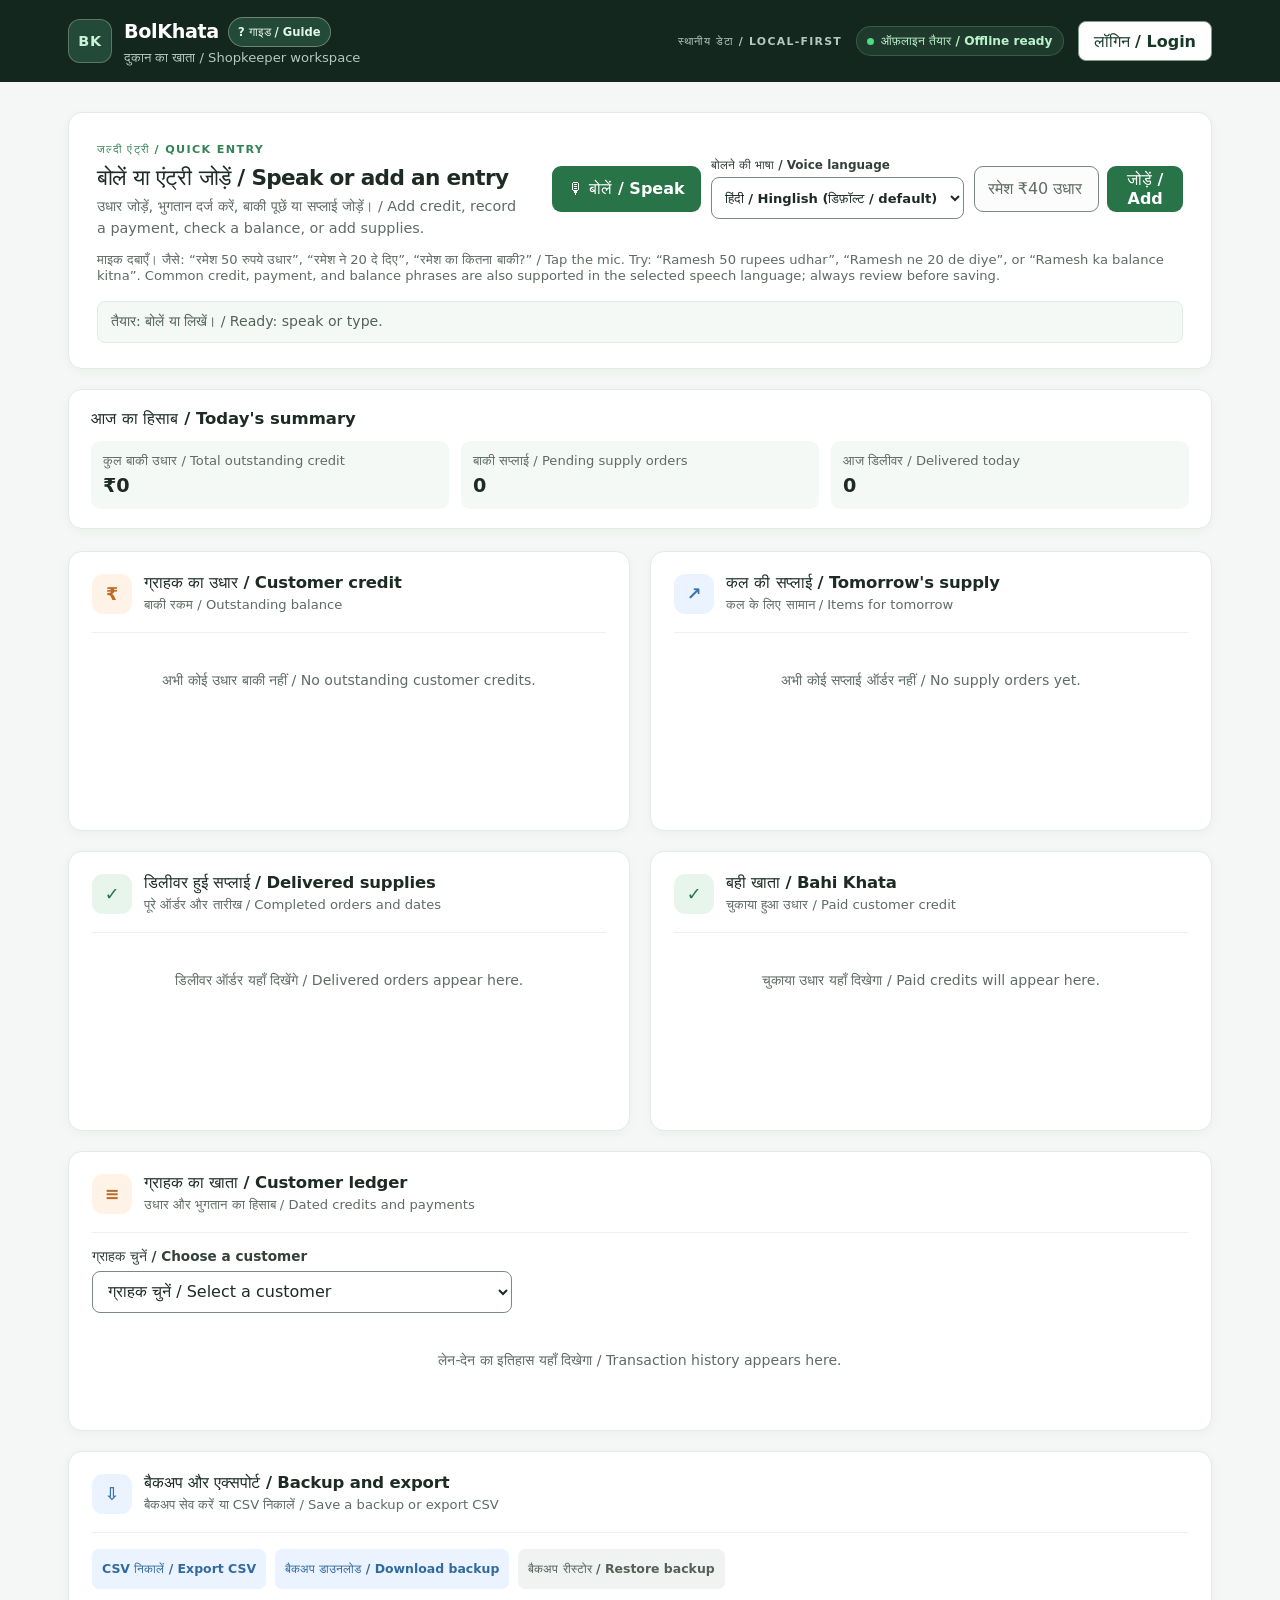
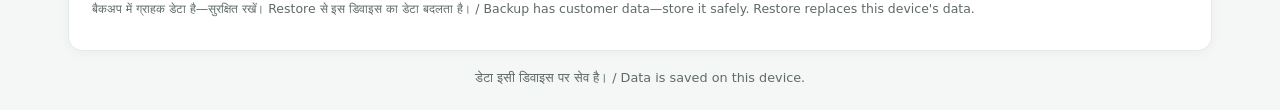
==== commit 493b36b9: "Add files via upload" ====
--- a/khata.html
+++ b/khata.html
@@ -1,335 +1,335 @@
-<!DOCTYPE html>
-<html lang="en">
-<head>
-  <meta charset="UTF-8" />
-  <meta name="viewport" content="width=device-width, initial-scale=1.0" />
-  <meta name="theme-color" content="#14271f" />
-  <meta name="description" content="Offline-first shopkeeper workspace for recording customer credit, tracking supply orders, and keeping paid and delivered records." />
-  <meta property="og:type" content="website" />
-  <meta property="og:title" content="BolKhata - Digital Khata for Shopkeepers" />
-  <meta property="og:description" content="Record customer credit and supply orders, and keep paid and delivered records in one offline-first workspace." />
-  <meta property="og:locale" content="en_IN" />
-  <meta property="og:site_name" content="BolKhata" />
-  <meta name="twitter:card" content="summary" />
-  <meta name="twitter:title" content="BolKhata - Digital Khata for Shopkeepers" />
-  <meta name="twitter:description" content="Record customer credit and supply orders, and keep paid and delivered records in one offline-first workspace." />
-  <meta name="application-name" content="BolKhata" />
-  <title>BolKhata - Digital Khata &amp; Shopkeeper Workspace</title>
-  <link rel="stylesheet" href="khata.css" />
-  <script type="application/ld+json">
-    {
-      "@context": "https://schema.org",
-      "@type": "WebApplication",
-      "name": "BolKhata",
-      "description": "Offline-first shopkeeper workspace for customer credit and supply orders.",
-      "applicationCategory": "BusinessApplication",
-      "operatingSystem": "Web browser",
-      "inLanguage": ["en-IN", "hi-IN"]
-    }
-  </script>
-</head>
-<body>
-  <a class="skip-link" href="#mainContent">मुख्य सामग्री पर जाएँ / Skip to main content</a>
-  <header class="topbar">
-    <div class="topbar-inner">
-      <div class="brand">
-        <div class="brand-mark" aria-hidden="true">BK</div>
-        <div>
-          <div class="brand-title-row">
-            <h1>BolKhata</h1>
-            <button id="openGuideBtn" class="header-guide-btn" type="button" aria-label="गाइड खोलें / Open BolKhata guide">? गाइड / Guide</button>
-          </div>
-          <p>दुकान का खाता / Shopkeeper workspace</p>
-        </div>
-      </div>
-      <div class="header-status">
-        <span class="workspace-label">स्थानीय डेटा / LOCAL-FIRST</span>
-        <div id="offlineBadge" class="offline-badge" role="status" aria-live="polite" aria-atomic="true">ऑफ़लाइन तैयार / Offline ready</div>
-        <button id="openAccountBtn" class="header-account-btn" type="button">लॉगिन / Login</button>
-      </div>
-    </div>
-  </header>
-
-  <dialog id="accountDialog" class="account-dialog" aria-labelledby="accountDialogTitle">
-    <div class="account-dialog-content">
-      <div class="account-dialog-header">
-        <div>
-          <span class="eyebrow">बोलखाता खाता / BOLKHATA ACCOUNT</span>
-          <h2 id="accountDialogTitle">लॉगिन / Login</h2>
-        </div>
-        <button id="closeAccountBtn" class="account-close-btn" type="button" aria-label="खाता विंडो बंद करें / Close account window">×</button>
-      </div>
-      <form id="authForm" class="auth-form">
-        <div id="signupProfileFields" class="auth-profile-fields" hidden>
-          <div class="auth-field">
-            <label for="signupName">आपका नाम / Your name</label>
-            <input id="signupName" name="name" type="text" autocomplete="name" maxlength="100" />
-          </div>
-          <div class="auth-field">
-            <label for="signupProfession">पेशा या काम / Profession or business</label>
-            <input id="signupProfession" name="profession" type="text" autocomplete="organization-title" maxlength="100" placeholder="दुकानदार, दर्ज़ी, किसान / Shopkeeper, tailor, farmer" />
-          </div>
-          <div class="auth-field">
-            <label for="signupSpeechLanguage"><span lang="hi">एक अतिरिक्त बोलने की भाषा</span> / One extra voice language (optional)</label>
-            <select id="signupSpeechLanguage" name="additional_language">
-                <option value="">सिर्फ़ हिंदी / Hinglish only</option>
-            </select>
-          </div>
-        </div>
-        <div class="auth-field">
-          <label for="authEmail">ईमेल / Email</label>
-          <input id="authEmail" name="email" type="email" autocomplete="email" required />
-        </div>
-        <div class="auth-field">
-          <label for="authPassword">पासवर्ड / Password</label>
-          <input id="authPassword" name="password" type="password" autocomplete="current-password" minlength="6" required />
-        </div>
-        <div class="auth-actions">
-          <button id="authSubmitBtn" class="btn-small btn-save" type="submit">लॉगिन / Sign in</button>
-          <button id="authModeToggle" class="auth-mode-toggle" type="button">नए हैं? खाता बनाएँ / New? Create account</button>
-        </div>
-      </form>
-      <div id="accountControls" class="account-controls" hidden>
-        <p id="accountLabel" class="account-label"></p>
-        <form id="profileForm" class="profile-form">
-          <div class="auth-field">
-            <label for="profileName">आपका नाम / Your name</label>
-            <input id="profileName" name="name" type="text" autocomplete="name" maxlength="100" required />
-          </div>
-          <div class="auth-field">
-            <label for="profileProfession">पेशा या काम / Profession or business</label>
-            <input id="profileProfession" name="profession" type="text" autocomplete="organization-title" maxlength="100" placeholder="अपना पेशा लिखें / Enter your profession" required />
-          </div>
-          <div class="auth-field">
-            <label for="profileSpeechLanguage"><span lang="hi">एक अतिरिक्त बोलने की भाषा</span> / One extra voice language (optional)</label>
-            <select id="profileSpeechLanguage" name="additional_language">
-              <option value="">सिर्फ़ हिंदी / Hinglish only</option>
-            </select>
-          </div>
-          <button id="saveProfileBtn" class="btn-small btn-edit" type="submit">जानकारी सेव करें / Save details</button>
-        </form>
-        <div class="account-actions">
-          <button id="syncNowBtn" class="btn-small btn-edit" type="button">अभी सिंक करें / Sync now</button>
-          <button id="signOutBtn" class="btn-small btn-clear" type="button">लॉगआउट / Sign out</button>
-        </div>
-      </div>
-      <p id="syncStatus" class="sync-status" role="status" aria-live="polite" aria-atomic="true">लॉगिन नहीं है—डेटा इसी डिवाइस पर सेव है। / Signed out—data stays on this device.</p>
-    </div>
-  </dialog>
-
-  <dialog id="guideDialog" class="account-dialog guide-dialog" aria-labelledby="guideDialogTitle">
-    <div class="account-dialog-content">
-      <div class="account-dialog-header">
-        <div>
-          <span class="eyebrow">मदद और निर्देश / HELP &amp; GUIDELINES</span>
-          <h2 id="guideDialogTitle">BolKhata कैसे इस्तेमाल करें / How to use BolKhata</h2>
-        </div>
-        <button id="closeGuideBtn" class="account-close-btn" type="button" aria-label="गाइड बंद करें / Close guide">×</button>
-      </div>
-      <div class="guide-grid">
-        <section class="guide-card" aria-labelledby="guideVoiceTitle">
-          <h3 id="guideVoiceTitle">🎙 बोलकर एंट्री / Voice entries</h3>
-          <p>माइक दबाएँ, साफ़ बोलें, फिर सुनी हुई एंट्री जाँचें। सही हो तभी पुष्टि करके सेव करें। गलत हो तो रद्द करके दोबारा बोलें।</p>
-          <p>Tap the mic, speak clearly, review what was heard, and confirm only if it is correct. Cancel and try again if it is wrong.</p>
-          <ul>
-            <li><strong>उधार / Credit:</strong> “Amit 50 rupay udhar” — कोई भी बोला हुआ नाम नया हो तो पुष्टि के बाद जुड़ जाएगा। / Any spoken name can be added as a new customer after confirmation.</li>
-            <li><strong>भुगतान / Payment:</strong> “Ramesh ne 40 rupay de diye” — Ramesh के खाते से ₹40 कटेंगे। भुगतान के लिए ग्राहक पहले से खाता में होना चाहिए।</li>
-            <li><strong>बाकी पूछें / Check balance:</strong> “Ramesh ka balance kitna hai?”</li>
-          </ul>
-          <p class="guide-note"><strong>नाम ज़रूरी है / Name required:</strong> “50 rupay de diye” या “50 rupay udhar” में नाम नहीं है, इसलिए एंट्री सेव नहीं होगी। भुगतान बाकी से ज़्यादा हो तो भी सेव नहीं होगा।</p>
-        </section>
-
-        <section class="guide-card" aria-labelledby="guideSupplyTitle">
-          <h3 id="guideSupplyTitle">📦 सप्लाई / Supplies</h3>
-          <p>सामान और मात्रा बोलें या लिखें, जैसे “2 kg sugar” या “1 litre milk order”। यह Tomorrow’s supply में जुड़ता है।</p>
-          <p>Speak or type an item and quantity, such as “2 kg sugar” or “1 litre milk order”. It appears under Tomorrow’s supply.</p>
-          <ul>
-            <li>ऑर्डर बदलने के लिए <strong>बदलें / Edit</strong> चुनें।</li>
-            <li>ऑर्डर हटाने के लिए <strong>रद्द / Cancel</strong> चुनें।</li>
-            <li>डिलीवरी के बाद <strong>हो गया / Done</strong> चुनें; वह Delivered supplies में जाएगा।</li>
-          </ul>
-        </section>
-
-        <section class="guide-card" aria-labelledby="guideRecordsTitle">
-          <h3 id="guideRecordsTitle">📒 हिसाब और रिकॉर्ड / Accounts &amp; records</h3>
-          <ul>
-            <li><strong>Customer credit:</strong> ग्राहकों का बाकी देखें; उपलब्ध विकल्पों से रकम बदलें या WhatsApp पर रिमाइंडर साझा करें।</li>
-            <li><strong>Customer ledger:</strong> ग्राहक चुनकर बाकी और लेन-देन का इतिहास द��खें; पूरा हिसाब डाउनलोड या हाल की एंट्री साझा करें।</li>
-            <li><strong>Bahi Khata:</strong> दर्ज किए गए भुगतानों का रिकॉर्ड देखें।</li>
-            <li><strong>Backup and export:</strong> CSV निकालें, backup डाउनलोड करें या backup restore करें। Backup में निजी ग्राहक डेटा होता है—इसे सुरक्षित रखें।</li>
-          </ul>
-        </section>
-
-        <section class="guide-card" aria-labelledby="guideDataTitle">
-          <h3 id="guideDataTitle">🔒 डेटा और आवाज़ / Data &amp; voice privacy</h3>
-          <ul>
-            <li>लॉगिन के बिना डेटा इसी ब्राउज़र/डिवाइस में रहता है। अपने खाते में लॉगिन करके अपने डेटा को डिवाइसों के बीच sync करें।</li>
-            <li>बोलने की पहचान आपके browser की speech सुविधा करती है; इसके लिए mic permission चाहिए और कभी-कभी internet भी।</li>
-            <li>BolKhata आवाज़ को paid Sarvam या Anthropic AI API पर नहीं भेजता। पहचान की उपलब्धता browser पर निर्भर है।</li>
-          </ul>
-        </section>
-      </div>
-    </div>
-  </dialog>
-
-  <main id="mainContent" class="dashboard">
-    <section class="voice-panel" aria-labelledby="voiceTitle">
-      <div class="voice-copy">
-        <span class="eyebrow">जल्दी एंट्री / QUICK ENTRY</span>
-        <h2 id="voiceTitle">बोलें या एंट्री जोड़ें / Speak or add an entry</h2>
-        <p><span lang="hi">उधार जोड़ें, भुगतान दर्ज करें, बाकी पूछें या सप्लाई जोड़ें।</span> / Add credit, record a payment, check a balance, or add supplies.</p>
-      </div>
-      <div class="voice-controls">
-        <button id="micBtn" class="mic-btn" type="button" aria-pressed="false" aria-describedby="statusBox"><span aria-hidden="true">🎙</span> बोलें / Speak</button>
-        <label class="voice-language-control" for="voiceLanguageSelect">
-          <span><span lang="hi">बोलने की भाषा</span> / Voice language</span>
-          <select id="voiceLanguageSelect">
-            <option value="hi-IN">हिंदी / Hinglish (डिफ़ॉल्ट / default)</option>
-          </select>
-        </label>
-        <form id="quickAddForm" class="quick-add">
-          <label class="sr-only" for="quickAddInput">उधार या सप्लाई लिखें / Enter credit or supply</label>
-          <input id="quickAddInput" type="text" placeholder="रमेश ₹40 उधार / Ramesh ₹40" autocomplete="off" aria-describedby="transactionHint" />
-          <button class="quick-add-btn" type="submit">जोड़ें / Add</button>
-        </form>
-      </div>
-      <p id="transactionHint" class="hint"><span lang="hi">माइक दबाएँ। जैसे: “रमेश 50 रुपये उधार”, “रमेश ने 20 दे दिए”, “रमेश का कितना बाकी?”</span> / Tap the mic. Try: “Ramesh 50 rupees udhar”, “Ramesh ne 20 de diye”, or “Ramesh ka balance kitna”. Hindi/Hinglish is the best-supported parser language.</p>
-      <div id="statusBox" class="status" role="status" aria-live="polite" aria-atomic="true">तैयार: बोलें या लिखें। / Ready: speak or type.</div>
-      <section id="voiceReview" class="voice-review" aria-labelledby="voiceReviewTitle" hidden>
-        <h3 id="voiceReviewTitle">आवाज़ की एंट्री जाँचें / Review voice entries</h3>
-        <p id="voiceTranscript" class="voice-transcript"></p>
-        <ul id="voiceReviewEntries" class="voice-review-entries"></ul>
-        <p id="voiceReviewError" class="voice-review-error" role="alert" hidden></p>
-        <div class="voice-review-actions">
-          <button id="confirmVoiceEntries" class="btn-small btn-save" type="button">पुष्टि करके सेव करें / Confirm and save</button>
-          <button id="cancelVoiceEntries" class="btn-small btn-clear" type="button">रद्द / Cancel</button>
-        </div>
-      </section>
-    </section>
-
-    <section class="summary-panel" aria-labelledby="summaryTitle">
-      <h2 id="summaryTitle">आज का हिसाब / Today's summary</h2>
-      <dl class="summary-metrics">
-        <div>
-          <dt>कुल बाकी उधार / Total outstanding credit</dt>
-          <dd id="summaryOutstanding">₹0</dd>
-        </div>
-        <div>
-          <dt>बाकी सप्लाई / Pending supply orders</dt>
-          <dd id="summaryPending">0</dd>
-        </div>
-        <div>
-          <dt>आज डिलीवर / Delivered today</dt>
-          <dd id="summaryDelivered">0</dd>
-        </div>
-      </dl>
-    </section>
-
-    <div class="workspace-grid">
-      <section class="workspace-panel" aria-labelledby="khataTitle">
-        <div class="panel-header">
-          <div class="panel-icon credit-icon" aria-hidden="true">₹</div>
-          <div>
-            <h2 id="khataTitle">ग्राहक का उधार / Customer credit</h2>
-            <p>बाकी रकम / Outstanding balance</p>
-          </div>
-        </div>
-        <div id="khataList" class="record-list" role="list" aria-label="बाकी ग्राहक उधार / Outstanding customer credits">
-          <div class="empty-state" role="listitem">उधार लोड हो रहा है / Loading credit...</div>
-        </div>
-      </section>
-
-      <section class="workspace-panel" aria-labelledby="orderTitle">
-        <div class="panel-header">
-          <div class="panel-icon order-icon" aria-hidden="true">↗</div>
-          <div>
-            <h2 id="orderTitle">कल की सप्लाई / Tomorrow's supply</h2>
-            <p>कल के लिए सामान / Items for tomorrow</p>
-          </div>
-        </div>
-        <div id="orderList" class="record-list" role="list" aria-label="कल की सप्लाई / Tomorrow's supply orders">
-          <div class="empty-state" role="listitem">सप्लाई लोड हो रही है / Loading supplies...</div>
-        </div>
-      </section>
-
-      <section class="workspace-panel delivered-panel" aria-labelledby="deliveredTitle">
-        <div class="panel-header">
-          <div class="panel-icon delivered-icon" aria-hidden="true">✓</div>
-          <div>
-            <h2 id="deliveredTitle">डिलीवर हुई सप्लाई / Delivered supplies</h2>
-            <p>पूरे ऑर्डर और तारीख / Completed orders and dates</p>
-          </div>
-        </div>
-        <div id="deliveredList" class="record-list" role="list" aria-label="डिलीवर हुई सप्लाई / Delivered supply orders">
-          <div class="empty-state" role="listitem">डिलीवरी लोड हो रही है / Loading deliveries...</div>
-        </div>
-      </section>
-
-      <section class="workspace-panel paid-panel" aria-labelledby="paidTitle">
-        <div class="panel-header">
-          <div class="panel-icon paid-icon" aria-hidden="true">✓</div>
-          <div>
-            <h2 id="paidTitle">बही खाता / Bahi Khata</h2>
-            <p>चुकाया हुआ उधार / Paid customer credit</p>
-          </div>
-        </div>
-        <div id="paidList" class="record-list" role="list" aria-label="चुकाया ग्राहक उधार / Paid customer credits">
-          <div class="empty-state" role="listitem">चुकाया उधार लोड हो रहा है / Loading paid credits...</div>
-        </div>
-      </section>
-
-      <section class="workspace-panel ledger-panel" aria-labelledby="ledgerTitle">
-        <div class="panel-header">
-          <div class="panel-icon credit-icon" aria-hidden="true">≡</div>
-          <div>
-            <h2 id="ledgerTitle">ग्राहक का खाता / Customer ledger</h2>
-            <p>उधार और भुगतान का हिसाब / Dated credits and payments</p>
-          </div>
-        </div>
-        <div class="ledger-filter">
-          <label for="ledgerCustomer">ग्राहक चुनें / Choose a customer</label>
-          <select id="ledgerCustomer" aria-describedby="ledgerHint">
-            <option value="">ग्राहक चुनें / Select a customer</option>
-          </select>
-        </div>
-        <p id="ledgerHint" class="sr-only">खाते का हिसाब देखने के लिए ग्राहक चुनें / Choose a customer to see account activity.</p>
-        <div id="customerStatement" class="customer-statement" hidden>
-          <div class="customer-balance">
-            <span>अभी बाकी / Current balance</span>
-            <strong id="customerCurrentBalance">₹0</strong>
-          </div>
-          <div class="statement-actions">
-            <button id="downloadCustomerStatement" class="btn-small btn-edit" type="button" disabled>पूरा हिसाब डाउनलोड / Download full statement</button>
-            <button id="shareCustomerStatement" class="btn-small btn-whatsapp" type="button" disabled>हाल का हिसाब भेजें / Share recent activity</button>
-          </div>
-          <p class="record-meta">पूरा इतिहास डाउनलोड होगा। व्हाट्सऐप पर हाल की 10 एंट्री जाएँगी। / Download includes full history; WhatsApp shares the latest 10 entries.</p>
-        </div>
-        <div id="ledgerList" class="record-list" role="list" aria-label="चुने ग्राहक का खाता / Selected customer's ledger">
-          <div class="empty-state" role="listitem">हिसाब देखने के लिए ग्राहक चुनें / Choose a customer to view the ledger.</div>
-        </div>
-      </section>
-    </div>
-
-    <section class="workspace-panel data-tools-panel" aria-labelledby="dataToolsTitle">
-      <div class="panel-header">
-        <div class="panel-icon order-icon" aria-hidden="true">⇩</div>
-        <div>
-          <h2 id="dataToolsTitle">बैकअप और एक्सपोर्ट / Backup and export</h2>
-          <p>बैकअप सेव करें या CSV निकालें / Save a backup or export CSV</p>
-        </div>
-      </div>
-      <div class="data-tools-actions">
-        <button id="exportCsvBtn" class="btn-small btn-edit" type="button" disabled>CSV निकालें / Export CSV</button>
-        <button id="downloadBackupBtn" class="btn-small btn-edit" type="button" disabled>बैकअप डाउनलोड / Download backup</button>
-        <button id="restoreBackupBtn" class="btn-small btn-clear" type="button" disabled>बैकअप रीस्टोर / Restore backup</button>
-        <input id="backupFileInput" class="sr-only" type="file" accept=".json,application/json" aria-label="बोलखाता JSON बैकअप चुनें / Choose a BolKhata JSON backup" tabindex="-1" />
-      </div>
-      <p class="record-meta"><span lang="hi">बैकअप में ग्राहक डेटा है—सुरक्षित रखें। Restore से इस डिवाइस का डेटा बदलता है।</span> / Backup has customer data—store it safely. Restore replaces this device's data.</p>
-    </section>
-
-    <footer class="dashboard-footer"><span lang="hi">डेटा इसी डिवाइस पर सेव है।</span> / Data is saved on this device.</footer>
-  </main>
-
-  <script src="khata.js"></script>
-</body>
-</html>
+<!DOCTYPE html>
+<html lang="en">
+<head>
+  <meta charset="UTF-8" />
+  <meta name="viewport" content="width=device-width, initial-scale=1.0" />
+  <meta name="theme-color" content="#14271f" />
+  <meta name="description" content="Offline-first shopkeeper workspace for recording customer credit, tracking supply orders, and keeping paid and delivered records." />
+  <meta property="og:type" content="website" />
+  <meta property="og:title" content="BolKhata - Digital Khata for Shopkeepers" />
+  <meta property="og:description" content="Record customer credit and supply orders, and keep paid and delivered records in one offline-first workspace." />
+  <meta property="og:locale" content="en_IN" />
+  <meta property="og:site_name" content="BolKhata" />
+  <meta name="twitter:card" content="summary" />
+  <meta name="twitter:title" content="BolKhata - Digital Khata for Shopkeepers" />
+  <meta name="twitter:description" content="Record customer credit and supply orders, and keep paid and delivered records in one offline-first workspace." />
+  <meta name="application-name" content="BolKhata" />
+  <title>BolKhata - Digital Khata &amp; Shopkeeper Workspace</title>
+  <link rel="stylesheet" href="khata.css" /> 
+  <script type="application/ld+json">  
+    {
+      "@context": "https://schema.org",
+      "@type": "WebApplication",
+      "name": "BolKhata",
+      "description": "Offline-first shopkeeper workspace for customer credit and supply orders.",
+      "applicationCategory": "BusinessApplication",
+      "operatingSystem": "Web browser",
+      "inLanguage": ["en-IN", "hi-IN"]
+    }
+  </script>
+</head>   
+<body> 
+  <a class="skip-link" href="#mainContent">मुख्य सामग्री पर जाएँ / Skip to main content</a>
+  <header class="topbar">
+    <div class="topbar-inner">
+      <div class="brand">
+        <div class="brand-mark" aria-hidden="true">BK</div>
+        <div>
+          <div class="brand-title-row">
+            <h1>BolKhata</h1>
+            <button id="openGuideBtn" class="header-guide-btn" type="button" aria-label="गाइड खोलें / Open BolKhata guide">? गाइड / Guide</button>
+          </div>
+          <p>दुकान का खाता / Shopkeeper workspace</p>
+        </div>
+      </div>
+      <div class="header-status">
+        <span class="workspace-label">स्थानीय डेटा / LOCAL-FIRST</span>
+        <div id="offlineBadge" class="offline-badge" role="status" aria-live="polite" aria-atomic="true">ऑफ़लाइन तैयार / Offline ready</div>
+        <button id="openAccountBtn" class="header-account-btn" type="button">लॉगिन / Login</button>
+      </div>
+    </div>
+  </header>
+
+  <dialog id="accountDialog" class="account-dialog" aria-labelledby="accountDialogTitle">
+    <div class="account-dialog-content">
+      <div class="account-dialog-header">
+        <div>
+          <span class="eyebrow">बोलखाता खाता / BOLKHATA ACCOUNT</span>
+          <h2 id="accountDialogTitle">लॉगिन / Login</h2>
+        </div>
+        <button id="closeAccountBtn" class="account-close-btn" type="button" aria-label="खाता विंडो बंद करें / Close account window">×</button>
+      </div>
+      <form id="authForm" class="auth-form">
+        <div id="signupProfileFields" class="auth-profile-fields" hidden>
+          <div class="auth-field">
+            <label for="signupName">आपका नाम / Your name</label>
+            <input id="signupName" name="name" type="text" autocomplete="name" maxlength="100" />
+          </div>
+          <div class="auth-field">
+            <label for="signupProfession">पेशा या काम / Profession or business</label>
+            <input id="signupProfession" name="profession" type="text" autocomplete="organization-title" maxlength="100" placeholder="दुकानदार, दर्ज़ी, किसान / Shopkeeper, tailor, farmer" />
+          </div>
+          <div class="auth-field">
+            <label for="signupSpeechLanguage"><span lang="hi">एक अतिरिक्त बोलने की भाषा</span> / One extra voice language (optional)</label>
+            <select id="signupSpeechLanguage" name="additional_language">
+                <option value="">सिर्फ़ हिंदी / Hinglish only</option>
+            </select>
+          </div>
+        </div>
+        <div class="auth-field">
+          <label for="authEmail">ईमेल / Email</label>
+          <input id="authEmail" name="email" type="email" autocomplete="email" required />
+        </div>
+        <div class="auth-field">
+          <label for="authPassword">पासवर्ड / Password</label>
+          <input id="authPassword" name="password" type="password" autocomplete="current-password" minlength="6" required />
+        </div>
+        <div class="auth-actions">
+          <button id="authSubmitBtn" class="btn-small btn-save" type="submit">लॉगिन / Sign in</button>
+          <button id="authModeToggle" class="auth-mode-toggle" type="button">नए हैं? खाता बनाएँ / New? Create account</button>
+        </div>
+      </form>
+      <div id="accountControls" class="account-controls" hidden>
+        <p id="accountLabel" class="account-label"></p>
+        <form id="profileForm" class="profile-form">
+          <div class="auth-field">
+            <label for="profileName">आपका नाम / Your name</label>
+            <input id="profileName" name="name" type="text" autocomplete="name" maxlength="100" required />
+          </div>
+          <div class="auth-field">
+            <label for="profileProfession">पेशा या काम / Profession or business</label>
+            <input id="profileProfession" name="profession" type="text" autocomplete="organization-title" maxlength="100" placeholder="अपना पेशा लिखें / Enter your profession" required />
+          </div>
+          <div class="auth-field">
+            <label for="profileSpeechLanguage"><span lang="hi">एक अतिरिक्त बोलने की भाषा</span> / One extra voice language (optional)</label>
+            <select id="profileSpeechLanguage" name="additional_language">
+              <option value="">सिर्फ़ हिंदी / Hinglish only</option>
+            </select>
+          </div>
+          <button id="saveProfileBtn" class="btn-small btn-edit" type="submit">जानकारी सेव करें / Save details</button>
+        </form>
+        <div class="account-actions">
+          <button id="syncNowBtn" class="btn-small btn-edit" type="button">अभी सिंक करें / Sync now</button>
+          <button id="signOutBtn" class="btn-small btn-clear" type="button">लॉगआउट / Sign out</button>
+        </div>
+      </div>
+      <p id="syncStatus" class="sync-status" role="status" aria-live="polite" aria-atomic="true">लॉगिन नहीं है—डेटा इसी डिवाइस पर सेव है। / Signed out—data stays on this device.</p>
+    </div>
+  </dialog>
+
+  <dialog id="guideDialog" class="account-dialog guide-dialog" aria-labelledby="guideDialogTitle">
+    <div class="account-dialog-content">
+      <div class="account-dialog-header">
+        <div>
+          <span class="eyebrow">मदद और निर्देश / HELP &amp; GUIDELINES</span>
+          <h2 id="guideDialogTitle">BolKhata कैसे इस्तेमाल करें / How to use BolKhata</h2>
+        </div>
+        <button id="closeGuideBtn" class="account-close-btn" type="button" aria-label="गाइड बंद करें / Close guide">×</button>
+      </div>
+      <div class="guide-grid">
+        <section class="guide-card" aria-labelledby="guideVoiceTitle">
+          <h3 id="guideVoiceTitle">🎙 बोलकर एंट्री / Voice entries</h3>
+          <p>माइक दबाएँ, साफ़ बोलें, फिर सुनी हुई एंट्री जाँचें। सही हो तभी पुष्टि करके सेव करें। गलत हो तो रद्द करके दोबारा बोलें।</p>
+          <p>Tap the mic, speak clearly, review what was heard, and confirm only if it is correct. Cancel and try again if it is wrong.</p>
+          <ul>
+            <li><strong>उधार / Credit:</strong> “Amit 50 rupay udhar” — कोई भी बोला हुआ नाम नया हो तो पुष्टि के बाद जुड़ जाएगा। / Any spoken name can be added as a new customer after confirmation.</li>
+            <li><strong>भुगतान / Payment:</strong> “Ramesh ne 40 rupay de diye” — Ramesh के खाते से ₹40 कटेंगे। भुगतान के लिए ग्राहक पहले से खाता में होना चाहिए।</li>
+            <li><strong>बाकी पूछें / Check balance:</strong> “Ramesh ka balance kitna hai?”</li>
+          </ul>
+          <p class="guide-note"><strong>नाम ज़रूरी है / Name required:</strong> “50 rupay de diye” या “50 rupay udhar” में नाम नहीं है, इसलिए एंट्री सेव नहीं होगी। भुगतान बाकी से ज़्यादा हो तो भी सेव नहीं होगा।</p>
+        </section>
+
+        <section class="guide-card" aria-labelledby="guideSupplyTitle">
+          <h3 id="guideSupplyTitle">📦 सप्लाई / Supplies</h3>
+          <p>सामान और मात्रा बोलें या लिखें, जैसे “2 kg sugar” या “1 litre milk order”। यह Tomorrow’s supply में जुड़ता है।</p>
+          <p>Speak or type an item and quantity, such as “2 kg sugar” or “1 litre milk order”. It appears under Tomorrow’s supply.</p>
+          <ul>
+            <li>ऑर्डर बदलने के लिए <strong>बदलें / Edit</strong> चुनें।</li>
+            <li>ऑर्डर हटाने के लिए <strong>रद्द / Cancel</strong> चुनें।</li>
+            <li>डिलीवरी के बाद <strong>हो गया / Done</strong> चुनें; वह Delivered supplies में जाएगा।</li>
+          </ul>
+        </section>
+
+        <section class="guide-card" aria-labelledby="guideRecordsTitle">
+          <h3 id="guideRecordsTitle">📒 हिसाब और रिकॉर्ड / Accounts &amp; records</h3>
+          <ul>
+            <li><strong>Customer credit:</strong> ग्राहकों का बाकी देखें; उपलब्ध विकल्पों से रकम बदलें या WhatsApp पर रिमाइंडर साझा करें।</li>
+            <li><strong>Customer ledger:</strong> ग्राहक चुनकर बाकी और लेन-देन का इतिहास देखें; पूरा हिसाब डाउनलोड या हाल की एंट्री साझा करें।</li>
+            <li><strong>Bahi Khata:</strong> दर्ज किए गए भुगतानों का रिकॉर्ड देखें।</li>
+            <li><strong>Backup and export:</strong> CSV निकालें, backup डाउनलोड करें या backup restore करें। Backup में निजी ग्राहक डेटा होता है—इसे सुरक्षित रखें।</li>
+          </ul>
+        </section>
+
+        <section class="guide-card" aria-labelledby="guideDataTitle">
+          <h3 id="guideDataTitle">🔒 डेटा और आवाज़ / Data &amp; voice privacy</h3>
+          <ul>
+            <li>लॉगिन के बिना डेटा इसी ब्राउज़र/डिवाइस में रहता है। अपने खाते में लॉगिन करके अपने डेटा को डिवाइसों के बीच sync करें।</li>
+            <li>Offline आवाज़ के लिए पहली बार internet से जुड़ें और mic दबाएँ—supported browser चुनी भाषा का speech pack download करेगा। Download के बाद उसी browser और भाषा में mic offline चल सकता है; हर browser या भाषा में यह सुविधा नहीं है। / To use voice offline, connect once and tap the mic so a supported browser can download the selected language pack. Afterward, the mic can work offline in that browser for that language; not every browser or language supports this.</li>
+            <li>Mic permission चाहिए। Browser का online speech mode audio को अपनी speech service पर process कर सकता है। BolKhata audio को paid Sarvam या Anthropic AI API पर नहीं भेजता। / Microphone permission is required. The browser's online speech mode may process audio through its speech service. BolKhata does not send audio to paid Sarvam or Anthropic AI APIs.</li>
+          </ul>
+        </section>
+      </div>
+    </div>
+  </dialog> 
+
+  <main id="mainContent" class="dashboard">
+    <section class="voice-panel" aria-labelledby="voiceTitle">
+      <div class="voice-copy">
+        <span class="eyebrow">जल्दी एंट्री / QUICK ENTRY</span>
+        <h2 id="voiceTitle">बोलें या एंट्री जोड़ें / Speak or add an entry</h2>
+        <p><span lang="hi">उधार जोड़ें, भुगतान दर्ज करें, बाकी पूछें या सप्लाई जोड़ें।</span> / Add credit, record a payment, check a balance, or add supplies.</p>
+      </div>
+      <div class="voice-controls">
+        <button id="micBtn" class="mic-btn" type="button" aria-pressed="false" aria-describedby="statusBox"><span aria-hidden="true">🎙</span> बोलें / Speak</button>
+        <label class="voice-language-control" for="voiceLanguageSelect">
+          <span><span lang="hi">बोलने की भाषा</span> / Voice language</span>
+          <select id="voiceLanguageSelect">
+            <option value="hi-IN">हिंदी / Hinglish (डिफ़ॉल्ट / default)</option>
+          </select>
+        </label>
+        <form id="quickAddForm" class="quick-add">
+          <label class="sr-only" for="quickAddInput">उधार या सप्लाई लिखें / Enter credit or supply</label>
+          <input id="quickAddInput" type="text" placeholder="रमेश ₹40 उधार / Ramesh ₹40" autocomplete="off" aria-describedby="transactionHint" />
+          <button class="quick-add-btn" type="submit">जोड़ें / Add</button>
+        </form>
+      </div>
+      <p id="transactionHint" class="hint"><span lang="hi">माइक दबाएँ। जैसे: “रमेश 50 रुपये उधार”, “रमेश ने 20 दे दिए”, “रमेश का कितना बाकी?”</span> / Tap the mic. Try: “Ramesh 50 rupees udhar”, “Ramesh ne 20 de diye”, or “Ramesh ka balance kitna”. Common credit, payment, and balance phrases are also supported in the selected speech language; always review before saving.</p>
+      <div id="statusBox" class="status" role="status" aria-live="polite" aria-atomic="true">तैयार: बोलें या लिखें। / Ready: speak or type.</div>
+      <section id="voiceReview" class="voice-review" aria-labelledby="voiceReviewTitle" hidden>
+        <h3 id="voiceReviewTitle">आवाज़ की एंट्री जाँचें / Review voice entries</h3>
+        <p id="voiceTranscript" class="voice-transcript"></p>
+        <ul id="voiceReviewEntries" class="voice-review-entries"></ul>
+        <p id="voiceReviewError" class="voice-review-error" role="alert" hidden></p>
+        <div class="voice-review-actions">
+          <button id="confirmVoiceEntries" class="btn-small btn-save" type="button">पुष्टि करके सेव करें / Confirm and save</button>
+          <button id="cancelVoiceEntries" class="btn-small btn-clear" type="button">रद्द / Cancel</button>
+        </div>
+      </section>
+    </section>
+
+    <section class="summary-panel" aria-labelledby="summaryTitle">
+      <h2 id="summaryTitle">आज का हिसाब / Today's summary</h2>
+      <dl class="summary-metrics">
+        <div>
+          <dt>कुल बाकी उधार / Total outstanding credit</dt>
+          <dd id="summaryOutstanding">₹0</dd>
+        </div>
+        <div>
+          <dt>बाकी सप्लाई / Pending supply orders</dt>
+          <dd id="summaryPending">0</dd>
+        </div>
+        <div>
+          <dt>आज डिलीवर / Delivered today</dt>
+          <dd id="summaryDelivered">0</dd>
+        </div>
+      </dl>
+    </section>
+
+    <div class="workspace-grid">
+      <section class="workspace-panel" aria-labelledby="khataTitle">
+        <div class="panel-header">
+          <div class="panel-icon credit-icon" aria-hidden="true">₹</div>
+          <div>
+            <h2 id="khataTitle">ग्राहक का उधार / Customer credit</h2>
+            <p>बाकी रकम / Outstanding balance</p>
+          </div>
+        </div>
+        <div id="khataList" class="record-list" role="list" aria-label="बाकी ग्राहक उधार / Outstanding customer credits">
+          <div class="empty-state" role="listitem">उधार लोड हो रहा है / Loading credit...</div>
+        </div>
+      </section>
+
+      <section class="workspace-panel" aria-labelledby="orderTitle">
+        <div class="panel-header">
+          <div class="panel-icon order-icon" aria-hidden="true">↗</div>
+          <div>
+            <h2 id="orderTitle">कल की सप्लाई / Tomorrow's supply</h2>
+            <p>कल के लिए सामान / Items for tomorrow</p>
+          </div>
+        </div>
+        <div id="orderList" class="record-list" role="list" aria-label="कल की सप्लाई / Tomorrow's supply orders">
+          <div class="empty-state" role="listitem">सप्लाई लोड हो रही है / Loading supplies...</div>
+        </div>
+      </section>
+
+      <section class="workspace-panel delivered-panel" aria-labelledby="deliveredTitle">
+        <div class="panel-header">
+          <div class="panel-icon delivered-icon" aria-hidden="true">✓</div>
+          <div>
+            <h2 id="deliveredTitle">डिलीवर हुई सप्लाई / Delivered supplies</h2>
+            <p>पूरे ऑर्डर और तारीख / Completed orders and dates</p>
+          </div>
+        </div>
+        <div id="deliveredList" class="record-list" role="list" aria-label="डिलीवर हुई सप्लाई / Delivered supply orders">
+          <div class="empty-state" role="listitem">डिलीवरी लोड हो रही है / Loading deliveries...</div>
+        </div>
+      </section>
+
+      <section class="workspace-panel paid-panel" aria-labelledby="paidTitle">
+        <div class="panel-header">
+          <div class="panel-icon paid-icon" aria-hidden="true">✓</div>
+          <div>
+            <h2 id="paidTitle">बही खाता / Bahi Khata</h2>
+            <p>चुकाया हुआ उधार / Paid customer credit</p>
+          </div>
+        </div>
+        <div id="paidList" class="record-list" role="list" aria-label="चुकाया ग्राहक उधार / Paid customer credits">
+          <div class="empty-state" role="listitem">चुकाया उधार लोड हो रहा है / Loading paid credits...</div>
+        </div>
+      </section>
+
+      <section class="workspace-panel ledger-panel" aria-labelledby="ledgerTitle">
+        <div class="panel-header">
+          <div class="panel-icon credit-icon" aria-hidden="true">≡</div>
+          <div>
+            <h2 id="ledgerTitle">ग्राहक का खाता / Customer ledger</h2>
+            <p>उधार और भुगतान का हिसाब / Dated credits and payments</p>
+          </div>
+        </div>
+        <div class="ledger-filter">
+          <label for="ledgerCustomer">ग्राहक चुनें / Choose a customer</label>
+          <select id="ledgerCustomer" aria-describedby="ledgerHint">
+            <option value="">ग्राहक चुनें / Select a customer</option>
+          </select>
+        </div>
+        <p id="ledgerHint" class="sr-only">खाते का हिसाब देखने के लिए ग्राहक चुनें / Choose a customer to see account activity.</p>
+        <div id="customerStatement" class="customer-statement" hidden>
+          <div class="customer-balance">
+            <span>अभी बाकी / Current balance</span>
+            <strong id="customerCurrentBalance">₹0</strong>
+          </div>
+          <div class="statement-actions">
+            <button id="downloadCustomerStatement" class="btn-small btn-edit" type="button" disabled>पूरा हिसाब डाउनलोड / Download full statement</button>
+            <button id="shareCustomerStatement" class="btn-small btn-whatsapp" type="button" disabled>हाल का हिसाब भेजें / Share recent activity</button>
+          </div>
+          <p class="record-meta">पूरा इतिहास डाउनलोड होगा। व्हाट्सऐप पर हाल की 10 एंट्री जाएँगी। / Download includes full history; WhatsApp shares the latest 10 entries.</p>
+        </div>
+        <div id="ledgerList" class="record-list" role="list" aria-label="चुने ग्राहक का खाता / Selected customer's ledger">
+          <div class="empty-state" role="listitem">हिसाब देखने के लिए ग्राहक चुनें / Choose a customer to view the ledger.</div>
+        </div>
+      </section>
+    </div>
+
+    <section class="workspace-panel data-tools-panel" aria-labelledby="dataToolsTitle">
+      <div class="panel-header">
+        <div class="panel-icon order-icon" aria-hidden="true">⇩</div>
+        <div>
+          <h2 id="dataToolsTitle">बैकअप और एक्सपोर्ट / Backup and export</h2>
+          <p>बैकअप सेव करें या CSV निकालें / Save a backup or export CSV</p>
+        </div>
+      </div>
+      <div class="data-tools-actions">
+        <button id="exportCsvBtn" class="btn-small btn-edit" type="button" disabled>CSV निकालें / Export CSV</button>
+        <button id="downloadBackupBtn" class="btn-small btn-edit" type="button" disabled>बैकअप डाउनलोड / Download backup</button>
+        <button id="restoreBackupBtn" class="btn-small btn-clear" type="button" disabled>बैकअप रीस्टोर / Restore backup</button>
+        <input id="backupFileInput" class="sr-only" type="file" accept=".json,application/json" aria-label="बोलखाता JSON बैकअप चुनें / Choose a BolKhata JSON backup" tabindex="-1" />
+      </div>
+      <p class="record-meta"><span lang="hi">बैकअप में ग्राहक डेटा है—सुरक्षित रखें। Restore से इस डिवाइस का डेटा बदलता है।</span> / Backup has customer data—store it safely. Restore replaces this device's data.</p>
+    </section>
+
+    <footer class="dashboard-footer"><span lang="hi">डेटा इसी डिवाइस पर सेव है।</span> / Data is saved on this device.</footer>
+  </main>
+
+  <script src="khata.js"></script>
+</body>
+</html>
--- a/khata.css
+++ b/khata.css
@@ -1,227 +1,227 @@
-:root {
-  color-scheme: light;
-  font-family: Inter, ui-sans-serif, system-ui, -apple-system, BlinkMacSystemFont, "Segoe UI", sans-serif;
-  color: #1d2b24;
-  background: #f4f7f5;
-  font-synthesis: none;
-  text-rendering: optimizeLegibility;
-}
-
-* { box-sizing: border-box; }
-
-body { min-width: 320px; margin: 0; background: #f4f7f5; color: #1d2b24; }
-button, input, select { font: inherit; }
-a:focus-visible, button:focus-visible, input:focus-visible, select:focus-visible {
-  outline: 3px solid #155c39;
-  outline-offset: 3px;
-}
-
-.skip-link {
-  position: absolute;
-  z-index: 10;
-  top: 8px;
-  left: 8px;
-  padding: 10px 14px;
-  transform: translateY(-160%);
-  border-radius: 7px;
-  background: #fff;
-  color: #14271f;
-  font-weight: 700;
-}
-.skip-link:focus { transform: translateY(0); }
-
-.topbar { background: #14271f; color: #fff; }
-.topbar-inner { display: flex; max-width: 1200px; min-height: 82px; margin: 0 auto; padding: 14px 28px; align-items: center; justify-content: space-between; gap: 20px; }
-.brand { display: flex; align-items: center; gap: 12px; }
-.brand-mark { display: grid; width: 44px; height: 44px; place-items: center; border: 1px solid rgba(255,255,255,.25); border-radius: 12px; background: #234a38; color: #c9f3d9; font-size: .9rem; font-weight: 800; letter-spacing: .04em; }
-.brand h1 { margin: 0; font-size: 1.2rem; letter-spacing: -.02em; }
-.brand-title-row { display: flex; align-items: center; gap: 9px; }
-.brand p { margin: 3px 0 0; color: #b6c8be; font-size: .82rem; }
-.header-status { display: flex; align-items: center; gap: 14px; }
-.workspace-label { color: #b6c8be; font-size: .68rem; font-weight: 700; letter-spacing: .12em; }
-.offline-badge { display: inline-flex; align-items: center; gap: 7px; padding: 7px 10px; border: 1px solid rgba(134,239,172,.2); border-radius: 999px; background: #1f3a2d; color: #baf2cb; font-size: .76rem; font-weight: 600; white-space: nowrap; }
-.offline-badge::before { width: 7px; height: 7px; border-radius: 50%; background: #4ade80; content: ""; }
-.header-guide-btn { min-height: 30px; padding: 0 9px; border: 1px solid rgba(255,255,255,.32); border-radius: 999px; background: #234a38; color: #e4f5ea; font-size: .72rem; font-weight: 700; cursor: pointer; }
-.header-guide-btn:hover { background: #2d5a42; }
-.header-account-btn { min-height: 40px; padding: 0 15px; border: 1px solid #7e9c8b; border-radius: 8px; background: #fff; color: #173a28; font-weight: 700; cursor: pointer; }
-.header-account-btn:hover { background: #eaf3ed; }
-
-.account-dialog { width: min(480px, calc(100% - 24px)); max-width: 100%; max-height: calc(100% - 24px); padding: 0; overflow: auto; border: 1px solid #dfe8e2; border-radius: 15px; background: #fff; color: #1d2b24; box-shadow: 0 20px 70px rgba(8, 24, 15, .28); }
-.guide-dialog { width: min(820px, calc(100% - 24px)); }
-.account-dialog::backdrop { background: rgba(11, 25, 18, .58); }
-.account-dialog-content { padding: 23px; }
-.account-dialog-header { display: flex; align-items: flex-start; justify-content: space-between; gap: 16px; margin-bottom: 20px; }
-.account-dialog-header h2 { margin: 5px 0 0; font-size: 1.25rem; }
-.account-close-btn { display: grid; width: 40px; height: 40px; flex: 0 0 auto; place-items: center; border: 1px solid #dfe8e2; border-radius: 8px; background: #f5f8f6; color: #334139; font-size: 1.45rem; cursor: pointer; }
-.guide-grid { display: grid; grid-template-columns: repeat(2, minmax(0, 1fr)); gap: 13px; }
-.guide-card { min-width: 0; padding: 14px; border: 1px solid #e2ebe5; border-radius: 10px; background: #fbfdfb; }
-.guide-card h3 { margin: 0 0 9px; color: #205d3b; font-size: .98rem; }
-.guide-card p, .guide-card li { color: #435149; font-size: .84rem; line-height: 1.5; }
-.guide-card p { margin: 0 0 8px; }
-.guide-card ul { display: grid; gap: 7px; margin: 8px 0 0; padding-left: 19px; }
-.guide-note { margin-top: 11px !important; padding: 9px; border-radius: 7px; background: #fff5e9; }
-.auth-form, .profile-form { display: grid; gap: 13px; }
-.auth-profile-fields { display: grid; gap: 13px; }
-.auth-profile-fields[hidden], .auth-form[hidden], .account-controls[hidden] { display: none; }
-.auth-field { display: flex; flex-direction: column; gap: 6px; }
-.auth-field label { color: #334139; font-size: .85rem; font-weight: 650; }
-.auth-field input, .auth-field select { width: 100%; min-width: 0; min-height: 44px; padding: 0 11px; border: 1px solid #7b8880; border-radius: 8px; background: #fff; color: #1d2b24; }
-.auth-field input:focus-visible, .auth-field select:focus-visible { outline: 3px solid #155c39; outline-offset: 3px; }
-.auth-actions { display: flex; flex-wrap: wrap; align-items: center; gap: 8px; padding-top: 2px; }
-.auth-mode-toggle { min-height: 40px; padding: 0 8px; border: 0; background: transparent; color: #205d3b; font-size: .85rem; font-weight: 650; text-decoration: underline; cursor: pointer; }
-.account-controls { display: grid; gap: 15px; }
-.account-label { margin: 0; color: #334139; font-weight: 700; overflow-wrap: anywhere; }
-.account-actions { display: flex; flex-wrap: wrap; gap: 9px; }
-.sync-status { margin: 16px 0 0; padding: 11px 12px; border-radius: 8px; background: #f5f9f6; color: #52635a; font-size: .85rem; line-height: 1.45; }
-.voice-language-control { display: flex; min-width: 135px; flex-direction: column; gap: 5px; color: #334139; font-size: .75rem; font-weight: 650; }
-.voice-language-control select { min-height: 42px; padding: 0 9px; border: 1px solid #7b8880; border-radius: 8px; background: #fff; color: #1d2b24; font-size: .82rem; }
-.voice-language-control select:focus-visible { outline: 3px solid #155c39; outline-offset: 3px; }
-
-.dashboard { width: min(1200px, 100%); margin: 0 auto; padding: 30px 28px 20px; }
-.voice-panel, .workspace-panel { border: 1px solid #e4eae6; border-radius: 14px; background: #fff; box-shadow: 0 3px 12px rgba(21, 43, 31, .035); }
-.voice-panel { display: grid; grid-template-columns: minmax(230px, .8fr) minmax(360px, 1.2fr); align-items: center; gap: 18px 34px; padding: 25px 28px; }
-.voice-copy { align-self: center; }
-.eyebrow { color: #348357; font-size: .7rem; font-weight: 800; letter-spacing: .12em; }
-.voice-copy h2 { margin: 8px 0 6px; font-size: 1.35rem; letter-spacing: -.03em; }
-.voice-copy p, .panel-header p { margin: 0; color: #5f6b64; font-size: .9rem; line-height: 1.5; }
-.voice-controls { display: flex; align-items: center; gap: 10px; }
-.mic-btn { flex: 0 0 auto; min-height: 46px; padding: 0 16px; border: 0; border-radius: 9px; background: #287348; color: #fff; font-weight: 700; cursor: pointer; transition: background .15s ease, transform .15s ease; }
-.mic-btn:hover:not(:disabled), .quick-add-btn:hover { background: #205d3b; }
-.mic-btn:active:not(:disabled), .quick-add-btn:active { transform: translateY(1px); }
-.mic-btn.listening { background: #bc3d37; animation: pulse 1.2s infinite; }
-.mic-btn:disabled { background: #9aa8a0; cursor: not-allowed; animation: none; }
-.quick-add { display: flex; min-width: 0; flex: 1; gap: 8px; }
-.quick-add input { width: 100%; min-width: 0; min-height: 46px; padding: 0 13px; border: 1px solid #7b8880; border-radius: 9px; background: #fbfcfb; color: #1d2b24; }
-.quick-add input:focus { border-color: #399565; box-shadow: 0 0 0 3px rgba(57,149,101,.12); }
-.quick-add input:focus-visible { outline: 3px solid #155c39; outline-offset: 3px; }
-.quick-add input::placeholder { color: #5f6b64; }
-.quick-add-btn { min-height: 46px; padding: 0 17px; border: 0; border-radius: 9px; background: #287348; color: #fff; font-weight: 700; cursor: pointer; transition: background .15s ease, transform .15s ease; }
-.hint { grid-column: 1 / -1; margin: -5px 0 0; color: #5f6b64; font-size: .82rem; }
-.status { grid-column: 1 / -1; min-height: 42px; padding: 11px 13px; border: 1px solid #e2ebe5; border-radius: 8px; background: #f5f9f6; color: #52635a; font-size: .88rem; }
-.voice-review { grid-column: 1 / -1; padding: 16px; border: 1px solid #d5e4d9; border-radius: 10px; background: #f8fbf8; }
-.voice-review h3 { margin: 0 0 8px; font-size: 1rem; }
-.voice-transcript { margin: 0 0 10px; color: #52635a; overflow-wrap: anywhere; }
-.voice-review-entries { display: grid; gap: 7px; margin: 0; padding-left: 20px; }
-.voice-review-entries li { padding-left: 3px; overflow-wrap: anywhere; }
-.voice-review-error { margin: 11px 0 0; color: #9c2f2a; font-size: .88rem; }
-.voice-review-actions { display: flex; flex-wrap: wrap; gap: 9px; margin-top: 13px; }
-
-.summary-panel { margin-top: 20px; padding: 19px 22px; border: 1px solid #e4eae6; border-radius: 14px; background: #fff; box-shadow: 0 3px 12px rgba(21, 43, 31, .035); }
-.summary-panel h2 { margin: 0 0 13px; font-size: 1.03rem; }
-.summary-metrics { display: grid; grid-template-columns: repeat(3, minmax(0, 1fr)); gap: 12px; margin: 0; }
-.summary-metrics > div { min-width: 0; padding: 12px; border-radius: 9px; background: #f5f9f6; }
-.summary-metrics dt { color: #5f6b64; font-size: .82rem; }
-.summary-metrics dd { margin: 5px 0 0; color: #1d2b24; font-size: 1.2rem; font-weight: 750; overflow-wrap: anywhere; }
-.workspace-grid { display: grid; grid-template-columns: repeat(2, minmax(0, 1fr)); gap: 20px; margin-top: 22px; align-items: start; }
-.workspace-panel { min-height: 280px; padding: 21px 23px; }
-.panel-header { display: flex; align-items: center; gap: 12px; padding-bottom: 17px; border-bottom: 1px solid #edf1ee; }
-.panel-icon { display: grid; width: 40px; height: 40px; flex: 0 0 auto; place-items: center; border-radius: 11px; font-size: 1.1rem; font-weight: 800; }
-.credit-icon { background: #fff3e8; color: #bd6b25; }
-.order-icon { background: #eaf3ff; color: #3974ad; }
-.paid-icon { background: #e8f5ed; color: #287348; }
-.delivered-icon { background: #e8f5ed; color: #287348; }
-.ledger-panel { grid-column: 1 / -1; }
-.ledger-filter { display: flex; max-width: 420px; flex-direction: column; gap: 6px; margin-top: 15px; }
-.ledger-filter label { color: #334139; font-size: .85rem; font-weight: 650; }
-.ledger-filter select { min-height: 42px; padding: 0 11px; border: 1px solid #7b8880; border-radius: 8px; background: #fff; color: #1d2b24; }
-.customer-statement { margin-top: 16px; padding: 14px; border: 1px solid #e4eae6; border-radius: 10px; background: #f8faf8; }
-.customer-balance { display: flex; align-items: baseline; justify-content: space-between; gap: 12px; }
-.customer-balance span { color: #52635a; font-size: .9rem; }
-.customer-balance strong { color: #1d2b24; font-size: 1.15rem; }
-.statement-actions { display: flex; flex-wrap: wrap; gap: 8px; margin-top: 12px; }
-.customer-statement p { margin: 10px 0 0; }
-.customer-statement[hidden] { display: none; }
-.ledger-entry > div:first-child { display: flex; min-width: 0; flex: 1; flex-direction: column; gap: 4px; }
-.ledger-amounts { display: flex; align-items: flex-end; flex-direction: column; gap: 3px; white-space: nowrap; }
-.ledger-amount { font-weight: 750; }
-.data-tools-panel { min-height: 0; margin-top: 20px; }
-.data-tools-actions { display: flex; flex-wrap: wrap; gap: 9px; padding-top: 16px; }
-.panel-header h2 { margin: 0 0 3px; font-size: 1.03rem; letter-spacing: -.01em; }
-.panel-header p { font-size: .82rem; }
-.record-list { padding-top: 4px; }
-.empty-state { padding: 35px 12px; color: #5f6b64; font-size: .88rem; text-align: center; }
-.card { display: flex; justify-content: space-between; align-items: center; gap: 12px; padding: 15px 0; border-bottom: 1px solid #edf1ee; color: #334139; font-size: .9rem; }
-.card:last-child { border-bottom: 0; }
-.card > div:last-child { display: flex; flex-wrap: wrap; align-items: center; justify-content: flex-end; gap: 7px; }
-.credit-card { align-items: center; }
-.paid-credit-main { display: flex; min-width: 0; flex: 1; flex-direction: column; gap: 4px; }
-.paid-name-edit-form { display: flex; width: 100%; align-items: center; justify-content: space-between; gap: 10px; }
-.paid-name-input { min-width: 0; min-height: 40px; flex: 1; padding: 0 11px; border: 1px solid #7b8880; border-radius: 8px; }
-.paid-name-input:focus-visible { outline: 3px solid #155c39; outline-offset: 3px; }
-.paid-credit-actions { display: flex; flex-wrap: wrap; align-items: center; justify-content: flex-end; gap: 7px; }
-.delivered-card > div { min-width: 0; flex: 1; }
-.delivered-card .record-meta { text-align: right; }
-.credit-actions { display: flex; flex-wrap: wrap; align-items: center; justify-content: flex-end; gap: 7px; }
-.credit-edit-form { display: flex; width: 100%; align-items: center; justify-content: space-between; gap: 10px; }
-.credit-edit-main { display: flex; flex: 1; align-items: center; justify-content: space-between; gap: 12px; min-width: 0; }
-.credit-edit-fields { display: flex; align-items: center; gap: 8px; }
-.credit-edit-input { min-width: 90px; min-height: 38px; padding: 0 11px; border: 1px solid #7b8880; border-radius: 8px; }
-.credit-edit-input:focus { border-color: #399565; box-shadow: 0 0 0 3px rgba(57,149,101,.12); }
-.credit-edit-input:focus-visible { outline: 3px solid #155c39; outline-offset: 3px; }
-.order-description { min-width: 0; flex: 1 1 130px; overflow-wrap: anywhere; }
-.order-actions, .order-edit-actions, .credit-edit-actions { display: flex; flex: 0 0 auto; align-items: center; gap: 6px; }
-.amount { color: #a64c38; font-size: 1rem; font-weight: 750; white-space: nowrap; }
-.btn-small { display: inline-flex; min-height: 40px; align-items: center; justify-content: center; padding: 0 10px; border: 0; border-radius: 7px; font-size: .78rem; font-weight: 650; cursor: pointer; }
-.btn-small:disabled { opacity: .6; cursor: not-allowed; }
-.btn-edit { background: #eaf3ff; color: #316b9e; }
-.btn-edit:hover { background: #dceaff; }
-.btn-cancel { background: #fff0ed; color: #a64435; }
-.btn-cancel:hover { background: #ffe2dc; }
-.btn-save { background: #287348; color: #fff; }
-.btn-save:hover { background: #205d3b; }
-.btn-whatsapp { background: #e5f6eb; color: #187640; text-decoration: none; }
-.btn-whatsapp:hover { background: #d3efdd; }
-.btn-clear { background: #f0f3f1; color: #536159; }
-.btn-clear:hover { background: #e4eae6; }
-.record-meta { color: #5f6b64; font-size: .78rem; white-space: nowrap; }
-.data-tools-panel > .record-meta { white-space: normal; }
-.order-edit-form { display: flex; width: 100%; align-items: center; gap: 8px; }
-.order-edit-input { min-width: 0; min-height: 38px; flex: 1; padding: 0 11px; border: 1px solid #7b8880; border-radius: 8px; }
-.order-edit-input:focus { border-color: #399565; box-shadow: 0 0 0 3px rgba(57,149,101,.12); }
-.order-edit-input:focus-visible { outline: 3px solid #155c39; outline-offset: 3px; }
-.dashboard-footer { padding: 19px 0 4px; color: #5f6b64; font-size: .8rem; text-align: center; }
-.sr-only { position: absolute; width: 1px; height: 1px; padding: 0; margin: -1px; overflow: hidden; clip: rect(0, 0, 0, 0); white-space: nowrap; border: 0; }
-
-@keyframes pulse { 0%, 100% { opacity: 1; } 50% { opacity: .76; } }
-
-@media (max-width: 760px) {
-  .topbar-inner { padding: 13px 20px; }
-  .guide-grid { grid-template-columns: 1fr; }
-  .dashboard { padding: 22px 20px 16px; }
-  .voice-panel { grid-template-columns: 1fr; gap: 15px; padding: 22px; }
-  .voice-controls { align-items: stretch; flex-direction: column; }
-  .mic-btn { width: 100%; }
-  .voice-language-control { width: 100%; }
-  .voice-language-control select { width: 100%; }
-  .workspace-grid { grid-template-columns: 1fr; gap: 15px; margin-top: 16px; }
-  .workspace-panel { min-height: 220px; }
-  .summary-metrics { grid-template-columns: 1fr; }
-  .summary-panel { margin-top: 16px; padding: 18px 16px; }
-  .ledger-panel { grid-column: auto; }
-  .hint, .status { grid-column: 1; }
-}
-
-@media (max-width: 480px) {
-  .topbar-inner { align-items: flex-start; flex-direction: column; gap: 12px; padding: 14px 16px; }
-  .header-status { width: 100%; justify-content: space-between; }
-  .workspace-label { font-size: .6rem; }
-  .offline-badge { font-size: .7rem; }
-  .dashboard { padding: 16px 12px; }
-  .voice-panel, .workspace-panel { padding: 18px 16px; }
-  .account-dialog-content { padding: 19px 16px; }
-  .guide-card { padding: 12px; }
-  .quick-add-btn { padding: 0 13px; }
-  .order-edit-form { align-items: stretch; flex-direction: column; }
-  .order-edit-actions { justify-content: flex-end; }
-  .paid-name-edit-form { align-items: stretch; flex-direction: column; }
-  .paid-credit-actions { justify-content: flex-end; }
-}
-
-@media (prefers-reduced-motion: reduce) {
-  *, *::before, *::after {
-    scroll-behavior: auto !important;
-    animation-duration: .01ms !important;
-    animation-iteration-count: 1 !important;
-    transition-duration: .01ms !important;
-  }
-}
+:root {
+  color-scheme: light;
+  font-family: Inter, ui-sans-serif, system-ui, -apple-system, BlinkMacSystemFont, "Segoe UI", sans-serif;
+  color: #1d2b24;
+  background: #f4f7f5;
+  font-synthesis: none;
+  text-rendering: optimizeLegibility;
+}
+ 
+* { box-sizing: border-box; }
+
+body { min-width: 320px; margin: 0; background: #f4f7f5; color: #1d2b24; }
+button, input, select { font: inherit; }
+a:focus-visible, button:focus-visible, input:focus-visible, select:focus-visible {
+  outline: 3px solid #155c39;
+  outline-offset: 3px;
+}
+
+.skip-link {
+  position: absolute;
+  z-index: 10;
+  top: 8px;
+  left: 8px;
+  padding: 10px 14px;
+  transform: translateY(-160%);
+  border-radius: 7px;
+  background: #fff;
+  color: #14271f;
+  font-weight: 700;
+}
+.skip-link:focus { transform: translateY(0); }
+
+.topbar { background: #14271f; color: #fff; }
+.topbar-inner { display: flex; max-width: 1200px; min-height: 82px; margin: 0 auto; padding: 14px 28px; align-items: center; justify-content: space-between; gap: 20px; }
+.brand { display: flex; align-items: center; gap: 12px; }
+.brand-mark { display: grid; width: 44px; height: 44px; place-items: center; border: 1px solid rgba(255,255,255,.25); border-radius: 12px; background: #234a38; color: #c9f3d9; font-size: .9rem; font-weight: 800; letter-spacing: .04em; }
+.brand h1 { margin: 0; font-size: 1.2rem; letter-spacing: -.02em; }
+.brand-title-row { display: flex; align-items: center; gap: 9px; }
+.brand p { margin: 3px 0 0; color: #b6c8be; font-size: .82rem; }
+.header-status { display: flex; align-items: center; gap: 14px; }
+.workspace-label { color: #b6c8be; font-size: .68rem; font-weight: 700; letter-spacing: .12em; }
+.offline-badge { display: inline-flex; align-items: center; gap: 7px; padding: 7px 10px; border: 1px solid rgba(134,239,172,.2); border-radius: 999px; background: #1f3a2d; color: #baf2cb; font-size: .76rem; font-weight: 600; white-space: nowrap; }
+.offline-badge::before { width: 7px; height: 7px; border-radius: 50%; background: #4ade80; content: ""; }
+.header-guide-btn { min-height: 30px; padding: 0 9px; border: 1px solid rgba(255,255,255,.32); border-radius: 999px; background: #234a38; color: #e4f5ea; font-size: .72rem; font-weight: 700; cursor: pointer; }
+.header-guide-btn:hover { background: #2d5a42; }
+.header-account-btn { min-height: 40px; padding: 0 15px; border: 1px solid #7e9c8b; border-radius: 8px; background: #fff; color: #173a28; font-weight: 700; cursor: pointer; }
+.header-account-btn:hover { background: #eaf3ed; }
+
+.account-dialog { width: min(480px, calc(100% - 24px)); max-width: 100%; max-height: calc(100% - 24px); padding: 0; overflow: auto; border: 1px solid #dfe8e2; border-radius: 15px; background: #fff; color: #1d2b24; box-shadow: 0 20px 70px rgba(8, 24, 15, .28); }
+.guide-dialog { width: min(820px, calc(100% - 24px)); }
+.account-dialog::backdrop { background: rgba(11, 25, 18, .58); }
+.account-dialog-content { padding: 23px; }
+.account-dialog-header { display: flex; align-items: flex-start; justify-content: space-between; gap: 16px; margin-bottom: 20px; }
+.account-dialog-header h2 { margin: 5px 0 0; font-size: 1.25rem; }
+.account-close-btn { display: grid; width: 40px; height: 40px; flex: 0 0 auto; place-items: center; border: 1px solid #dfe8e2; border-radius: 8px; background: #f5f8f6; color: #334139; font-size: 1.45rem; cursor: pointer; }
+.guide-grid { display: grid; grid-template-columns: repeat(2, minmax(0, 1fr)); gap: 13px; }
+.guide-card { min-width: 0; padding: 14px; border: 1px solid #e2ebe5; border-radius: 10px; background: #fbfdfb; }
+.guide-card h3 { margin: 0 0 9px; color: #205d3b; font-size: .98rem; }
+.guide-card p, .guide-card li { color: #435149; font-size: .84rem; line-height: 1.5; }
+.guide-card p { margin: 0 0 8px; }
+.guide-card ul { display: grid; gap: 7px; margin: 8px 0 0; padding-left: 19px; }
+.guide-note { margin-top: 11px !important; padding: 9px; border-radius: 7px; background: #fff5e9; }
+.auth-form, .profile-form { display: grid; gap: 13px; }
+.auth-profile-fields { display: grid; gap: 13px; }
+.auth-profile-fields[hidden], .auth-form[hidden], .account-controls[hidden] { display: none; }
+.auth-field { display: flex; flex-direction: column; gap: 6px; }
+.auth-field label { color: #334139; font-size: .85rem; font-weight: 650; }
+.auth-field input, .auth-field select { width: 100%; min-width: 0; min-height: 44px; padding: 0 11px; border: 1px solid #7b8880; border-radius: 8px; background: #fff; color: #1d2b24; }
+.auth-field input:focus-visible, .auth-field select:focus-visible { outline: 3px solid #155c39; outline-offset: 3px; }
+.auth-actions { display: flex; flex-wrap: wrap; align-items: center; gap: 8px; padding-top: 2px; }
+.auth-mode-toggle { min-height: 40px; padding: 0 8px; border: 0; background: transparent; color: #205d3b; font-size: .85rem; font-weight: 650; text-decoration: underline; cursor: pointer; }
+.account-controls { display: grid; gap: 15px; }
+.account-label { margin: 0; color: #334139; font-weight: 700; overflow-wrap: anywhere; }
+.account-actions { display: flex; flex-wrap: wrap; gap: 9px; }
+.sync-status { margin: 16px 0 0; padding: 11px 12px; border-radius: 8px; background: #f5f9f6; color: #52635a; font-size: .85rem; line-height: 1.45; }
+.voice-language-control { display: flex; min-width: 135px; flex-direction: column; gap: 5px; color: #334139; font-size: .75rem; font-weight: 650; }
+.voice-language-control select { min-height: 42px; padding: 0 9px; border: 1px solid #7b8880; border-radius: 8px; background: #fff; color: #1d2b24; font-size: .82rem; }
+.voice-language-control select:focus-visible { outline: 3px solid #155c39; outline-offset: 3px; }
+
+.dashboard { width: min(1200px, 100%); margin: 0 auto; padding: 30px 28px 20px; }
+.voice-panel, .workspace-panel { border: 1px solid #e4eae6; border-radius: 14px; background: #fff; box-shadow: 0 3px 12px rgba(21, 43, 31, .035); }
+.voice-panel { display: grid; grid-template-columns: minmax(230px, .8fr) minmax(360px, 1.2fr); align-items: center; gap: 18px 34px; padding: 25px 28px; }
+.voice-copy { align-self: center; }
+.eyebrow { color: #348357; font-size: .7rem; font-weight: 800; letter-spacing: .12em; }
+.voice-copy h2 { margin: 8px 0 6px; font-size: 1.35rem; letter-spacing: -.03em; }
+.voice-copy p, .panel-header p { margin: 0; color: #5f6b64; font-size: .9rem; line-height: 1.5; }
+.voice-controls { display: flex; align-items: center; gap: 10px; }
+.mic-btn { flex: 0 0 auto; min-height: 46px; padding: 0 16px; border: 0; border-radius: 9px; background: #287348; color: #fff; font-weight: 700; cursor: pointer; transition: background .15s ease, transform .15s ease; }
+.mic-btn:hover:not(:disabled), .quick-add-btn:hover { background: #205d3b; }
+.mic-btn:active:not(:disabled), .quick-add-btn:active { transform: translateY(1px); }
+.mic-btn.listening { background: #bc3d37; animation: pulse 1.2s infinite; }
+.mic-btn:disabled { background: #9aa8a0; cursor: not-allowed; animation: none; }
+.quick-add { display: flex; min-width: 0; flex: 1; gap: 8px; } 
+.quick-add input { width: 100%; min-width: 0; min-height: 46px; padding: 0 13px; border: 1px solid #7b8880; border-radius: 9px; background: #fbfcfb; color: #1d2b24; }
+.quick-add input:focus { border-color: #399565; box-shadow: 0 0 0 3px rgba(57,149,101,.12); }
+.quick-add input:focus-visible { outline: 3px solid #155c39; outline-offset: 3px; }
+.quick-add input::placeholder { color: #5f6b64; }  
+.quick-add-btn { min-height: 46px; padding: 0 17px; border: 0; border-radius: 9px; background: #287348; color: #fff; font-weight: 700; cursor: pointer; transition: background .15s ease, transform .15s ease; }
+.hint { grid-column: 1 / -1; margin: -5px 0 0; color: #5f6b64; font-size: .82rem; }
+.status { grid-column: 1 / -1; min-height: 42px; padding: 11px 13px; border: 1px solid #e2ebe5; border-radius: 8px; background: #f5f9f6; color: #52635a; font-size: .88rem; }
+.voice-review { grid-column: 1 / -1; padding: 16px; border: 1px solid #d5e4d9; border-radius: 10px; background: #f8fbf8; }
+.voice-review h3 { margin: 0 0 8px; font-size: 1rem; }
+.voice-transcript { margin: 0 0 10px; color: #52635a; overflow-wrap: anywhere; }
+.voice-review-entries { display: grid; gap: 7px; margin: 0; padding-left: 20px; } 
+.voice-review-entries li { padding-left: 3px; overflow-wrap: anywhere; }
+.voice-review-error { margin: 11px 0 0; color: #9c2f2a; font-size: .88rem; }
+.voice-review-actions { display: flex; flex-wrap: wrap; gap: 9px; margin-top: 13px; }
+
+.summary-panel { margin-top: 20px; padding: 19px 22px; border: 1px solid #e4eae6; border-radius: 14px; background: #fff; box-shadow: 0 3px 12px rgba(21, 43, 31, .035); }
+.summary-panel h2 { margin: 0 0 13px; font-size: 1.03rem; }
+.summary-metrics { display: grid; grid-template-columns: repeat(3, minmax(0, 1fr)); gap: 12px; margin: 0; }
+.summary-metrics > div { min-width: 0; padding: 12px; border-radius: 9px; background: #f5f9f6; }
+.summary-metrics dt { color: #5f6b64; font-size: .82rem; }
+.summary-metrics dd { margin: 5px 0 0; color: #1d2b24; font-size: 1.2rem; font-weight: 750; overflow-wrap: anywhere; }
+.workspace-grid { display: grid; grid-template-columns: repeat(2, minmax(0, 1fr)); gap: 20px; margin-top: 22px; align-items: start; }
+.workspace-panel { min-height: 280px; padding: 21px 23px; }
+.panel-header { display: flex; align-items: center; gap: 12px; padding-bottom: 17px; border-bottom: 1px solid #edf1ee; }
+.panel-icon { display: grid; width: 40px; height: 40px; flex: 0 0 auto; place-items: center; border-radius: 11px; font-size: 1.1rem; font-weight: 800; }
+.credit-icon { background: #fff3e8; color: #bd6b25; }
+.order-icon { background: #eaf3ff; color: #3974ad; }
+.paid-icon { background: #e8f5ed; color: #287348; } 
+.delivered-icon { background: #e8f5ed; color: #287348; }
+.ledger-panel { grid-column: 1 / -1; }
+.ledger-filter { display: flex; max-width: 420px; flex-direction: column; gap: 6px; margin-top: 15px; }
+.ledger-filter label { color: #334139; font-size: .85rem; font-weight: 650; }
+.ledger-filter select { min-height: 42px; padding: 0 11px; border: 1px solid #7b8880; border-radius: 8px; background: #fff; color: #1d2b24; }
+.customer-statement { margin-top: 16px; padding: 14px; border: 1px solid #e4eae6; border-radius: 10px; background: #f8faf8; }
+.customer-balance { display: flex; align-items: baseline; justify-content: space-between; gap: 12px; }
+.customer-balance span { color: #52635a; font-size: .9rem; }
+.customer-balance strong { color: #1d2b24; font-size: 1.15rem; }
+.statement-actions { display: flex; flex-wrap: wrap; gap: 8px; margin-top: 12px; }
+.customer-statement p { margin: 10px 0 0; }
+.customer-statement[hidden] { display: none; }
+.ledger-entry > div:first-child { display: flex; min-width: 0; flex: 1; flex-direction: column; gap: 4px; }
+.ledger-amounts { display: flex; align-items: flex-end; flex-direction: column; gap: 3px; white-space: nowrap; }
+.ledger-amount { font-weight: 750; }
+.data-tools-panel { min-height: 0; margin-top: 20px; }
+.data-tools-actions { display: flex; flex-wrap: wrap; gap: 9px; padding-top: 16px; }
+.panel-header h2 { margin: 0 0 3px; font-size: 1.03rem; letter-spacing: -.01em; }
+.panel-header p { font-size: .82rem; }
+.record-list { padding-top: 4px; }
+.empty-state { padding: 35px 12px; color: #5f6b64; font-size: .88rem; text-align: center; }
+.card { display: flex; justify-content: space-between; align-items: center; gap: 12px; padding: 15px 0; border-bottom: 1px solid #edf1ee; color: #334139; font-size: .9rem; }
+.card:last-child { border-bottom: 0; }
+.card > div:last-child { display: flex; flex-wrap: wrap; align-items: center; justify-content: flex-end; gap: 7px; }
+.credit-card { align-items: center; }
+.paid-credit-main { display: flex; min-width: 0; flex: 1; flex-direction: column; gap: 4px; }
+.paid-name-edit-form { display: flex; width: 100%; align-items: center; justify-content: space-between; gap: 10px; }
+.paid-name-input { min-width: 0; min-height: 40px; flex: 1; padding: 0 11px; border: 1px solid #7b8880; border-radius: 8px; }
+.paid-name-input:focus-visible { outline: 3px solid #155c39; outline-offset: 3px; }
+.paid-credit-actions { display: flex; flex-wrap: wrap; align-items: center; justify-content: flex-end; gap: 7px; }
+.delivered-card > div { min-width: 0; flex: 1; }
+.delivered-card .record-meta { text-align: right; }
+.credit-actions { display: flex; flex-wrap: wrap; align-items: center; justify-content: flex-end; gap: 7px; }
+.credit-edit-form { display: flex; width: 100%; align-items: center; justify-content: space-between; gap: 10px; }
+.credit-edit-main { display: flex; flex: 1; align-items: center; justify-content: space-between; gap: 12px; min-width: 0; }
+.credit-edit-fields { display: flex; align-items: center; gap: 8px; }
+.credit-edit-input { min-width: 90px; min-height: 38px; padding: 0 11px; border: 1px solid #7b8880; border-radius: 8px; }
+.credit-edit-input:focus { border-color: #399565; box-shadow: 0 0 0 3px rgba(57,149,101,.12); }
+.credit-edit-input:focus-visible { outline: 3px solid #155c39; outline-offset: 3px; }
+.order-description { min-width: 0; flex: 1 1 130px; overflow-wrap: anywhere; }
+.order-actions, .order-edit-actions, .credit-edit-actions { display: flex; flex: 0 0 auto; align-items: center; gap: 6px; }
+.amount { color: #a64c38; font-size: 1rem; font-weight: 750; white-space: nowrap; }
+.btn-small { display: inline-flex; min-height: 40px; align-items: center; justify-content: center; padding: 0 10px; border: 0; border-radius: 7px; font-size: .78rem; font-weight: 650; cursor: pointer; }
+.btn-small:disabled { opacity: .6; cursor: not-allowed; }
+.btn-edit { background: #eaf3ff; color: #316b9e; }
+.btn-edit:hover { background: #dceaff; }
+.btn-cancel { background: #fff0ed; color: #a64435; }
+.btn-cancel:hover { background: #ffe2dc; }
+.btn-save { background: #287348; color: #fff; }
+.btn-save:hover { background: #205d3b; }
+.btn-whatsapp { background: #e5f6eb; color: #187640; text-decoration: none; }
+.btn-whatsapp:hover { background: #d3efdd; }
+.btn-clear { background: #f0f3f1; color: #536159; }
+.btn-clear:hover { background: #e4eae6; }
+.record-meta { color: #5f6b64; font-size: .78rem; white-space: nowrap; }
+.data-tools-panel > .record-meta { white-space: normal; }
+.order-edit-form { display: flex; width: 100%; align-items: center; gap: 8px; }
+.order-edit-input { min-width: 0; min-height: 38px; flex: 1; padding: 0 11px; border: 1px solid #7b8880; border-radius: 8px; }
+.order-edit-input:focus { border-color: #399565; box-shadow: 0 0 0 3px rgba(57,149,101,.12); }
+.order-edit-input:focus-visible { outline: 3px solid #155c39; outline-offset: 3px; }
+.dashboard-footer { padding: 19px 0 4px; color: #5f6b64; font-size: .8rem; text-align: center; }
+.sr-only { position: absolute; width: 1px; height: 1px; padding: 0; margin: -1px; overflow: hidden; clip: rect(0, 0, 0, 0); white-space: nowrap; border: 0; }
+
+@keyframes pulse { 0%, 100% { opacity: 1; } 50% { opacity: .76; } }
+
+@media (max-width: 760px) {
+  .topbar-inner { padding: 13px 20px; }
+  .guide-grid { grid-template-columns: 1fr; }
+  .dashboard { padding: 22px 20px 16px; }
+  .voice-panel { grid-template-columns: 1fr; gap: 15px; padding: 22px; }
+  .voice-controls { align-items: stretch; flex-direction: column; }
+  .mic-btn { width: 100%; }
+  .voice-language-control { width: 100%; }
+  .voice-language-control select { width: 100%; }
+  .workspace-grid { grid-template-columns: 1fr; gap: 15px; margin-top: 16px; }
+  .workspace-panel { min-height: 220px; }
+  .summary-metrics { grid-template-columns: 1fr; }
+  .summary-panel { margin-top: 16px; padding: 18px 16px; }
+  .ledger-panel { grid-column: auto; }
+  .hint, .status { grid-column: 1; }
+}
+
+@media (max-width: 480px) {
+  .topbar-inner { align-items: flex-start; flex-direction: column; gap: 12px; padding: 14px 16px; }
+  .header-status { width: 100%; justify-content: space-between; }
+  .workspace-label { font-size: .6rem; }
+  .offline-badge { font-size: .7rem; }
+  .dashboard { padding: 16px 12px; }
+  .voice-panel, .workspace-panel { padding: 18px 16px; }
+  .account-dialog-content { padding: 19px 16px; }
+  .guide-card { padding: 12px; }
+  .quick-add-btn { padding: 0 13px; }
+  .order-edit-form { align-items: stretch; flex-direction: column; }
+  .order-edit-actions { justify-content: flex-end; }
+  .paid-name-edit-form { align-items: stretch; flex-direction: column; }
+  .paid-credit-actions { justify-content: flex-end; }
+}
+
+@media (prefers-reduced-motion: reduce) {
+  *, *::before, *::after {
+    scroll-behavior: auto !important;
+    animation-duration: .01ms !important;
+    animation-iteration-count: 1 !important;
+    transition-duration: .01ms !important;
+  }
+}
